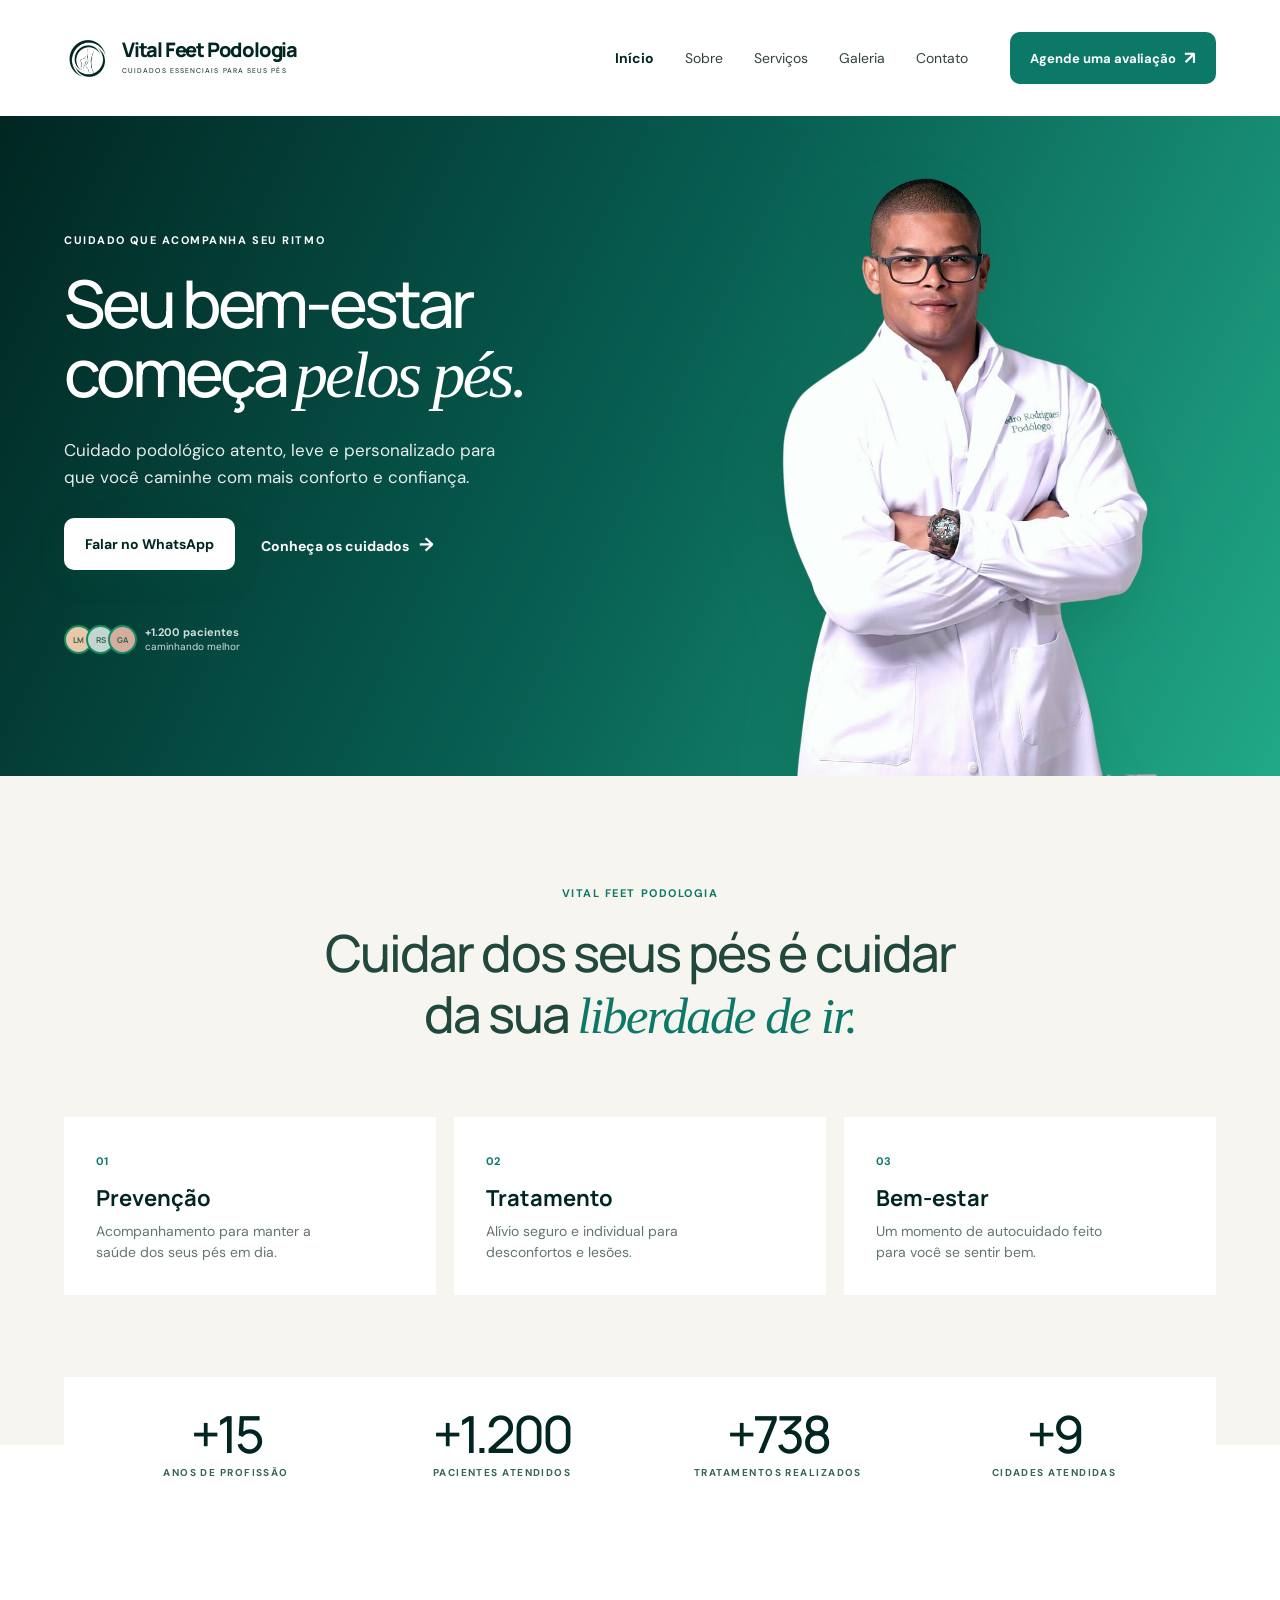
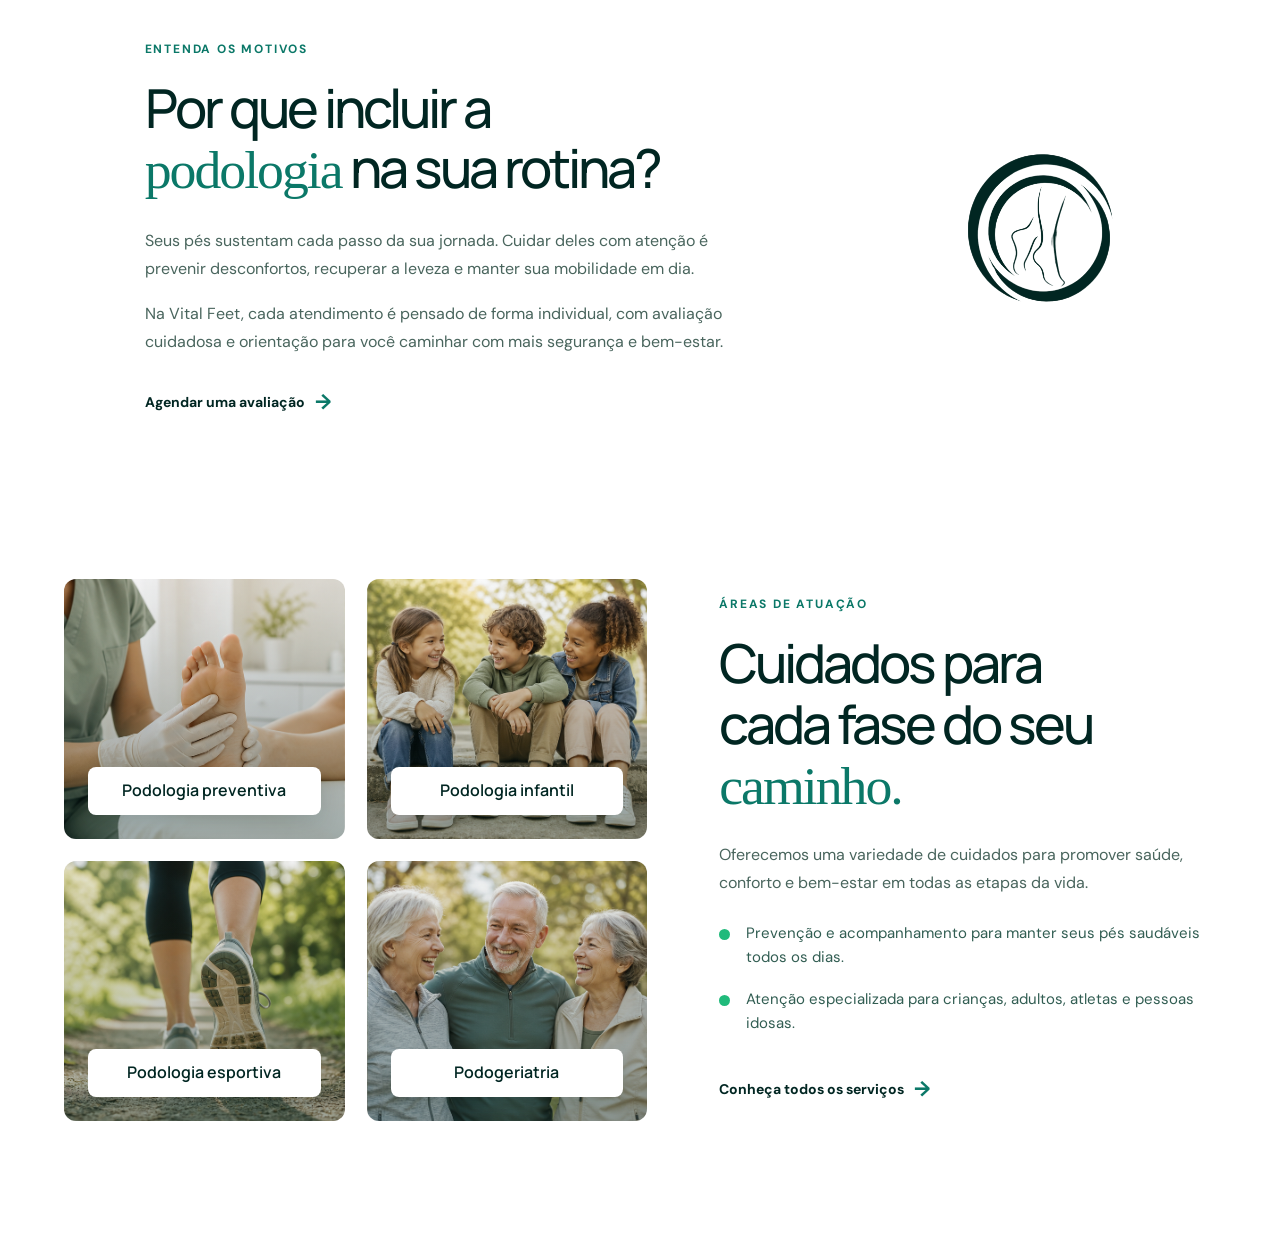
==== index.html @ 5644f80f "feat: adiciona áreas de atuação e indicadores" ====
<!doctype html>
<html lang="pt-BR">
  <head>
    <meta charset="UTF-8" />
    <meta name="viewport" content="width=device-width, initial-scale=1.0" />
    <meta name="description" content="Vital Feet — cuidado podológico especializado para você caminhar com bem-estar." />
    <title>Vital Feet Podologia | Cuidados essenciais para seus pés</title>
    <link rel="icon" type="image/png" href="assets/favicon-vital-feet-podologia.png" />
    <link rel="preconnect" href="https://fonts.googleapis.com" />
    <link rel="preconnect" href="https://fonts.gstatic.com" crossorigin />
    <link href="https://fonts.googleapis.com/css2?family=DM+Sans:wght@400;500;600;700&family=Manrope:wght@400;500;600;700;800&display=swap" rel="stylesheet" />
    <link rel="stylesheet" href="styles.css" />
  </head>
  <body>
    <header class="site-header">
      <a class="brand" href="#inicio" aria-label="Vital Feet - início">
        <img class="brand-mark" src="assets/logo-vital-feet-podologia.png" alt="" />
        <span><strong>Vital Feet Podologia</strong><small>Cuidados essenciais para seus pés</small></span>
      </a>
      <button class="menu-toggle" aria-label="Abrir menu" aria-expanded="false"><span></span><span></span></button>
      <nav class="main-nav" aria-label="Navegação principal">
        <a class="active" href="#inicio">Início</a>
        <a href="#sobre">Sobre</a>
        <a href="#servicos">Serviços</a>
        <a href="#galeria">Galeria</a>
        <a href="#contato">Contato</a>
      </nav>
      <a class="header-cta" href="#agendar">Agende uma avaliação <span>↗</span></a>
    </header>

    <main>
      <section class="hero" id="inicio">
        <div class="hero-inner">
          <div class="hero-copy">
            <p class="eyebrow">cuidado que acompanha seu ritmo</p>
            <h1>Seu bem-estar<br />começa <em>pelos pés.</em></h1>
            <p class="hero-text">Cuidado podológico atento, leve e personalizado para que você caminhe com mais conforto e confiança.</p>
            <div class="hero-actions" id="agendar">
              <a class="button button-light" href="https://wa.me/5565999999999" target="_blank" rel="noreferrer">Falar no WhatsApp</a>
              <a class="text-link" href="#servicos">Conheça os cuidados <span>→</span></a>
            </div>
            <div class="trust-row"><div class="avatars"><b>LM</b><b>RS</b><b>GA</b></div><p><strong>+1.200 pacientes</strong><br />caminhando melhor</p></div>
          </div>
          <div class="hero-visual">
            <img src="assets/pedro-rodrigues-vital-feet-podologia.png" alt="Pedro Rodrigues, profissional de podologia da Vital Feet" />
          </div>
        </div>
      </section>

      <section class="intro" id="sobre"><p class="eyebrow dark">Vital Feet Podologia</p><h2>Cuidar dos seus pés é cuidar<br />da sua <em>liberdade de ir.</em></h2></section>
      <section class="services" id="servicos"><article><span>01</span><h3>Prevenção</h3><p>Acompanhamento para manter a saúde dos seus pés em dia.</p></article><article><span>02</span><h3>Tratamento</h3><p>Alívio seguro e individual para desconfortos e lesões.</p></article><article><span>03</span><h3>Bem-estar</h3><p>Um momento de autocuidado feito para você se sentir bem.</p></article></section>
      <section class="care-reasons" aria-labelledby="care-reasons-title">
        <div class="care-reasons-inner">
          <div class="results-strip" aria-label="Resultados da Vital Feet">
            <article><strong data-count="15">+15</strong><span>anos de profissão</span></article>
            <article><strong data-count="1200">+1.200</strong><span>pacientes atendidos</span></article>
            <article><strong data-count="750">+750</strong><span>tratamentos realizados</span></article>
            <article><strong data-count="10">+10</strong><span>cidades atendidas</span></article>
          </div>
          <div class="reasons-content">
            <div>
              <p class="section-kicker">Entenda os motivos</p>
              <h2 id="care-reasons-title">Por que incluir a<br /><em>podologia</em> na sua rotina?</h2>
              <p>Seus pés sustentam cada passo da sua jornada. Cuidar deles com atenção é prevenir desconfortos, recuperar a leveza e manter sua mobilidade em dia.</p>
              <p>Na Vital Feet, cada atendimento é pensado de forma individual, com avaliação cuidadosa e orientação para você caminhar com mais segurança e bem-estar.</p>
              <a class="reason-link" href="#agendar">Agendar uma avaliação <span>→</span></a>
            </div>
            <div class="reasons-brand" aria-hidden="true"><img src="assets/logo-vital-feet-podologia.png" alt="" /></div>
          </div>
        </div>
      </section>
      <section class="specialties" id="galeria" aria-labelledby="specialties-title">
        <div class="specialties-grid">
          <div class="specialty-cards">
            <article class="specialty-card preventive" role="img" aria-label="Atendimento de podologia preventiva"><span>Podologia preventiva</span></article>
            <article class="specialty-card children" role="img" aria-label="Crianças felizes em atendimento infantil"><span>Podologia infantil</span></article>
            <article class="specialty-card sports" role="img" aria-label="Pessoa correndo em parque"><span>Podologia esportiva</span></article>
            <article class="specialty-card seniors" role="img" aria-label="Pessoas idosas sorrindo ao ar livre"><span>Podogeriatria</span></article>
          </div>
          <div class="specialties-copy">
            <p class="section-kicker">Áreas de atuação</p>
            <h2 id="specialties-title">Cuidados para<br />cada fase do seu <em>caminho.</em></h2>
            <p>Oferecemos uma variedade de cuidados para promover saúde, conforto e bem-estar em todas as etapas da vida.</p>
            <ul>
              <li>Prevenção e acompanhamento para manter seus pés saudáveis todos os dias.</li>
              <li>Atenção especializada para crianças, adultos, atletas e pessoas idosas.</li>
            </ul>
            <a class="reason-link" href="#agendar">Conheça todos os serviços <span>→</span></a>
          </div>
        </div>
      </section>
    </main>
    <script src="script.js"></script>
  </body>
</html>
---- styles.css ----
:root{--green:#087a58;--bright:#20ba7b;--ink:#17332c;--cream:#f7f5ef;--white:#fff}*{box-sizing:border-box}html{scroll-behavior:smooth}body{margin:0;color:var(--ink);font-family:"DM Sans",sans-serif;background:var(--cream)}.site-header{height:116px;padding:0 max(5vw,44px);display:flex;align-items:center;gap:42px;background:#fff;position:relative;z-index:5}.brand{color:var(--green);display:flex;align-items:center;gap:11px;text-decoration:none;margin-right:auto}.brand-mark{height:47px;width:47px;border:2px solid #18ae78;border-radius:50% 50% 47% 53%;position:relative;transform:rotate(-18deg)}.brand-mark:before,.brand-mark:after,.brand-mark i{content:"";position:absolute;border-radius:50%;background:#18ae78}.brand-mark:before{width:6px;height:23px;top:8px;left:17px;transform:rotate(18deg)}.brand-mark:after{width:5px;height:15px;top:4px;left:29px;transform:rotate(31deg)}.brand-mark i:first-child{width:4px;height:12px;bottom:7px;left:13px;transform:rotate(-17deg)}.brand-mark i:last-child{width:5px;height:18px;bottom:5px;left:23px;transform:rotate(12deg)}.brand strong{font:800 20px/16px "Manrope",sans-serif;letter-spacing:-1.2px;display:block}.brand small{font-size:7px;letter-spacing:1.08px;text-transform:uppercase;display:block;margin-top:4px}.main-nav{display:flex;align-items:center;gap:31px}.main-nav a{color:#32433e;text-decoration:none;font-size:14px;transition:.2s}.main-nav a:hover,.main-nav .active{color:var(--green)}.main-nav .active{font-weight:700}.header-cta,.button{border-radius:10px;text-decoration:none;font-weight:700;white-space:nowrap}.header-cta{font-size:13px;color:#fff;background:var(--bright);padding:17px 20px}.header-cta span{font-size:18px;margin-left:8px}.menu-toggle{display:none}.hero{min-height:660px;background:linear-gradient(116deg,#087554 0%,#11986c 54%,#19b67b 100%);overflow:hidden;position:relative;color:#fff}.hero-inner{width:min(1240px,90%);min-height:660px;margin:auto;display:grid;grid-template-columns:1.03fr .97fr;position:relative}.hero-copy{align-self:center;z-index:2;padding:45px 0 50px}.eyebrow{font-size:11px;font-weight:700;text-transform:uppercase;letter-spacing:1.55px;margin:0 0 22px;display:flex;align-items:center;gap:10px}.eyebrow span{height:1px;width:26px;background:currentColor;opacity:.75}.hero h1,.intro h2{font:500 clamp(48px,5.15vw,77px)/1.05 "Manrope",sans-serif;letter-spacing:-4px;margin:0;max-width:690px}.hero h1 em,.intro h2 em{font-family:Georgia,serif;font-weight:400;letter-spacing:-3px}.hero-text{font-size:17px;line-height:1.55;max-width:450px;opacity:.9;margin:28px 0}.hero-actions{display:flex;align-items:center;gap:26px}.button-light{background:#fff;color:var(--green);font-size:14px;padding:17px 21px;box-shadow:0 9px 25px #04553d40}.whatsapp{font-size:19px;margin-right:8px}.text-link{font-size:14px;color:#fff;text-decoration:none;font-weight:700}.text-link span{font-size:19px;margin-left:7px}.trust-row{display:flex;align-items:center;gap:11px;margin-top:55px}.avatars{display:flex}.avatars b{width:29px;height:29px;display:grid;place-items:center;border-radius:50%;border:2px solid #168b65;background:#e8c8a8;color:#316254;font:700 8px "Manrope";margin-right:-7px}.avatars b:nth-child(2){background:#c3d5d0}.avatars b:nth-child(3){background:#d5ad9d}.trust-row p{font-size:10px;line-height:1.35;margin:0 0 0 4px;opacity:.82}.trust-row strong{font-size:11px;color:#fff}.hero-visual{position:relative;align-self:end;height:630px}.hero-visual img{position:absolute;width:min(520px,48vw);height:auto;right:-5%;bottom:-1px;z-index:2;filter:drop-shadow(-15px 20px 25px #07573c38)}.visual-ring{position:absolute;border:1px solid #b6f2d89a;border-radius:50%;z-index:0}.ring-large{width:570px;height:570px;right:-60px;bottom:-100px}.ring-small{width:380px;height:380px;right:35px;bottom:62px;border-color:#d4fae98a}.expert-card{position:absolute;z-index:3;left:0;bottom:105px;background:#f3fff9e6;color:#225d4b;border-radius:10px;padding:13px 15px;display:flex;gap:9px;align-items:flex-start;font-size:10px;line-height:1.45;box-shadow:0 12px 28px #055b4240}.expert-card strong{font-size:11px}.expert-dot{display:block;width:8px;height:8px;background:var(--bright);border-radius:50%;margin-top:4px}.hero-glow{width:320px;height:320px;border-radius:50%;position:absolute;filter:blur(15px);opacity:.25}.glow-one{background:#83ffd0;right:-65px;top:-140px}.glow-two{background:#03573e;left:-150px;bottom:-190px}.hero-pattern{position:absolute;right:9%;top:33px;width:165px;height:95px;border-right:1px solid #aff2d588;border-top:1px solid #aff2d588;border-radius:0 100px 0 0;transform:rotate(10deg)}.scroll-cue{position:absolute;bottom:25px;left:max(5vw,44px);color:#d6f8e8;text-transform:uppercase;font-size:9px;letter-spacing:1.2px;text-decoration:none;display:flex;gap:8px;align-items:center;z-index:3}.scroll-cue span{width:22px;height:34px;border:1px solid #d6f8e8a0;border-radius:12px;position:relative}.scroll-cue span:after{content:"";width:3px;height:7px;position:absolute;left:8px;top:7px;background:#d6f8e8;border-radius:2px}.intro{text-align:center;padding:110px 24px 70px}.intro .dark{justify-content:center;color:#13845f}.intro h2{color:#21483d;font-size:clamp(35px,4vw,58px);margin:auto}.intro h2 em{color:#159267}.services{display:grid;grid-template-columns:repeat(3,1fr);gap:1px;background:#dce9e2;margin:0 5vw 90px}.services article{background:#fff;padding:32px;min-height:170px}.services span{font-size:11px;color:#17a874;font-weight:700}.services h3{font:700 22px "Manrope";margin:13px 0 8px}.services p{font-size:14px;line-height:1.5;color:#64756f;margin:0;max-width:240px}.floating-whatsapp{position:fixed;right:24px;bottom:22px;z-index:10;text-decoration:none;color:#fff;background:#1ac777;width:48px;height:48px;border-radius:50%;display:grid;place-items:center;font-size:27px;box-shadow:0 10px 22px #064b3544}.floating-whatsapp span{position:absolute;right:58px;white-space:nowrap;color:#356255;background:#fff;border-radius:7px;padding:8px 11px;font-size:12px;box-shadow:0 7px 20px #064b3522;opacity:0;transform:translateX(6px);transition:.2s}.floating-whatsapp:hover span{opacity:1;transform:translateX(0)}
@media(max-width:767px){.site-header{height:82px;padding:0 26px;gap:18px}.main-nav{position:absolute;top:82px;left:0;right:0;padding:25px 8%;background:#fff;display:none;flex-direction:column;align-items:flex-start;gap:20px;box-shadow:0 15px 25px #153e3022}.main-nav.open{display:flex}.header-cta{margin-left:auto;padding:12px 14px;font-size:11px}.header-cta span{display:none}.menu-toggle{display:block;border:0;background:transparent;width:27px;height:24px;padding:0}.menu-toggle span{height:2px;width:25px;background:var(--green);display:block;margin:6px 0}.hero,.hero-inner{min-height:650px}.hero-inner{grid-template-columns:1fr}.hero-copy{padding:65px 0 230px}.hero-visual{position:absolute;right:0;bottom:0;width:53%;height:395px}.hero-visual img{width:360px;max-width:68vw;right:-45px}.ring-large{width:365px;height:365px;right:-50px;bottom:-80px}.ring-small{width:245px;height:245px;right:2px;bottom:58px}.expert-card{left:-32px;bottom:50px}.scroll-cue{display:none}.trust-row{margin-top:32px}.hero-pattern{right:3%;top:28px}.services{margin-bottom:50px}}
@media(max-width:560px){.brand strong{font-size:17px}.brand-mark{width:37px;height:37px}.brand small{font-size:5px}.header-cta{display:none}.site-header{padding:0 20px}.menu-toggle{margin-left:0}.hero-inner{width:calc(100% - 40px)}.hero-copy{padding:56px 0 245px}.hero h1{font-size:47px;letter-spacing:-3px}.hero-text{font-size:15px;max-width:330px;margin:22px 0}.hero-actions{gap:17px}.button-light{padding:14px 15px;font-size:12px}.text-link{font-size:12px}.hero-visual{width:75%;height:370px}.hero-visual img{width:315px;max-width:none;right:-66px}.expert-card{left:-9px;bottom:39px;font-size:9px;padding:10px}.trust-row{display:none}.services{grid-template-columns:1fr;margin:0 20px 45px}.intro{padding:74px 20px 48px}.intro h2{letter-spacing:-2.5px}.floating-whatsapp{right:17px;bottom:17px}.hero-pattern{opacity:.5}}

/* Paleta Vital Feet â€” verde principal */
:root{--green:#012622;--bright:#0b7868;--ink:#012622}.hero{background:linear-gradient(116deg,#012622 0%,#075d51 48%,#21a987 100%)}.brand-mark{border-color:#012622}.brand-mark:before,.brand-mark:after,.brand-mark i{background:#012622}.intro .dark,.intro h2 em{color:#0b7868}.services span{color:#0b7868}.floating-whatsapp{background:#0b7868}

.brand small{margin-top:8px}
.brand img.brand-mark{object-fit:contain;transform:none;border:0;border-radius:0}

/* CabeÃ§alho fixo animado durante a rolagem */
:root{--header-height:116px}.site-header{transition:transform .28s ease,opacity .28s ease,box-shadow .28s ease}.site-header.is-fixed{position:fixed;inset:0 0 auto;width:100%;opacity:0;transform:translateY(-14px);box-shadow:0 8px 24px rgba(1,38,34,.12)}.site-header.is-fixed.is-visible{opacity:1;transform:translateY(0)}body.has-fixed-header{padding-top:var(--header-height)}
.site-header.is-resetting{transition:none}
@media(max-width:767px){:root{--header-height:82px}}

/* Hero compacto sem sobreposiÃ§Ã£o em celulares */
@media(max-width:560px){.hero,.hero-inner{min-height:800px}.hero-copy{padding:56px 0 340px}.hero-actions{flex-direction:row;align-items:center;gap:14px}.hero-visual{height:375px;width:100%}.hero-visual img{width:292px;max-width:82vw;right:-12px;bottom:0}.hero-text{max-width:315px}.text-link{padding:3px 0;font-size:11px}}

/* Layout mobile a partir de 767px */
@media(max-width:767px){.hero,.hero-inner{min-height:800px}.hero-copy{padding:56px 0 340px}.hero-actions{flex-direction:row;align-items:center;gap:14px}.hero-visual{height:375px;width:100%}.hero-visual img{width:292px;max-width:82vw;right:-12px;bottom:0}.hero-text{max-width:315px}.text-link{padding:3px 0;font-size:11px}}

.intro h2,.intro h2 em{line-height:1.2;letter-spacing:clamp(-2px,-.15vw,-1px)}

@media(max-width:767px){.intro h2{font-size:clamp(21px,6.4vw,35px);letter-spacing:-.7px;white-space:nowrap}.intro h2 em{letter-spacing:-.7px}}

.intro h2{white-space:nowrap}
@media(min-width:768px) and (max-width:1000px){.intro h2{font-size:clamp(26px,3.7vw,38px)}}

.header-cta{display:inline-flex;align-items:center;line-height:1}.header-cta span{margin-left:8px;line-height:1}

/* Navegação compacta em telas de até 1150px */
@media(max-width:1150px){.main-nav{position:absolute;top:116px;left:0;right:0;padding:25px 8%;background:#fff;display:none;flex-direction:column;align-items:flex-start;gap:20px;box-shadow:0 15px 25px #153e3022}.main-nav.open{display:flex}.menu-toggle{display:block;border:0;background:transparent;width:27px;height:24px;padding:0}.menu-toggle span{height:2px;width:25px;background:var(--green);display:block;margin:6px 0}.header-cta{margin-left:auto}}
@media(max-width:767px){.main-nav{top:82px}}
@media(max-width:500px){.main-nav .header-cta{display:inline-flex;margin:4px 0 0;padding:15px 18px}}
.header-cta,.header-cta span{color:#fff}
.main-nav .header-cta,.main-nav .header-cta span{color:#fff}
.main-nav .header-cta:link,.main-nav .header-cta:visited,.main-nav .header-cta:hover,.main-nav .header-cta:focus,.main-nav .header-cta:active,.main-nav .header-cta:link span,.main-nav .header-cta:visited span,.main-nav .header-cta:hover span,.main-nav .header-cta:focus span,.main-nav .header-cta:active span{color:#fff}

@media(max-width:1150px){.main-nav.open{align-items:stretch;text-align:center}.main-nav.open>a{width:100%;justify-content:center;text-align:center}.main-nav.open .header-cta{display:inline-flex}}

@keyframes hero-image-enter{from{opacity:0;transform:translateY(28px)}to{opacity:1;transform:translateY(0)}}
.hero-visual img{animation:hero-image-enter 1.35s cubic-bezier(.16,1,.3,1) .18s both}
@keyframes hero-copy-enter{from{opacity:0;transform:translateX(-60px)}to{opacity:1;transform:translateX(0)}}
.hero-copy{animation:hero-copy-enter 1.15s cubic-bezier(.16,1,.3,1) both}
@media(prefers-reduced-motion:reduce){.hero-visual img,.hero-copy{animation:none}}

.services{gap:18px;background:transparent}
@media(max-width:767px){.services{gap:14px}}

/* Continuidade: resultados e importância da podologia */
.care-reasons{margin-top:150px;background:linear-gradient(180deg,#064c42 0,#012622 230px,#fff 231px);padding:0 5vw 105px}.care-reasons-inner{max-width:1240px;margin:auto}.results-strip{display:grid;grid-template-columns:repeat(4,1fr);gap:20px;background:#fff;border-radius:28px;padding:31px 34px;transform:translateY(-68px);box-shadow:0 18px 45px rgba(1,38,34,.12)}.results-strip article{text-align:center;display:grid;gap:7px}.results-strip strong{font:500 clamp(35px,4vw,58px)/1 "Manrope",sans-serif;color:#012622;letter-spacing:-3px}.results-strip span{text-transform:uppercase;font-size:10px;line-height:1.4;font-weight:700;letter-spacing:1.45px;color:#37645a}.reasons-content{display:grid;grid-template-columns:minmax(0,1.3fr) minmax(210px,.7fr);gap:80px;align-items:center;margin-top:4px;padding:0 7%}.section-kicker{margin:0 0 21px;color:#0b7868;text-transform:uppercase;letter-spacing:1.8px;font-size:12px;font-weight:700}.reasons-content h2{margin:0 0 29px;font:500 clamp(37px,4.2vw,61px)/1.11 "Manrope",sans-serif;letter-spacing:-3px;color:#012622}.reasons-content h2 em{color:#0b7868;font:400 1em/1 Georgia,serif;letter-spacing:-2px}.reasons-content p:not(.section-kicker){max-width:700px;margin:0 0 17px;color:#49655d;font-size:16px;line-height:1.75}.reason-link{color:#012622;font-size:14px;font-weight:700;text-decoration:none;display:inline-flex;align-items:center;gap:10px;margin-top:15px}.reason-link span{font-size:21px;color:#0b7868}.reasons-brand{justify-self:end;width:min(220px,100%);aspect-ratio:1;display:grid;place-items:center;background:#f1f8f5;border-radius:50%;position:relative}.reasons-brand:after{content:"";position:absolute;inset:17px;border:1px solid #b9dbd2;border-radius:50%}.reasons-brand img{width:68%;height:68%;object-fit:contain;position:relative;z-index:1}
@media(max-width:767px){.care-reasons{margin-top:92px;padding:0 20px 66px;background:linear-gradient(180deg,#064c42 0,#012622 170px,#fff 171px)}.results-strip{grid-template-columns:repeat(2,1fr);gap:26px 16px;border-radius:19px;padding:27px 14px;transform:translateY(-48px)}.results-strip strong{font-size:36px;letter-spacing:-2px}.results-strip span{font-size:8px;letter-spacing:1px}.reasons-content{grid-template-columns:1fr;gap:35px;padding:0;margin-top:-7px}.reasons-content h2{font-size:36px;letter-spacing:-2px}.reasons-content p:not(.section-kicker){font-size:15px;line-height:1.68}.reasons-brand{justify-self:center;width:155px}.section-kicker{font-size:10px}}

@media(min-width:768px){.care-reasons{background:linear-gradient(180deg,#064c42 0,#012622 155px,#fff 156px)}.reasons-content{margin-top:62px}}

.care-reasons{background:#fff}
.results-strip{border-radius:0;box-shadow:none}
.reasons-brand{width:min(190px,100%);aspect-ratio:auto;display:block;background:transparent}.reasons-brand:after{display:none}.reasons-brand img{width:100%;height:auto;display:block}
@media(max-width:767px){.reasons-brand{width:140px}}
.site-header.is-fixed{box-shadow:0 4px 12px rgba(1,38,34,.07)}

/* Serviços em destaque */
.specialties{background:#fff;padding:58px 5vw 118px}.specialties-grid{max-width:1240px;margin:auto;display:grid;grid-template-columns:1.08fr .92fr;gap:72px;align-items:center}.specialty-cards{display:grid;grid-template-columns:repeat(2,1fr);gap:22px}.specialty-card{min-height:260px;border-radius:12px;overflow:hidden;display:flex;align-items:end;justify-content:center;padding:24px;background-image:linear-gradient(180deg,rgba(1,38,34,.02),rgba(1,38,34,.32)),url("assets/especialidades-podologia.png");background-size:200% 200%;position:relative}.specialty-card span{width:100%;padding:14px 12px;background:#fff;color:#012622;text-align:center;border-radius:8px;font:600 16px/1.2 "Manrope",sans-serif;box-shadow:0 9px 20px rgba(1,38,34,.12)}.preventive{background-position:0 0}.children{background-position:100% 0}.sports{background-position:0 100%}.seniors{background-position:100% 100%}.specialties-copy{max-width:500px}.specialties-copy h2{margin:0 0 26px;color:#012622;font:500 clamp(38px,4.2vw,61px)/1.13 "Manrope",sans-serif;letter-spacing:-3px}.specialties-copy h2 em{font:400 1em/1 Georgia,serif;color:#0b7868;letter-spacing:-2px}.specialties-copy>p:not(.section-kicker){margin:0 0 24px;color:#49655d;font-size:16px;line-height:1.75}.specialties-copy ul{padding:0;margin:0 0 25px;list-style:none;display:grid;gap:17px}.specialties-copy li{position:relative;padding-left:27px;color:#315d52;font-size:15px;line-height:1.62}.specialties-copy li:before{content:"";position:absolute;left:0;top:.54em;width:11px;height:11px;border-radius:50%;background:#20ba7b}
@media(max-width:900px){.specialties{padding:36px 5vw 78px}.specialties-grid{grid-template-columns:1fr;gap:54px}.specialties-copy{max-width:680px}.specialty-card{min-height:235px}}
@media(max-width:560px){.specialties{padding:22px 20px 66px}.specialty-cards{gap:13px}.specialty-card{min-height:170px;padding:14px;border-radius:9px}.specialty-card span{padding:11px 6px;border-radius:6px;font-size:12px}.specialties-copy h2{font-size:36px;letter-spacing:-2px}.specialties-copy>p:not(.section-kicker){font-size:15px;line-height:1.65}.specialties-copy li{font-size:14px;padding-left:23px}.specialties-copy li:before{width:9px;height:9px}}

/* Fotos individuais preservam a proporção em cada card */
.specialty-card{background-size:cover;background-position:center}.preventive{background-image:linear-gradient(180deg,rgba(1,38,34,.02),rgba(1,38,34,.32)),url("assets/podologia-preventiva.png")}.children{background-image:linear-gradient(180deg,rgba(1,38,34,.02),rgba(1,38,34,.32)),url("assets/podologia-infantil.png")}.sports{background-image:linear-gradient(180deg,rgba(1,38,34,.02),rgba(1,38,34,.32)),url("assets/podologia-esportiva.png")}.seniors{background-image:linear-gradient(180deg,rgba(1,38,34,.02),rgba(1,38,34,.32)),url("assets/podogeriatria.png")}
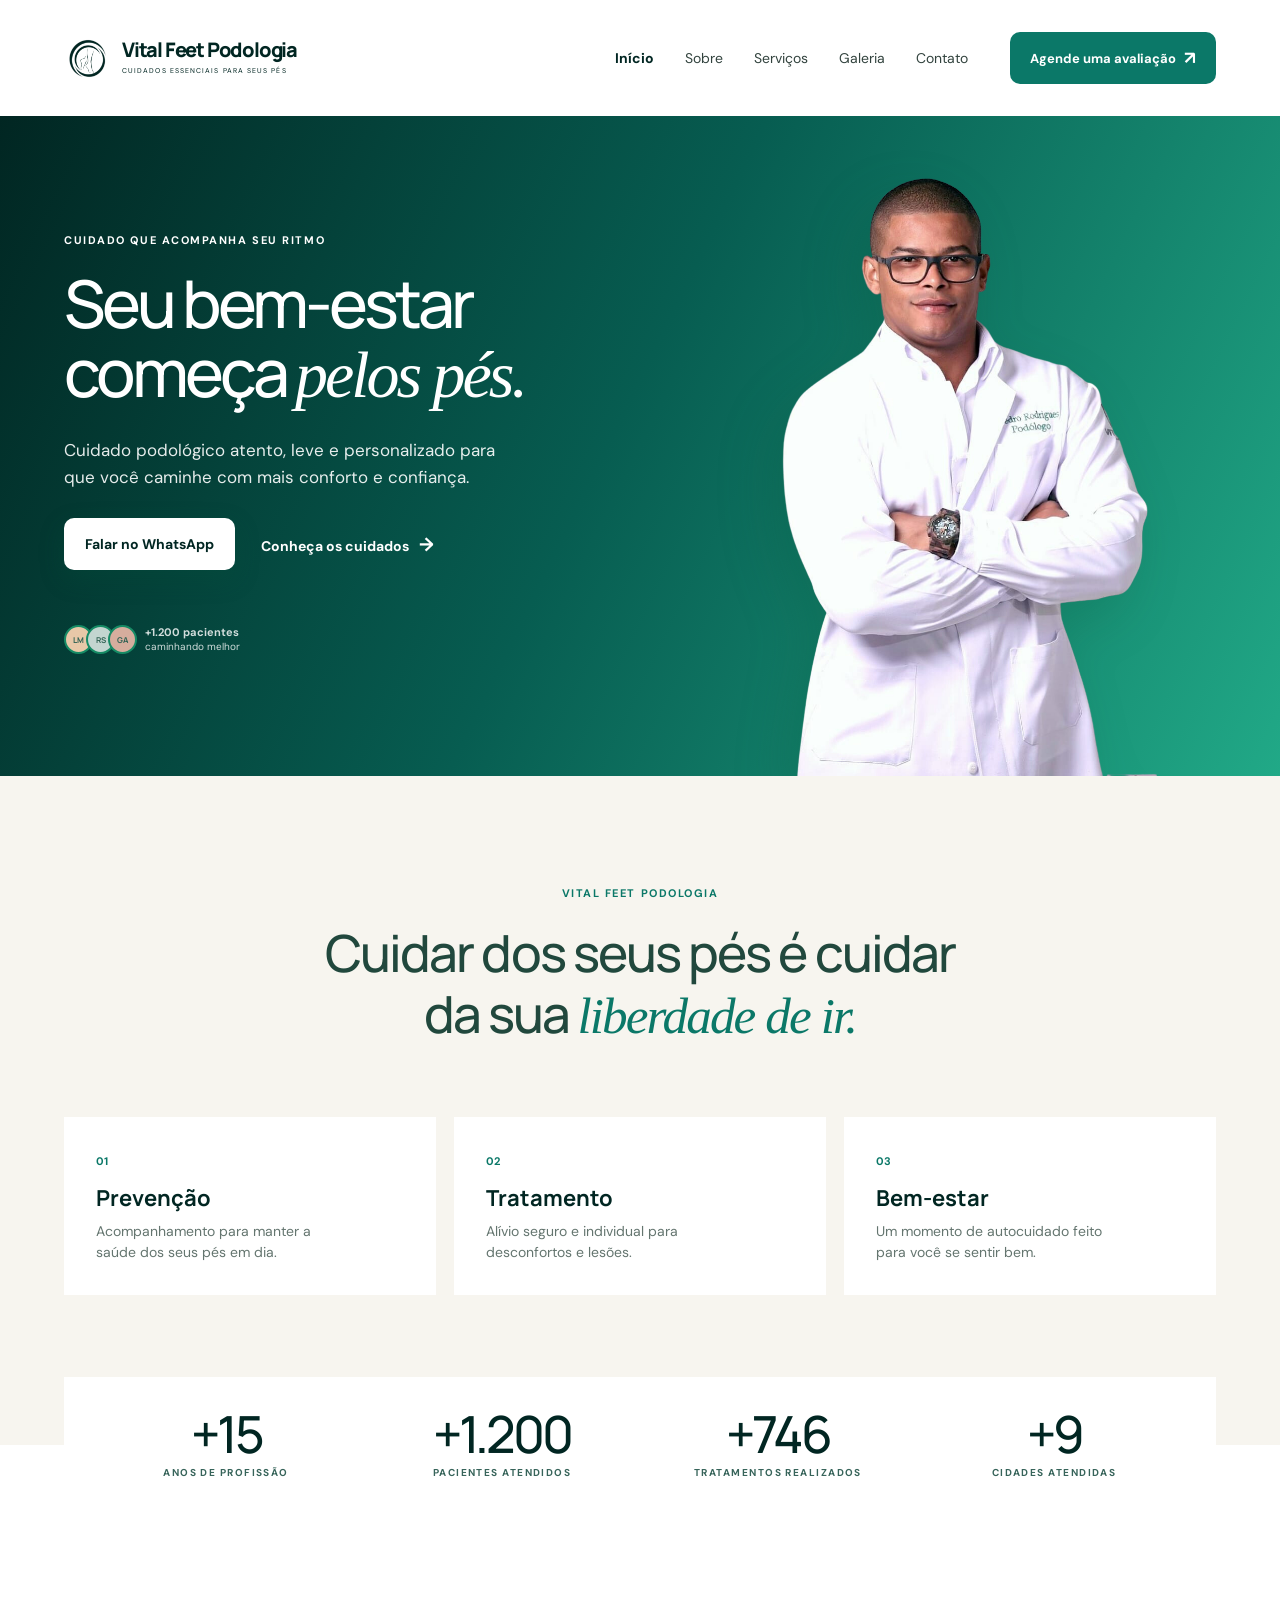
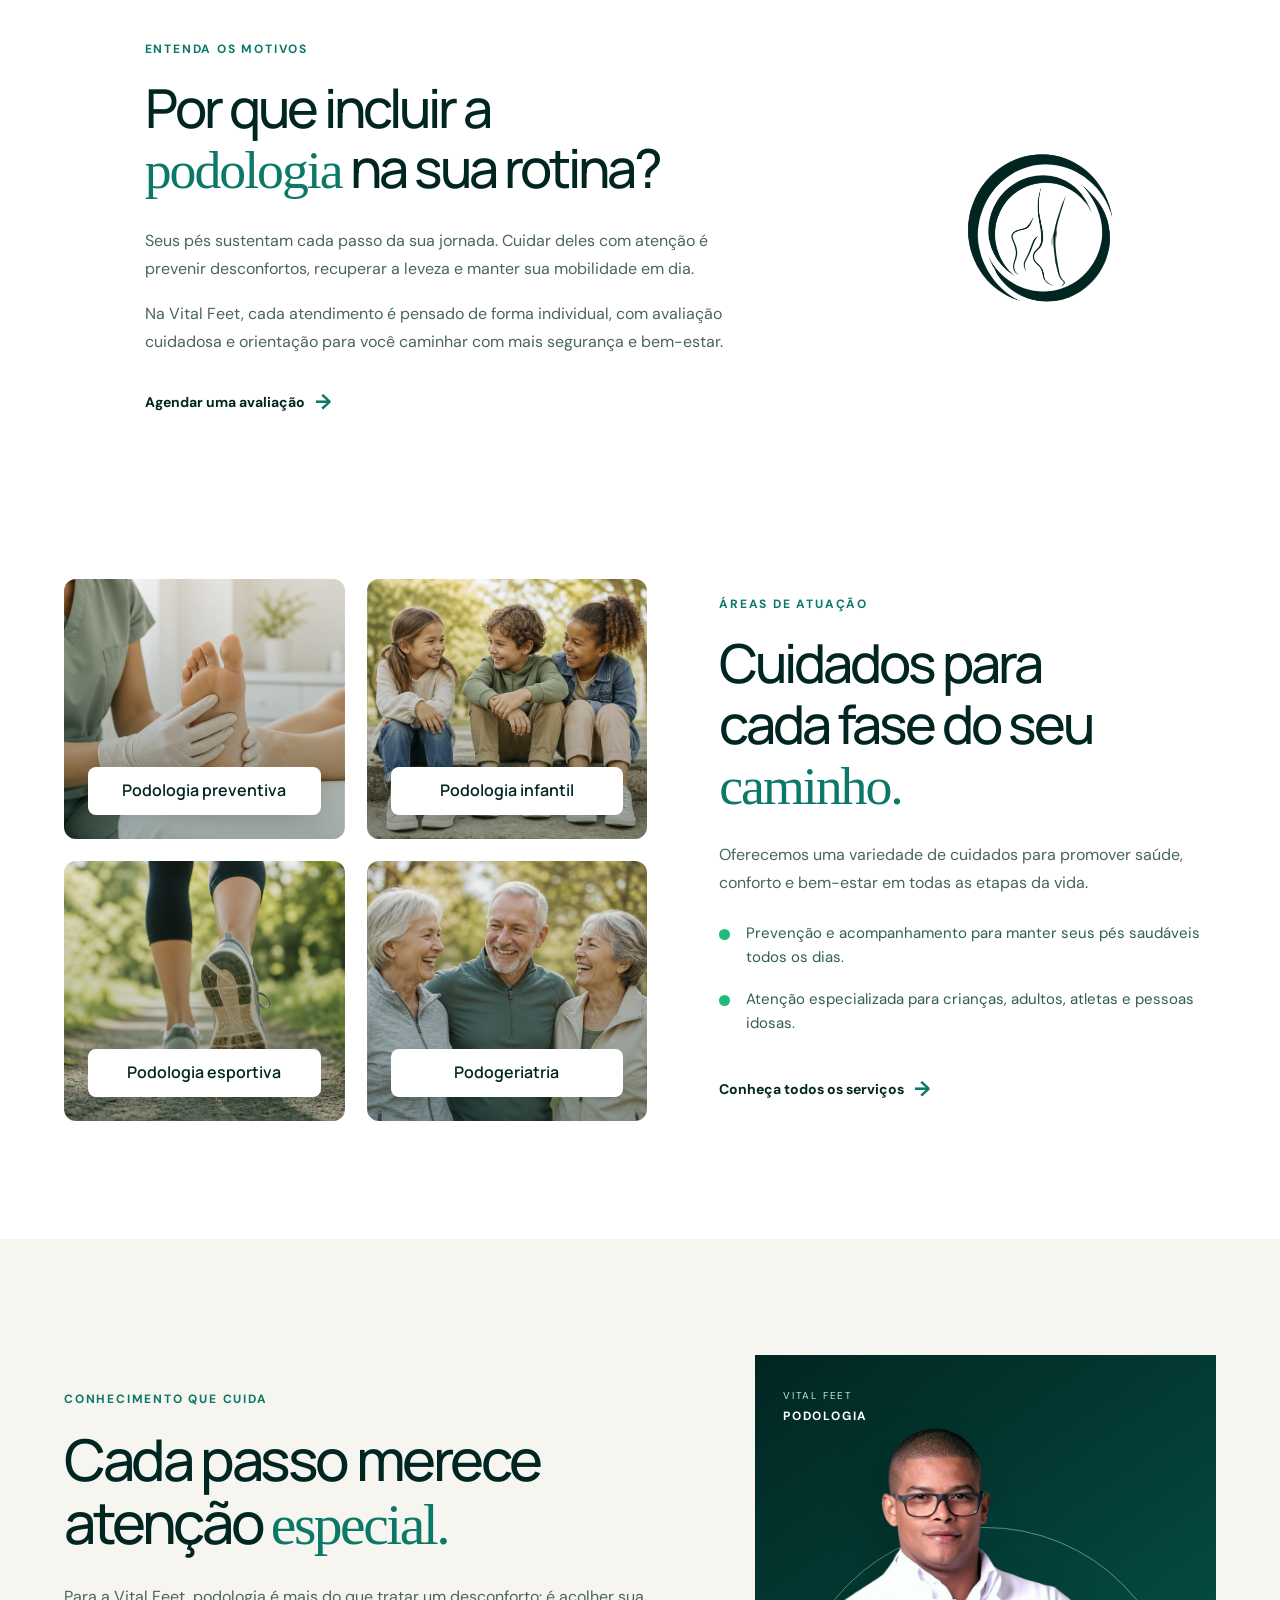
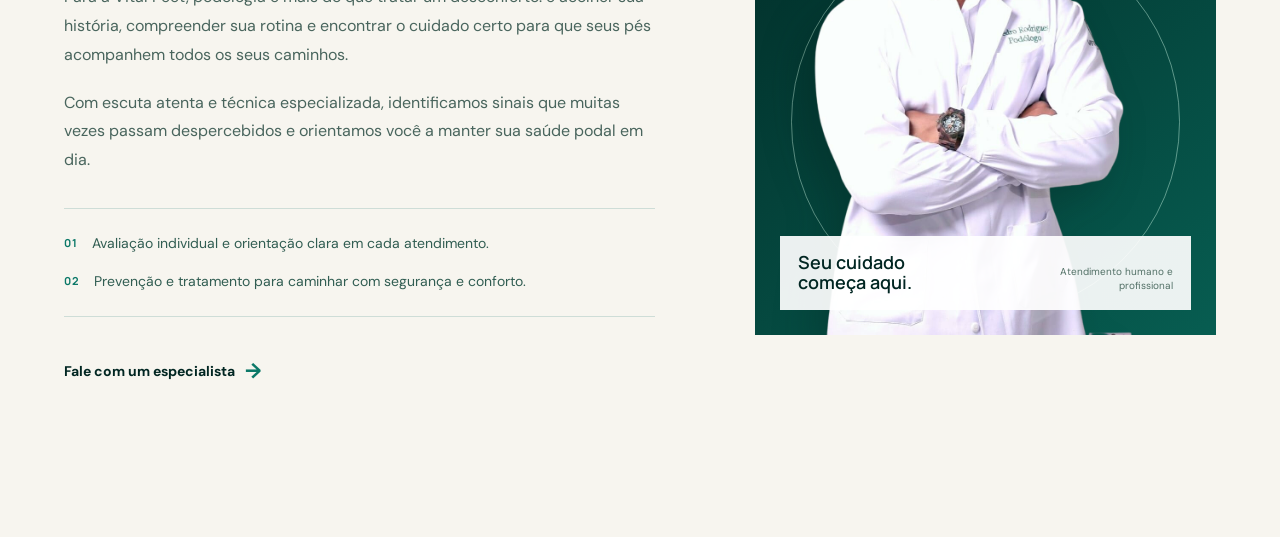
==== commit dcfa2fa1: "feat: adiciona seção editorial com imagem fixada" ====
--- a/index.html
+++ b/index.html
@@ -89,6 +89,28 @@
           </div>
         </div>
       </section>
+      <section class="featured-story" aria-labelledby="featured-story-title">
+        <div class="featured-story-grid">
+          <div class="featured-story-copy">
+            <p class="section-kicker">Conhecimento que cuida</p>
+            <h2 id="featured-story-title">Cada passo merece<br />atenção <em>especial.</em></h2>
+            <p>Para a Vital Feet, podologia é mais do que tratar um desconforto: é acolher sua história, compreender sua rotina e encontrar o cuidado certo para que seus pés acompanhem todos os seus caminhos.</p>
+            <p>Com escuta atenta e técnica especializada, identificamos sinais que muitas vezes passam despercebidos e orientamos você a manter sua saúde podal em dia.</p>
+            <div class="featured-points">
+              <p><span>01</span> Avaliação individual e orientação clara em cada atendimento.</p>
+              <p><span>02</span> Prevenção e tratamento para caminhar com segurança e conforto.</p>
+            </div>
+            <a class="reason-link" href="#agendar">Fale com um especialista <span>→</span></a>
+          </div>
+          <aside class="featured-story-visual" aria-label="Atendimento especializado Vital Feet">
+            <div class="featured-sticky">
+              <span class="visual-label">Vital Feet<br /><strong>Podologia</strong></span>
+              <div class="visual-photo"><img src="assets/pedro-rodrigues-vital-feet-podologia.png" alt="Pedro Rodrigues, profissional da Vital Feet" /></div>
+              <div class="visual-note"><b>Seu cuidado<br />começa aqui.</b><span>Atendimento humano e profissional</span></div>
+            </div>
+          </aside>
+        </div>
+      </section>
     </main>
     <script src="script.js"></script>
   </body>
--- a/styles.css
+++ b/styles.css
@@ -64,5 +64,10 @@
 @media(max-width:900px){.specialties{padding:36px 5vw 78px}.specialties-grid{grid-template-columns:1fr;gap:54px}.specialties-copy{max-width:680px}.specialty-card{min-height:235px}}
 @media(max-width:560px){.specialties{padding:22px 20px 66px}.specialty-cards{gap:13px}.specialty-card{min-height:170px;padding:14px;border-radius:9px}.specialty-card span{padding:11px 6px;border-radius:6px;font-size:12px}.specialties-copy h2{font-size:36px;letter-spacing:-2px}.specialties-copy>p:not(.section-kicker){font-size:15px;line-height:1.65}.specialties-copy li{font-size:14px;padding-left:23px}.specialties-copy li:before{width:9px;height:9px}}
 
+/* Bloco editorial com imagem fixada */
+.featured-story{background:#f7f5ef;padding:116px 5vw}.featured-story-grid{max-width:1240px;margin:auto;display:grid;grid-template-columns:minmax(0,1fr) minmax(380px,.78fr);gap:100px;align-items:start}.featured-story-copy{padding:36px 0}.featured-story-copy h2{margin:0 0 29px;color:#012622;font:500 clamp(40px,4.5vw,65px)/1.1 "Manrope",sans-serif;letter-spacing:-3.4px}.featured-story-copy h2 em{font:400 1em/1 Georgia,serif;color:#0b7868;letter-spacing:-2.5px}.featured-story-copy>p:not(.section-kicker){max-width:650px;margin:0 0 19px;color:#49655d;font-size:16px;line-height:1.8}.featured-points{margin:33px 0 25px;padding:24px 0;border-top:1px solid #ceddd7;border-bottom:1px solid #ceddd7;display:grid;gap:16px}.featured-points p{display:flex;gap:14px;align-items:flex-start;margin:0;color:#315d52;font-size:14px;line-height:1.55}.featured-points span{color:#0b7868;font:700 11px "Manrope",sans-serif;letter-spacing:1px;padding-top:2px}.featured-story-visual{min-width:0}.featured-sticky{position:sticky;top:146px;background:linear-gradient(145deg,#012622,#075d51);min-height:580px;padding:28px;overflow:hidden}.visual-label{position:relative;z-index:2;color:#b4f0d8;text-transform:uppercase;font-size:10px;letter-spacing:1.8px;line-height:1.55}.visual-label strong{color:#fff;font-size:12px}.visual-photo{position:absolute;inset:56px 0 0;display:flex;justify-content:center;align-items:end}.visual-photo:before{content:"";position:absolute;width:84%;aspect-ratio:1;border:1px solid rgba(215,255,236,.42);border-radius:50%;bottom:18px}.visual-photo img{position:relative;z-index:1;width:min(440px,101%);height:auto;filter:drop-shadow(-16px 17px 19px rgba(0,25,21,.25))}.visual-note{position:absolute;z-index:3;bottom:25px;left:25px;right:25px;padding:17px 18px;color:#012622;background:rgba(255,255,255,.92);display:flex;justify-content:space-between;gap:20px;align-items:end}.visual-note b{font:600 18px/1.1 "Manrope",sans-serif}.visual-note span{max-width:130px;color:#527066;font-size:10px;line-height:1.4;text-align:right}
+@media(max-width:900px){.featured-story{padding:78px 5vw}.featured-story-grid{grid-template-columns:1fr;gap:45px}.featured-story-copy{padding:0}.featured-sticky{position:relative;top:auto;min-height:510px;max-width:580px}.visual-photo img{width:410px}.featured-story-visual{justify-self:center;width:min(100%,580px)}}
+@media(max-width:560px){.featured-story{padding:62px 20px}.featured-story-copy h2{font-size:37px;letter-spacing:-2px}.featured-story-copy>p:not(.section-kicker){font-size:15px;line-height:1.7}.featured-sticky{min-height:420px;padding:20px}.visual-photo{inset:45px 0 0}.visual-photo img{width:335px}.visual-note{left:15px;right:15px;bottom:15px;padding:13px}.visual-note b{font-size:15px}.visual-note span{font-size:9px}.featured-points{padding:20px 0;margin-top:26px}}
+
 /* Fotos individuais preservam a proporção em cada card */
 .specialty-card{background-size:cover;background-position:center}.preventive{background-image:linear-gradient(180deg,rgba(1,38,34,.02),rgba(1,38,34,.32)),url("assets/podologia-preventiva.png")}.children{background-image:linear-gradient(180deg,rgba(1,38,34,.02),rgba(1,38,34,.32)),url("assets/podologia-infantil.png")}.sports{background-image:linear-gradient(180deg,rgba(1,38,34,.02),rgba(1,38,34,.32)),url("assets/podologia-esportiva.png")}.seniors{background-image:linear-gradient(180deg,rgba(1,38,34,.02),rgba(1,38,34,.32)),url("assets/podogeriatria.png")}
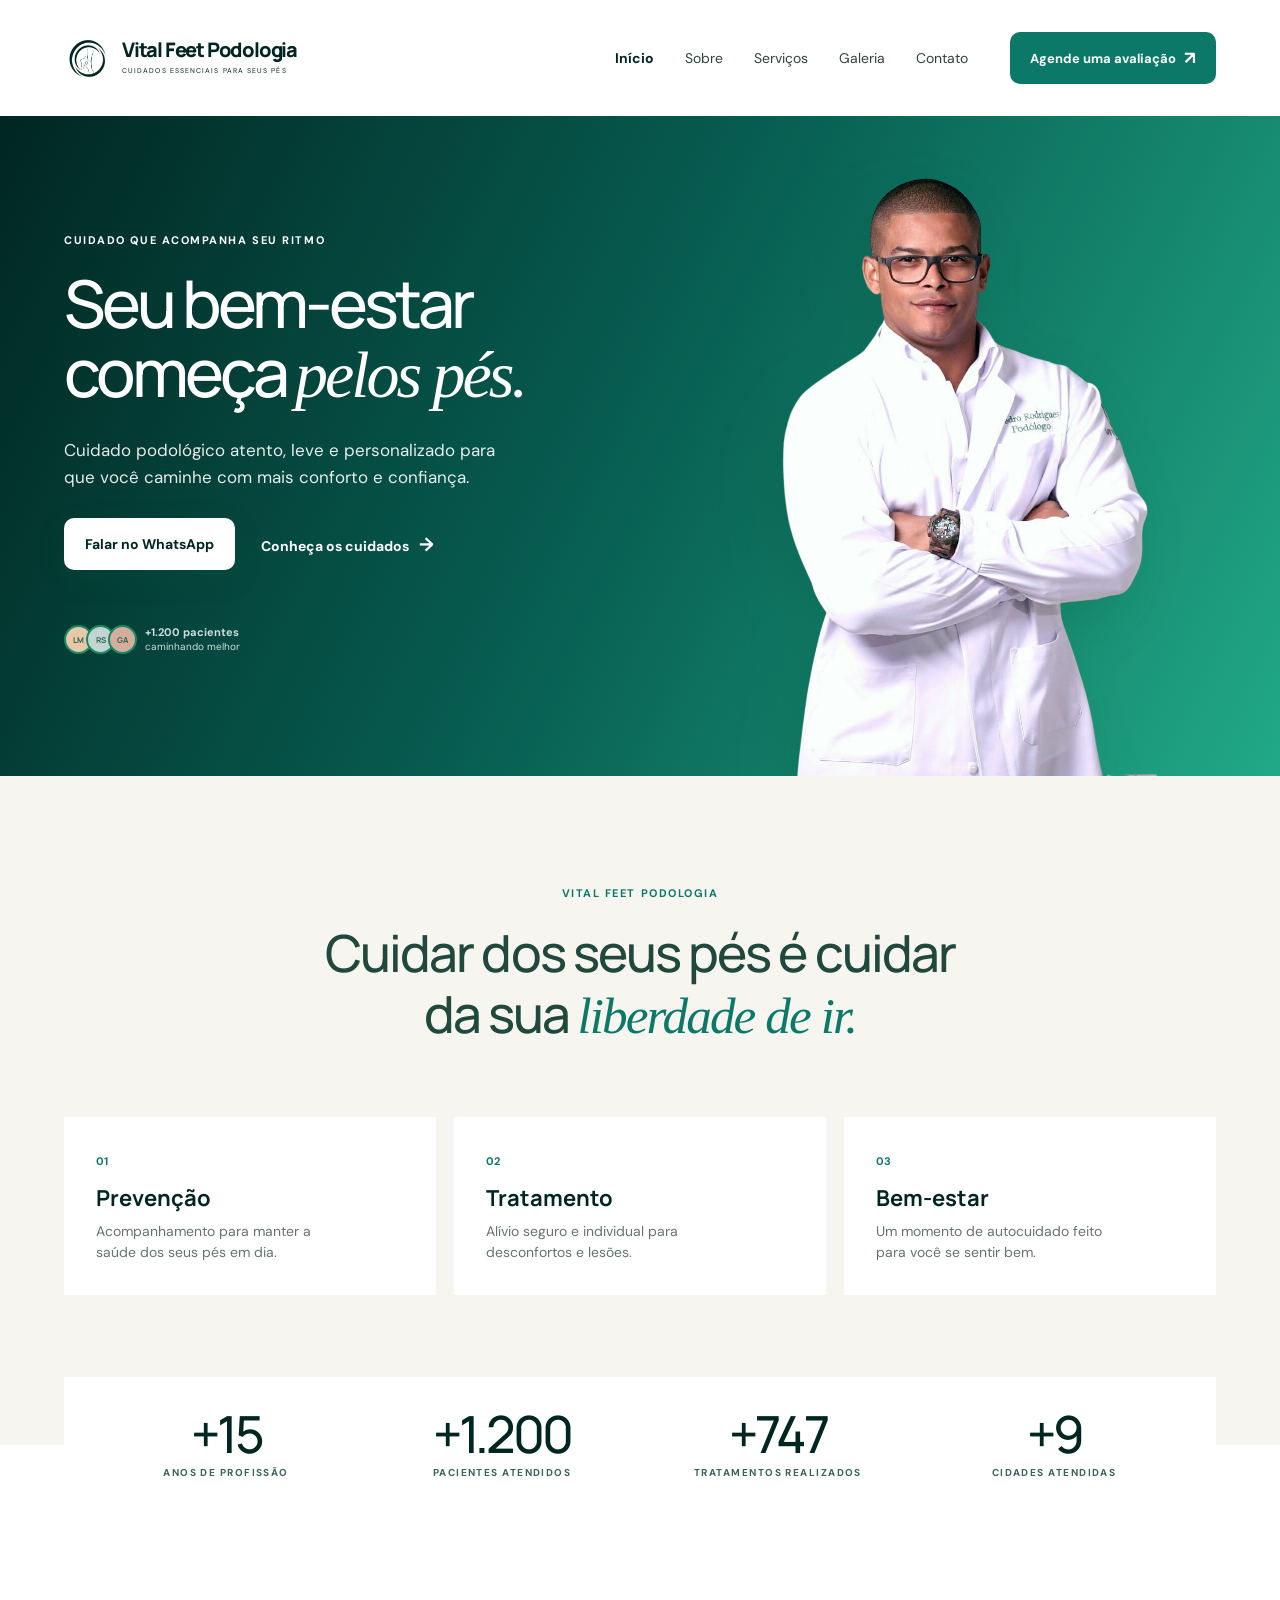
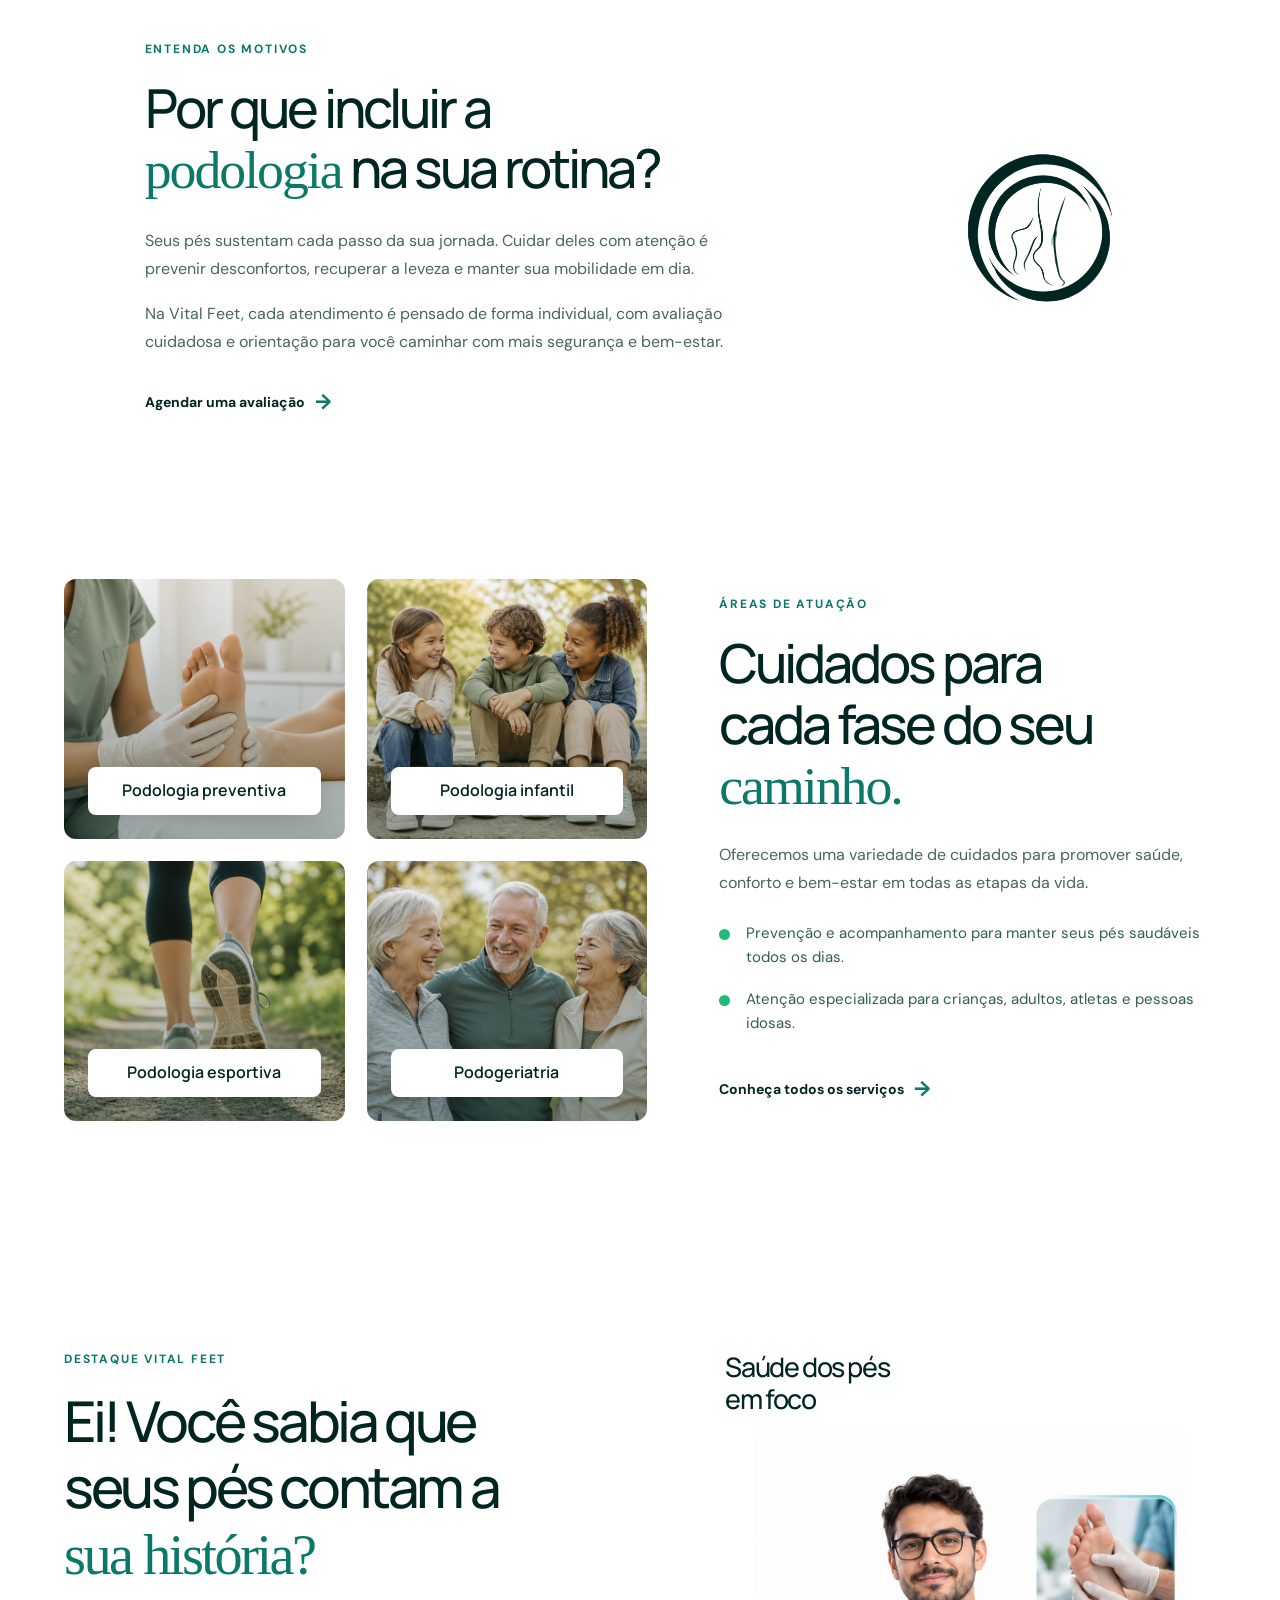
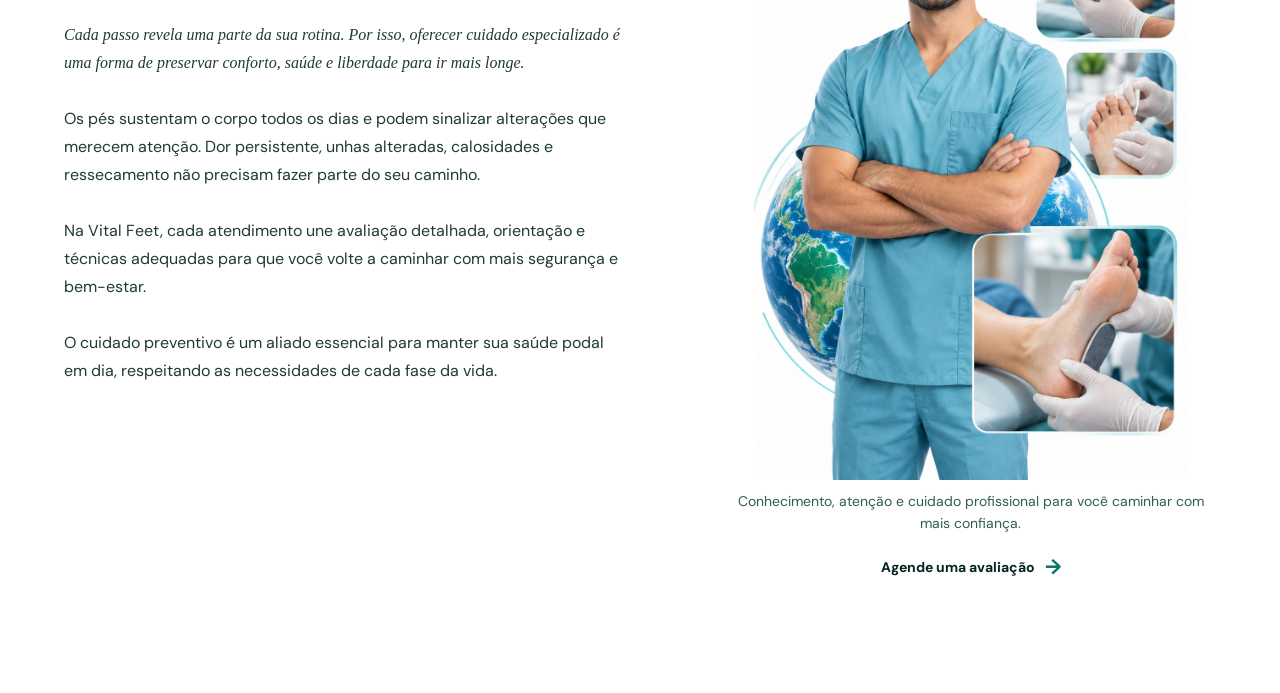
==== commit f053dd48: "fix: alinha seção editorial à referência visual" ====
--- a/index.html
+++ b/index.html
@@ -92,21 +92,19 @@
       <section class="featured-story" aria-labelledby="featured-story-title">
         <div class="featured-story-grid">
           <div class="featured-story-copy">
-            <p class="section-kicker">Conhecimento que cuida</p>
-            <h2 id="featured-story-title">Cada passo merece<br />atenção <em>especial.</em></h2>
-            <p>Para a Vital Feet, podologia é mais do que tratar um desconforto: é acolher sua história, compreender sua rotina e encontrar o cuidado certo para que seus pés acompanhem todos os seus caminhos.</p>
-            <p>Com escuta atenta e técnica especializada, identificamos sinais que muitas vezes passam despercebidos e orientamos você a manter sua saúde podal em dia.</p>
-            <div class="featured-points">
-              <p><span>01</span> Avaliação individual e orientação clara em cada atendimento.</p>
-              <p><span>02</span> Prevenção e tratamento para caminhar com segurança e conforto.</p>
-            </div>
-            <a class="reason-link" href="#agendar">Fale com um especialista <span>→</span></a>
+            <p class="section-kicker">Destaque Vital Feet</p>
+            <h2 id="featured-story-title">Ei! Você sabia que<br />seus pés contam a<br /><em>sua história?</em></h2>
+            <p class="featured-lead">Cada passo revela uma parte da sua rotina. Por isso, oferecer cuidado especializado é uma forma de preservar conforto, saúde e liberdade para ir mais longe.</p>
+            <p>Os pés sustentam o corpo todos os dias e podem sinalizar alterações que merecem atenção. Dor persistente, unhas alteradas, calosidades e ressecamento não precisam fazer parte do seu caminho.</p>
+            <p>Na Vital Feet, cada atendimento une avaliação detalhada, orientação e técnicas adequadas para que você volte a caminhar com mais segurança e bem-estar.</p>
+            <p>O cuidado preventivo é um aliado essencial para manter sua saúde podal em dia, respeitando as necessidades de cada fase da vida.</p>
           </div>
           <aside class="featured-story-visual" aria-label="Atendimento especializado Vital Feet">
             <div class="featured-sticky">
-              <span class="visual-label">Vital Feet<br /><strong>Podologia</strong></span>
-              <div class="visual-photo"><img src="assets/pedro-rodrigues-vital-feet-podologia.png" alt="Pedro Rodrigues, profissional da Vital Feet" /></div>
-              <div class="visual-note"><b>Seu cuidado<br />começa aqui.</b><span>Atendimento humano e profissional</span></div>
+              <p class="visual-title">Saúde dos pés<br />em foco</p>
+              <img src="assets/destaque-podologia.png" alt="Profissional de podologia com imagens de atendimento" />
+              <p class="visual-caption">Conhecimento, atenção e cuidado profissional para você caminhar com mais confiança.</p>
+              <a class="reason-link" href="#agendar">Agende uma avaliação <span>→</span></a>
             </div>
           </aside>
         </div>
--- a/styles.css
+++ b/styles.css
@@ -69,5 +69,10 @@
 @media(max-width:900px){.featured-story{padding:78px 5vw}.featured-story-grid{grid-template-columns:1fr;gap:45px}.featured-story-copy{padding:0}.featured-sticky{position:relative;top:auto;min-height:510px;max-width:580px}.visual-photo img{width:410px}.featured-story-visual{justify-self:center;width:min(100%,580px)}}
 @media(max-width:560px){.featured-story{padding:62px 20px}.featured-story-copy h2{font-size:37px;letter-spacing:-2px}.featured-story-copy>p:not(.section-kicker){font-size:15px;line-height:1.7}.featured-sticky{min-height:420px;padding:20px}.visual-photo{inset:45px 0 0}.visual-photo img{width:335px}.visual-note{left:15px;right:15px;bottom:15px;padding:13px}.visual-note b{font-size:15px}.visual-note span{font-size:9px}.featured-points{padding:20px 0;margin-top:26px}}
 
+/* Destaque editorial: composição equivalente à referência */
+.featured-story{background:#fff;padding:112px 5vw}.featured-story-grid{grid-template-columns:minmax(0,.93fr) minmax(420px,.82fr);gap:105px}.featured-story-copy{padding:0}.featured-story-copy h2{font-size:clamp(43px,4.4vw,65px);line-height:1.18;margin-bottom:34px}.featured-story-copy>p:not(.section-kicker){max-width:640px;color:#203a34;font-size:16px;line-height:1.75;margin:0 0 28px}.featured-story-copy .featured-lead{font-family:Georgia,serif;font-size:18px;font-style:italic;line-height:1.58;color:#28453d;margin-bottom:30px}.featured-story-visual{align-self:start}.featured-sticky{position:sticky;top:145px;min-height:0;padding:0;background:#fff;overflow:visible;text-align:center}.featured-sticky>img{display:block;width:100%;height:auto;max-height:650px;object-fit:contain;margin:15px auto 10px}.visual-title{margin:0;text-align:left;color:#012622;font:500 clamp(23px,2.1vw,32px)/1.2 "Manrope",sans-serif;letter-spacing:-1.4px}.visual-caption{max-width:560px;margin:8px auto 18px;color:#315d52;font-size:14px;line-height:1.6}.featured-sticky>.reason-link{margin:0}.featured-points,.visual-label,.visual-photo,.visual-note{display:none}
+@media(max-width:900px){.featured-story-grid{grid-template-columns:1fr;gap:48px}.featured-story-copy>p:not(.section-kicker){max-width:720px}.featured-sticky{position:relative;top:auto;max-width:580px;margin:auto}.visual-title{text-align:center}.featured-sticky>img{max-height:620px}}
+@media(max-width:560px){.featured-story{padding:66px 20px}.featured-story-copy h2{font-size:38px;line-height:1.14}.featured-story-copy>p:not(.section-kicker){font-size:15px;line-height:1.7;margin-bottom:22px}.featured-story-copy .featured-lead{font-size:17px}.featured-sticky>img{max-height:none;margin:12px auto 8px}.visual-title{font-size:24px}.visual-caption{font-size:13px}}
+
 /* Fotos individuais preservam a proporção em cada card */
 .specialty-card{background-size:cover;background-position:center}.preventive{background-image:linear-gradient(180deg,rgba(1,38,34,.02),rgba(1,38,34,.32)),url("assets/podologia-preventiva.png")}.children{background-image:linear-gradient(180deg,rgba(1,38,34,.02),rgba(1,38,34,.32)),url("assets/podologia-infantil.png")}.sports{background-image:linear-gradient(180deg,rgba(1,38,34,.02),rgba(1,38,34,.32)),url("assets/podologia-esportiva.png")}.seniors{background-image:linear-gradient(180deg,rgba(1,38,34,.02),rgba(1,38,34,.32)),url("assets/podogeriatria.png")}
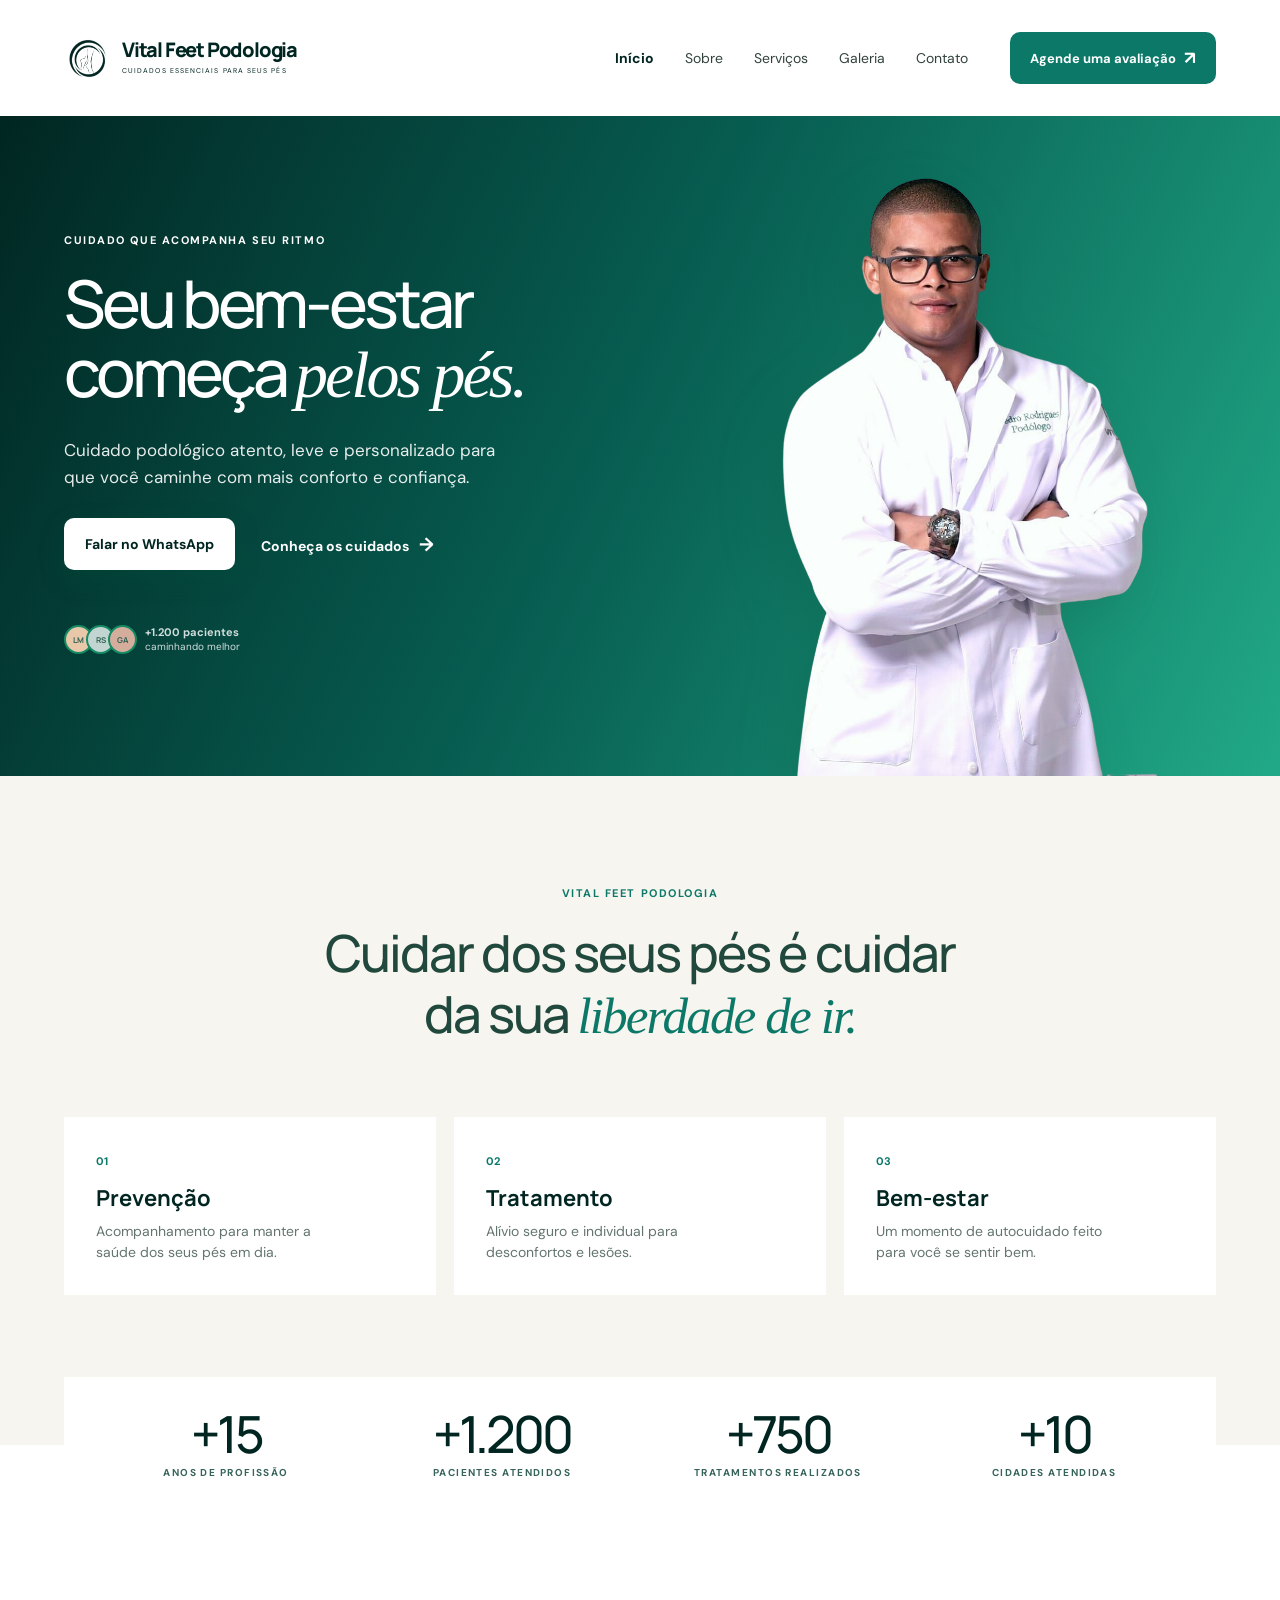
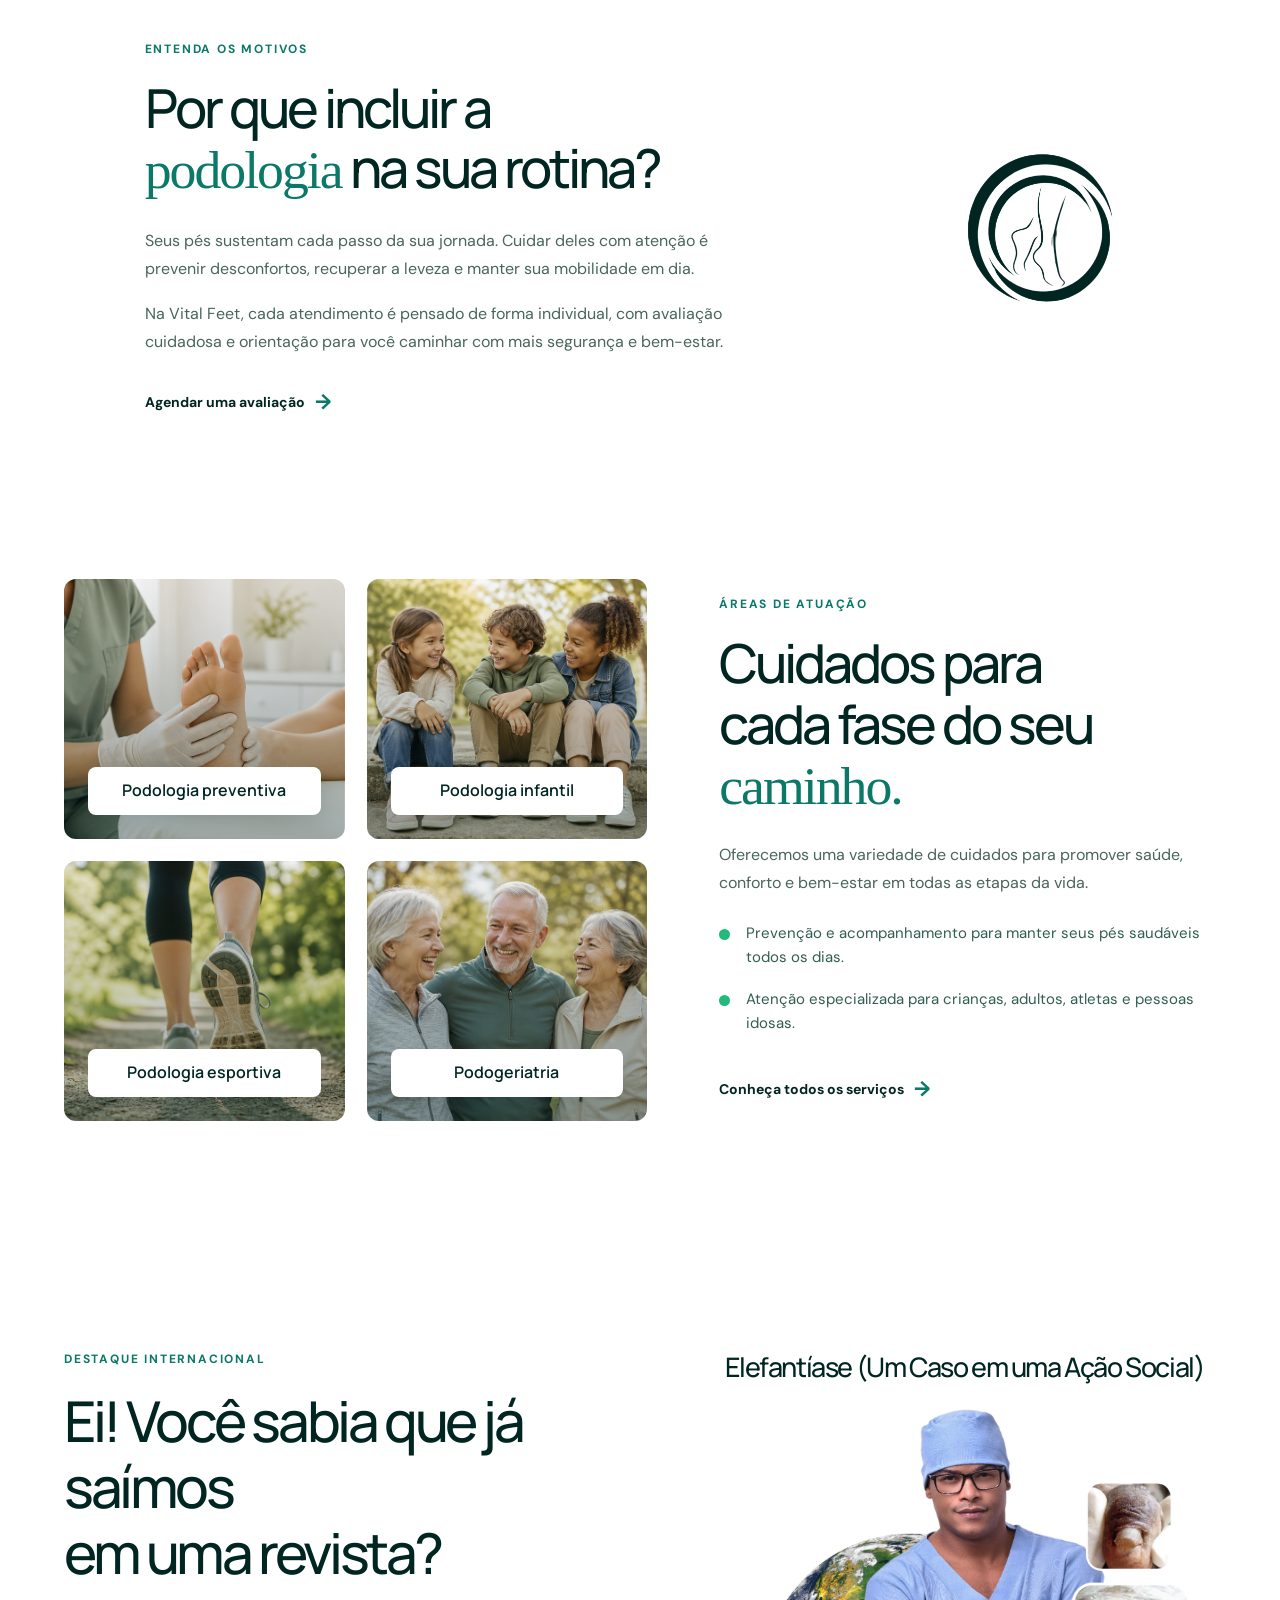
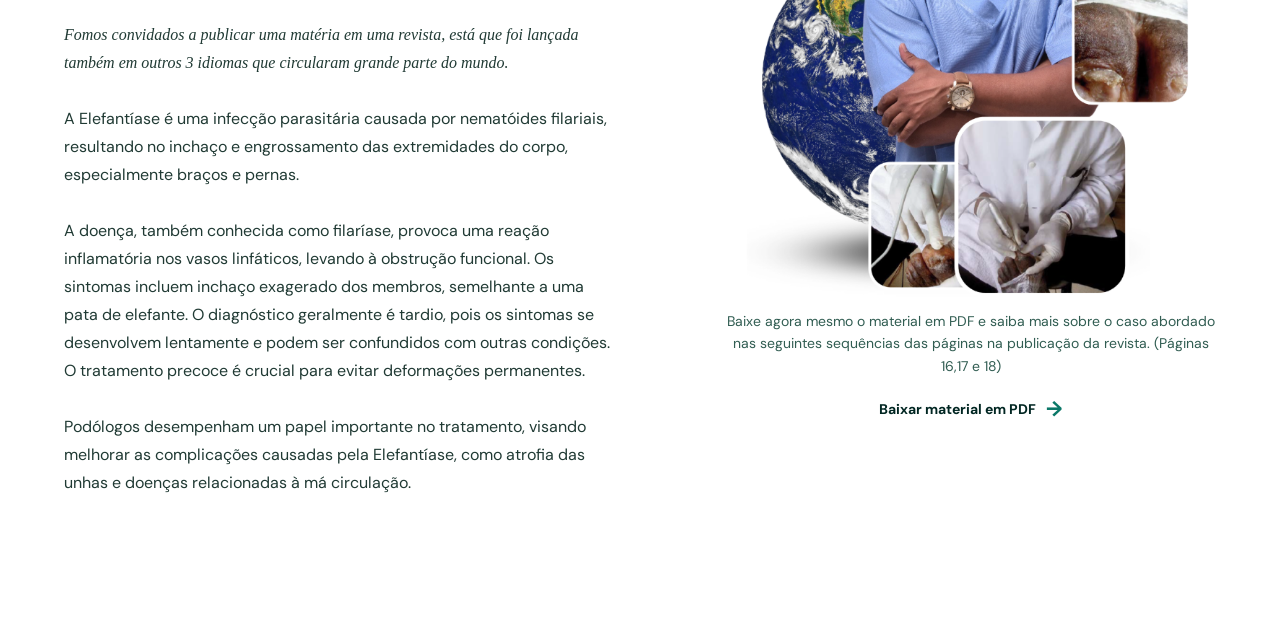
==== commit 18c1f492: "fix: replica conteúdo e imagem do destaque editorial" ====
--- a/index.html
+++ b/index.html
@@ -92,19 +92,19 @@
       <section class="featured-story" aria-labelledby="featured-story-title">
         <div class="featured-story-grid">
           <div class="featured-story-copy">
-            <p class="section-kicker">Destaque Vital Feet</p>
-            <h2 id="featured-story-title">Ei! Você sabia que<br />seus pés contam a<br /><em>sua história?</em></h2>
-            <p class="featured-lead">Cada passo revela uma parte da sua rotina. Por isso, oferecer cuidado especializado é uma forma de preservar conforto, saúde e liberdade para ir mais longe.</p>
-            <p>Os pés sustentam o corpo todos os dias e podem sinalizar alterações que merecem atenção. Dor persistente, unhas alteradas, calosidades e ressecamento não precisam fazer parte do seu caminho.</p>
-            <p>Na Vital Feet, cada atendimento une avaliação detalhada, orientação e técnicas adequadas para que você volte a caminhar com mais segurança e bem-estar.</p>
-            <p>O cuidado preventivo é um aliado essencial para manter sua saúde podal em dia, respeitando as necessidades de cada fase da vida.</p>
+            <p class="section-kicker">Destaque internacional</p>
+            <h2 id="featured-story-title">Ei! Você sabia que já saímos<br />em uma revista?</h2>
+            <p class="featured-lead">Fomos convidados a publicar uma matéria em uma revista, está que foi lançada também em outros 3 idiomas que circularam grande parte do mundo.</p>
+            <p>A Elefantíase é uma infecção parasitária causada por nematóides filariais, resultando no inchaço e engrossamento das extremidades do corpo, especialmente braços e pernas.</p>
+            <p>A doença, também conhecida como filaríase, provoca uma reação inflamatória nos vasos linfáticos, levando à obstrução funcional. Os sintomas incluem inchaço exagerado dos membros, semelhante a uma pata de elefante. O diagnóstico geralmente é tardio, pois os sintomas se desenvolvem lentamente e podem ser confundidos com outras condições. O tratamento precoce é crucial para evitar deformações permanentes.</p>
+            <p>Podólogos desempenham um papel importante no tratamento, visando melhorar as complicações causadas pela Elefantíase, como atrofia das unhas e doenças relacionadas à má circulação.</p>
           </div>
           <aside class="featured-story-visual" aria-label="Atendimento especializado Vital Feet">
             <div class="featured-sticky">
-              <p class="visual-title">Saúde dos pés<br />em foco</p>
-              <img src="assets/destaque-podologia.png" alt="Profissional de podologia com imagens de atendimento" />
-              <p class="visual-caption">Conhecimento, atenção e cuidado profissional para você caminhar com mais confiança.</p>
-              <a class="reason-link" href="#agendar">Agende uma avaliação <span>→</span></a>
+              <p class="visual-title">Elefantíase (Um Caso em uma Ação Social)</p>
+              <img src="assets/destaque-revista-pedro.png" alt="Pedro Rodrigues em ação social de podologia" />
+              <p class="visual-caption">Baixe agora mesmo o material em PDF e saiba mais sobre o caso abordado nas seguintes sequências das páginas na publicação da revista. (Páginas 16,17 e 18)</p>
+              <a class="reason-link" href="Arquivos/revistapodologia.com_064pt.pdf" target="_blank" rel="noreferrer">Baixar material em PDF <span>→</span></a>
             </div>
           </aside>
         </div>
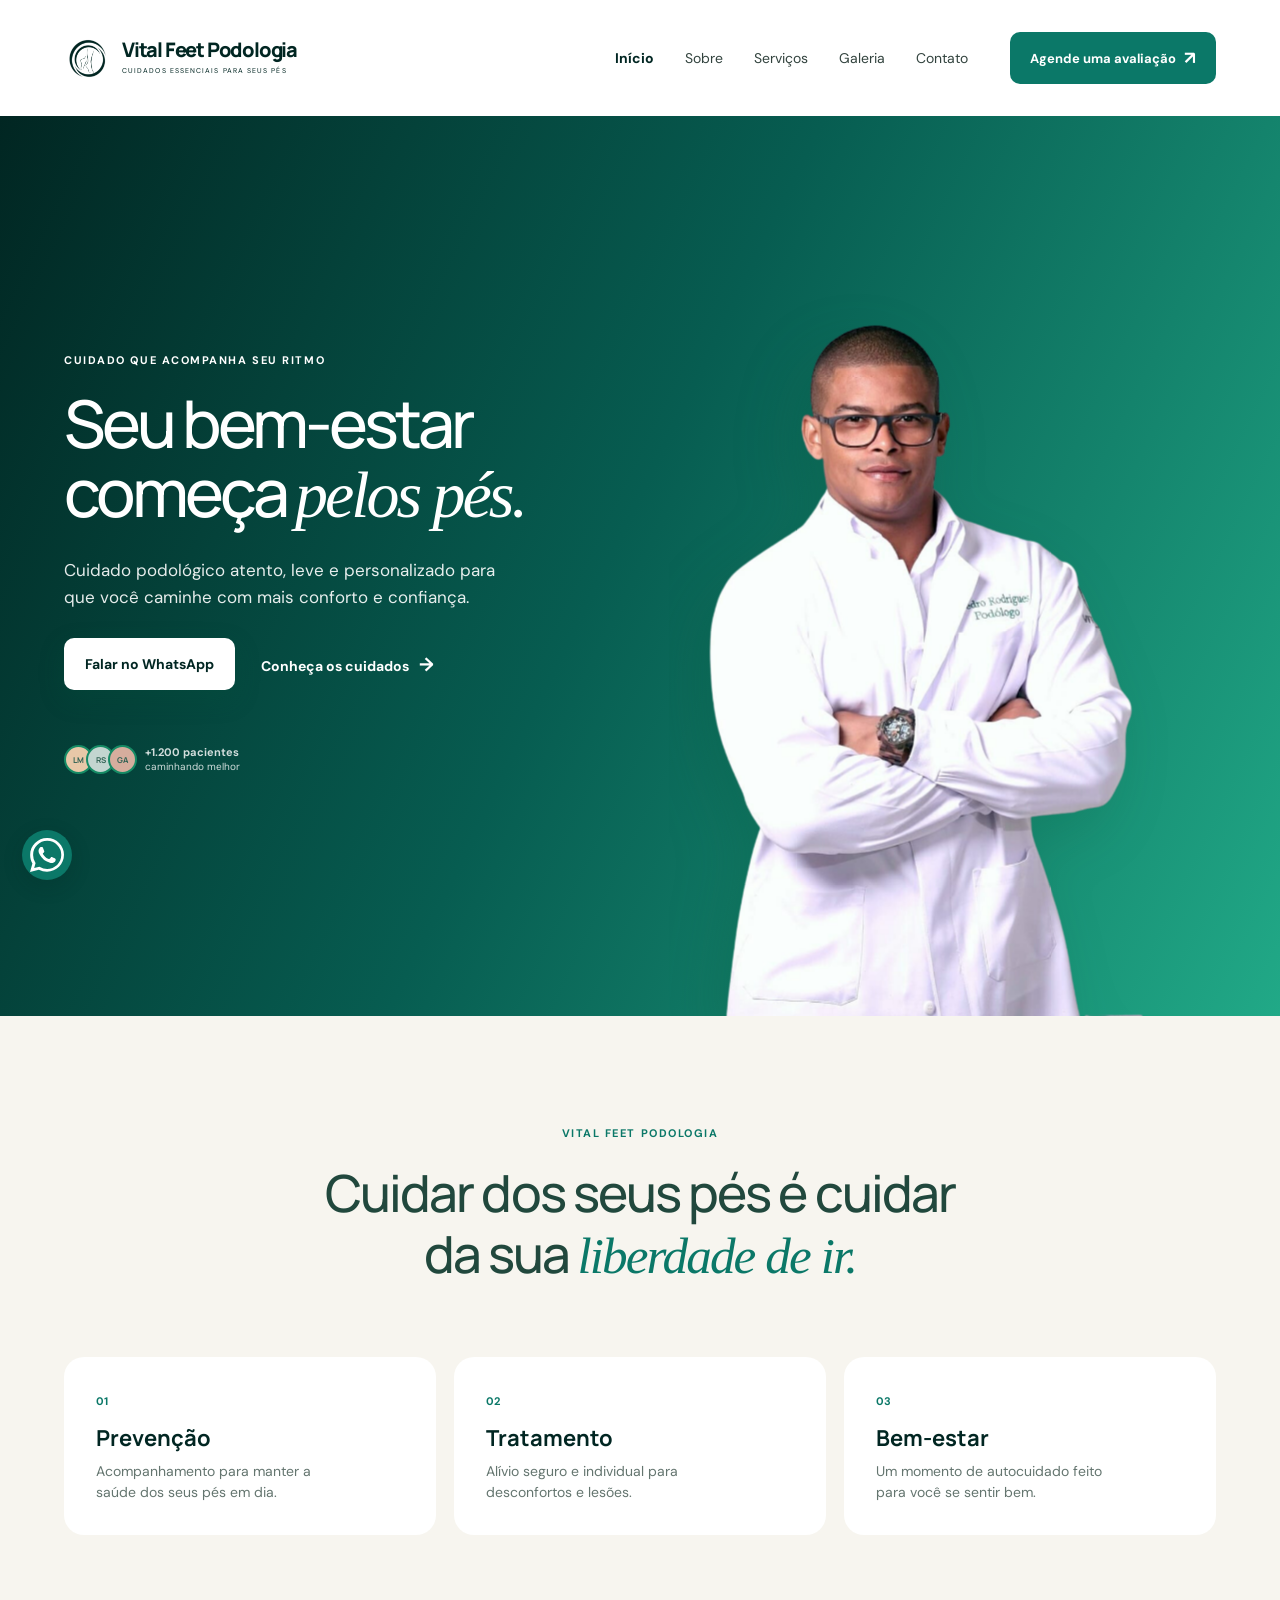
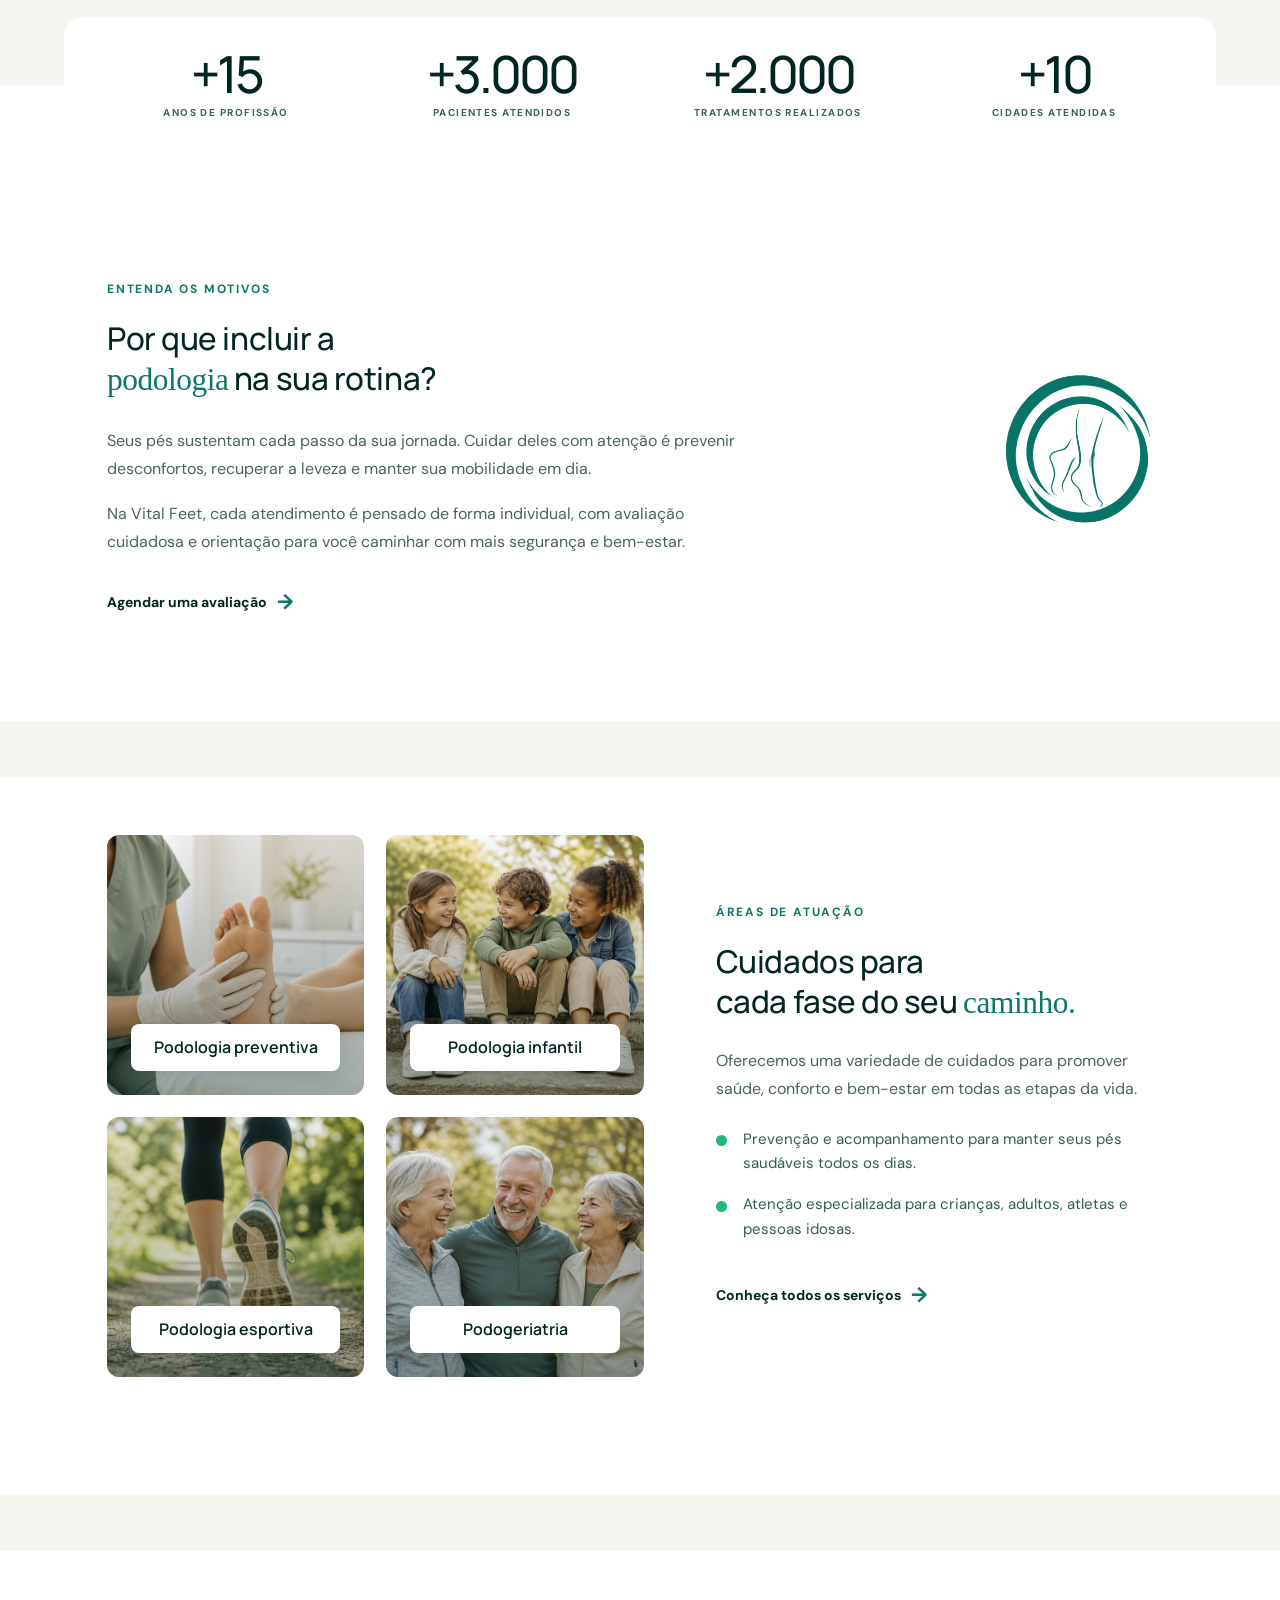
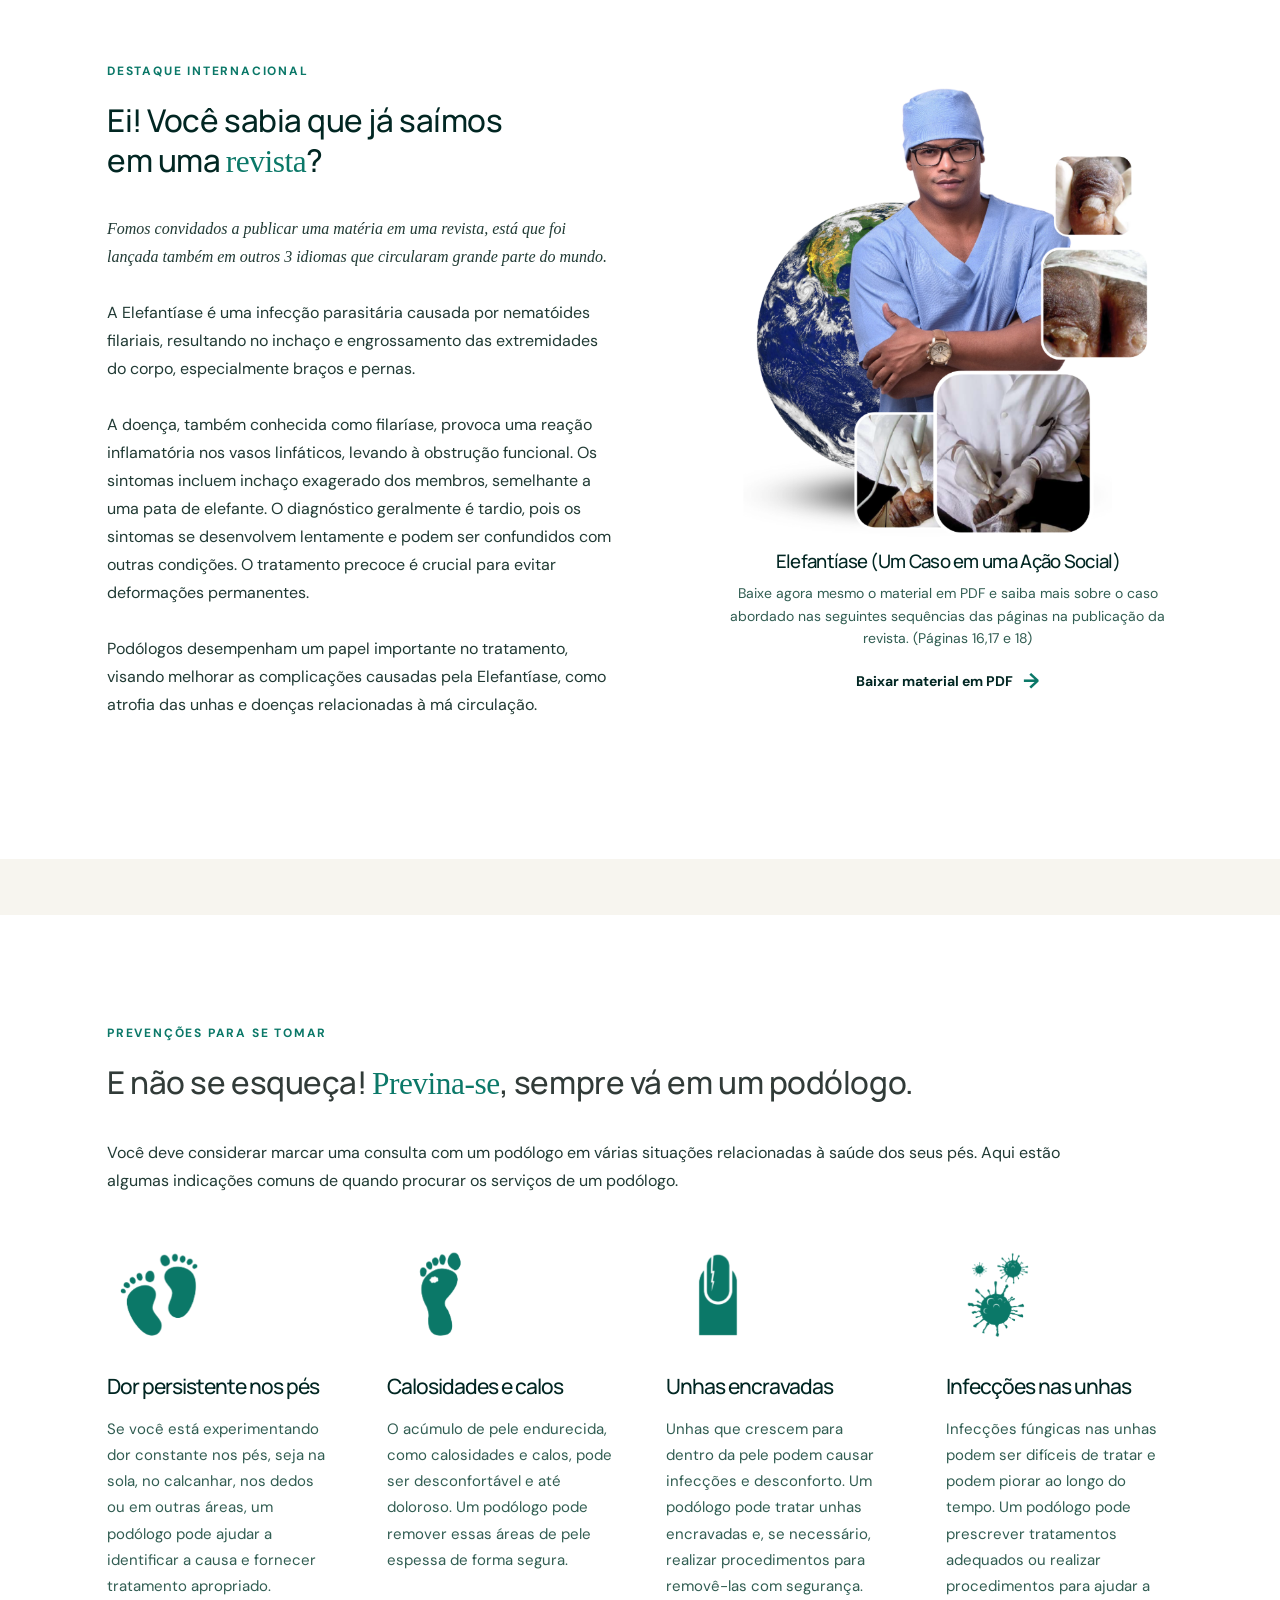
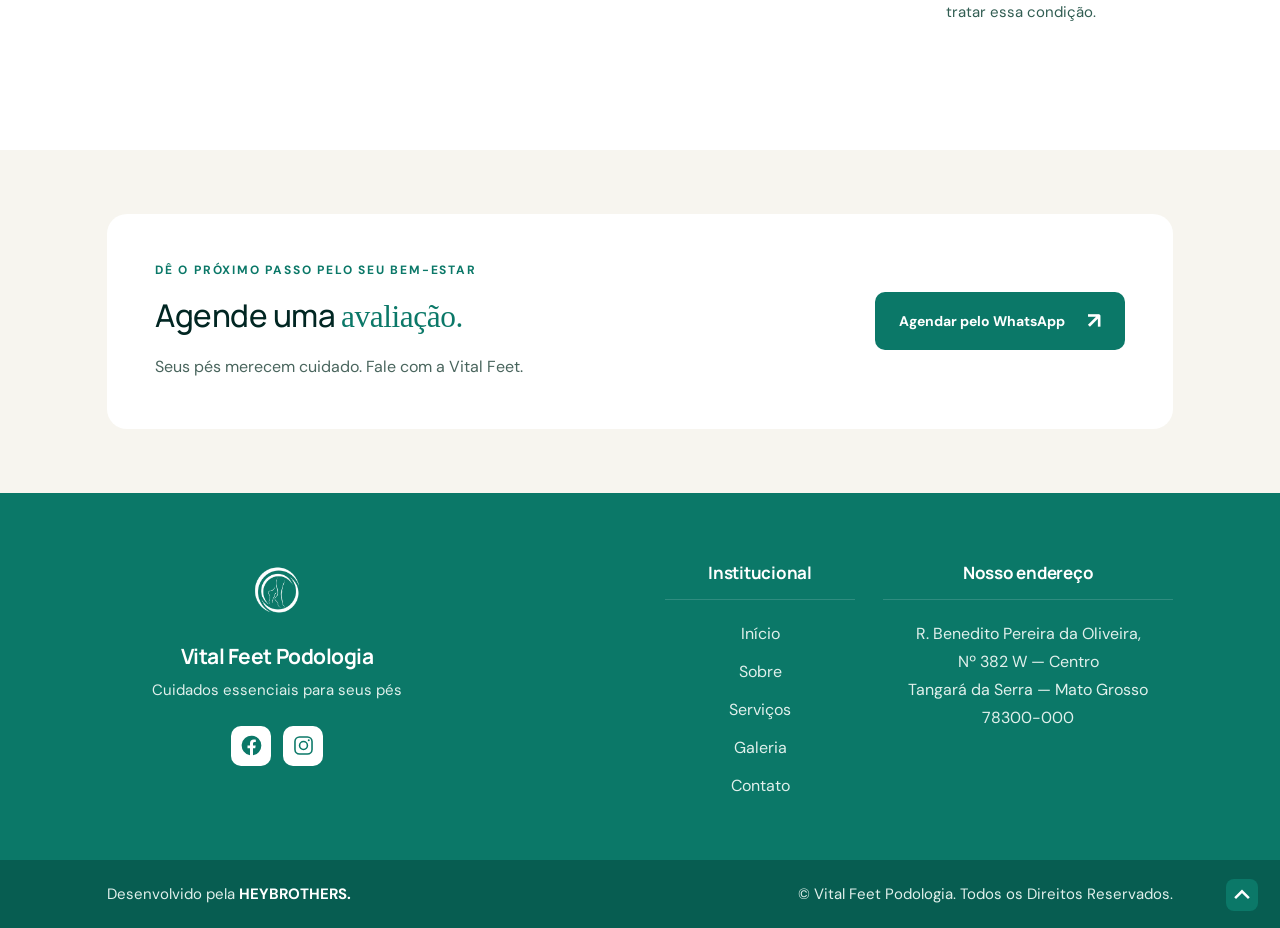
==== commit 8f793e28: "feat: adiciona páginas internas e atualiza navegação do site" ====
--- a/index.html
+++ b/index.html
@@ -20,15 +20,15 @@
       <button class="menu-toggle" aria-label="Abrir menu" aria-expanded="false"><span></span><span></span></button>
       <nav class="main-nav" aria-label="Navegação principal">
         <a class="active" href="#inicio">Início</a>
-        <a href="#sobre">Sobre</a>
-        <a href="#servicos">Serviços</a>
-        <a href="#galeria">Galeria</a>
-        <a href="#contato">Contato</a>
+        <a href="sobre.html">Sobre</a>
+        <a href="servicos.html">Serviços</a>
+        <a href="galeria.html">Galeria</a>
+        <a href="contato.html">Contato</a>
       </nav>
-      <a class="header-cta" href="#agendar">Agende uma avaliação <span>↗</span></a>
+      <a class="header-cta" href="https://vitalfeetpodologia40.booksy.com/a/" target="_blank" rel="noopener noreferrer">Agende uma avaliação <span>↗</span></a>
     </header>
 
-    <main>
+    <main class="home-page">
       <section class="hero" id="inicio">
         <div class="hero-inner">
           <div class="hero-copy">
@@ -36,8 +36,8 @@
             <h1>Seu bem-estar<br />começa <em>pelos pés.</em></h1>
             <p class="hero-text">Cuidado podológico atento, leve e personalizado para que você caminhe com mais conforto e confiança.</p>
             <div class="hero-actions" id="agendar">
-              <a class="button button-light" href="https://wa.me/5565999999999" target="_blank" rel="noreferrer">Falar no WhatsApp</a>
-              <a class="text-link" href="#servicos">Conheça os cuidados <span>→</span></a>
+              <a class="button button-light" href="https://wa.me/5565998071796" target="_blank" rel="noreferrer">Falar no WhatsApp</a>
+              <a class="text-link" href="servicos.html">Conheça os cuidados <span>→</span></a>
             </div>
             <div class="trust-row"><div class="avatars"><b>LM</b><b>RS</b><b>GA</b></div><p><strong>+1.200 pacientes</strong><br />caminhando melhor</p></div>
           </div>
@@ -53,8 +53,8 @@
         <div class="care-reasons-inner">
           <div class="results-strip" aria-label="Resultados da Vital Feet">
             <article><strong data-count="15">+15</strong><span>anos de profissão</span></article>
-            <article><strong data-count="1200">+1.200</strong><span>pacientes atendidos</span></article>
-            <article><strong data-count="750">+750</strong><span>tratamentos realizados</span></article>
+            <article><strong data-count="3000">+3.000</strong><span>pacientes atendidos</span></article>
+            <article><strong data-count="2000">+2.000</strong><span>tratamentos realizados</span></article>
             <article><strong data-count="10">+10</strong><span>cidades atendidas</span></article>
           </div>
           <div class="reasons-content">
@@ -63,9 +63,9 @@
               <h2 id="care-reasons-title">Por que incluir a<br /><em>podologia</em> na sua rotina?</h2>
               <p>Seus pés sustentam cada passo da sua jornada. Cuidar deles com atenção é prevenir desconfortos, recuperar a leveza e manter sua mobilidade em dia.</p>
               <p>Na Vital Feet, cada atendimento é pensado de forma individual, com avaliação cuidadosa e orientação para você caminhar com mais segurança e bem-estar.</p>
-              <a class="reason-link" href="#agendar">Agendar uma avaliação <span>→</span></a>
+              <a class="reason-link" href="https://vitalfeetpodologia40.booksy.com/a/" target="_blank" rel="noopener noreferrer">Agendar uma avaliação <span>→</span></a>
             </div>
-            <div class="reasons-brand" aria-hidden="true"><img src="assets/logo-vital-feet-podologia.png" alt="" /></div>
+            <img class="brand-mark" src="assets/logo-vital-feet-podologia.png" alt="" />
           </div>
         </div>
       </section>
@@ -85,7 +85,7 @@
               <li>Prevenção e acompanhamento para manter seus pés saudáveis todos os dias.</li>
               <li>Atenção especializada para crianças, adultos, atletas e pessoas idosas.</li>
             </ul>
-            <a class="reason-link" href="#agendar">Conheça todos os serviços <span>→</span></a>
+            <a class="reason-link" href="servicos.html">Conheça todos os serviços <span>→</span></a>
           </div>
         </div>
       </section>
@@ -93,7 +93,7 @@
         <div class="featured-story-grid">
           <div class="featured-story-copy">
             <p class="section-kicker">Destaque internacional</p>
-            <h2 id="featured-story-title">Ei! Você sabia que já saímos<br />em uma revista?</h2>
+            <h2 id="featured-story-title">Ei! Você sabia que já saímos<br />em uma <em>revista</em>?</h2>
             <p class="featured-lead">Fomos convidados a publicar uma matéria em uma revista, está que foi lançada também em outros 3 idiomas que circularam grande parte do mundo.</p>
             <p>A Elefantíase é uma infecção parasitária causada por nematóides filariais, resultando no inchaço e engrossamento das extremidades do corpo, especialmente braços e pernas.</p>
             <p>A doença, também conhecida como filaríase, provoca uma reação inflamatória nos vasos linfáticos, levando à obstrução funcional. Os sintomas incluem inchaço exagerado dos membros, semelhante a uma pata de elefante. O diagnóstico geralmente é tardio, pois os sintomas se desenvolvem lentamente e podem ser confundidos com outras condições. O tratamento precoce é crucial para evitar deformações permanentes.</p>
@@ -101,15 +101,79 @@
           </div>
           <aside class="featured-story-visual" aria-label="Atendimento especializado Vital Feet">
             <div class="featured-sticky">
+              <img src="assets/destaque-revista-pedro.png" alt="Pedro Rodrigues em ação social de podologia" />
               <p class="visual-title">Elefantíase (Um Caso em uma Ação Social)</p>
-              <img src="assets/destaque-revista-pedro.png" alt="Pedro Rodrigues em ação social de podologia" />
               <p class="visual-caption">Baixe agora mesmo o material em PDF e saiba mais sobre o caso abordado nas seguintes sequências das páginas na publicação da revista. (Páginas 16,17 e 18)</p>
-              <a class="reason-link" href="Arquivos/revistapodologia.com_064pt.pdf" target="_blank" rel="noreferrer">Baixar material em PDF <span>→</span></a>
+              <a class="reason-link" href="arquivos/revista-podologia.pdf" target="_blank" rel="noreferrer">Baixar material em PDF <span>→</span></a>
             </div>
           </aside>
         </div>
       </section>
+      <section class="prevention" aria-labelledby="prevention-title">
+        <div class="prevention-inner">
+          <p class="section-kicker">Prevenções para se tomar</p>
+          <h2 id="prevention-title">E não se esqueça! <em>Previna-se</em>, sempre vá em um podólogo.</h2>
+          <p class="prevention-intro">Você deve considerar marcar uma consulta com um podólogo em várias situações relacionadas à saúde dos seus pés. Aqui estão algumas indicações comuns de quando procurar os serviços de um podólogo.</p>
+          <div class="prevention-grid">
+            <article class="prevention-card">
+              <div class="prevention-icon feet" aria-hidden="true"><img src="assets/icon-inicio-1.png" alt="" width="104" height="105"></div>
+              <h3>Dor persistente nos pés</h3>
+              <p>Se você está experimentando dor constante nos pés, seja na sola, no calcanhar, nos dedos ou em outras áreas, um podólogo pode ajudar a identificar a causa e fornecer tratamento apropriado.</p>
+            </article>
+            <article class="prevention-card">
+              <div class="prevention-icon callus" aria-hidden="true"><img src="assets/icon-inicio-2.png" alt="" width="104" height="105"></div>
+              <h3>Calosidades e calos</h3>
+              <p>O acúmulo de pele endurecida, como calosidades e calos, pode ser desconfortável e até doloroso. Um podólogo pode remover essas áreas de pele espessa de forma segura.</p>
+            </article>
+            <article class="prevention-card">
+              <div class="prevention-icon nail" aria-hidden="true"><img src="assets/icon-inicio-3.png" alt="" width="104" height="105"></div>
+              <h3>Unhas encravadas</h3>
+              <p>Unhas que crescem para dentro da pele podem causar infecções e desconforto. Um podólogo pode tratar unhas encravadas e, se necessário, realizar procedimentos para removê-las com segurança.</p>
+            </article>
+            <article class="prevention-card">
+              <div class="prevention-icon infection" aria-hidden="true"><img src="assets/icon-inicio-4.png" alt="" width="104" height="105"></div>
+              <h3>Infecções nas unhas</h3>
+              <p>Infecções fúngicas nas unhas podem ser difíceis de tratar e podem piorar ao longo do tempo. Um podólogo pode prescrever tratamentos adequados ou realizar procedimentos para ajudar a tratar essa condição.</p>
+            </article>
+          </div>
+        </div>
+      </section>
     </main>
+    <footer class="site-footer" id="contato">
+      <section class="footer-booking" aria-labelledby="footer-booking-title">
+        <div class="footer-booking-inner">
+          <div class="footer-booking-copy">
+            <p class="section-kicker">Dê o próximo passo pelo seu bem-estar</p>
+            <h2 id="footer-booking-title">Agende uma <em>avaliação.</em></h2>
+            <p>Seus pés merecem cuidado. Fale com a Vital Feet.</p>
+          </div>
+          <a class="footer-booking-button" href="https://api.whatsapp.com/send/?phone=5565998071796&amp;text&amp;type=phone_number&amp;app_absent=0" target="_blank" rel="noopener noreferrer">Agendar pelo WhatsApp <span aria-hidden="true">↗</span></a>
+        </div>
+      </section>
+      <div class="footer-main">
+        <div class="footer-grid">
+          <div class="footer-brand">
+            <a href="#inicio" aria-label="Vital Feet Podologia — início"><img src="assets/logo-vital-feet-podologia.png" alt="" width="80" height="80" /></a>
+            <p>Vital Feet Podologia<br /><span>Cuidados essenciais para seus pés</span></p>
+            <div class="footer-socials" aria-label="Redes sociais">
+              <a class="footer-social" href="https://www.facebook.com/vitalfeetpodologia/" target="_blank" rel="noopener noreferrer" aria-label="Facebook"><svg viewBox="0 0 32 32" aria-hidden="true"><path fill="currentColor" d="M31 16a15 15 0 1 0-17.3 14.8V20.3H9.9V16h3.8v-3.3c0-3.8 2.2-5.9 5.6-5.9 1.6 0 3.3.3 3.3.3v3.7h-1.9c-1.8 0-2.4 1.1-2.4 2.3V16h4.1l-.7 4.3h-3.4v10.5A15 15 0 0 0 31 16Z"/></svg></a>
+              <a class="footer-social" href="https://www.instagram.com/vitalfeetpodologia/" target="_blank" rel="noopener noreferrer" aria-label="Instagram"><svg viewBox="0 0 32 32" fill="none" stroke="currentColor" stroke-width="2.4" aria-hidden="true"><rect x="3" y="3" width="26" height="26" rx="7"/><circle cx="16" cy="16" r="6"/><circle cx="24" cy="8" r="1.5" fill="currentColor" stroke="none"/></svg></a>
+            </div>
+          </div>
+          <nav class="footer-column" aria-label="Institucional">
+            <h2>Institucional</h2>
+            <ul><li><a href="#inicio">Início</a></li><li><a href="sobre.html">Sobre</a></li><li><a href="servicos.html">Serviços</a></li><li><a href="galeria.html">Galeria</a></li><li><a href="contato.html">Contato</a></li></ul>
+          </nav>
+          <div class="footer-column">
+            <h2>Nosso endereço</h2>
+            <address><a class="footer-address-link" href="https://google.com/maps?gs_lcrp=EgZjaHJvbWUqDQgAEAAY4wIYgAQYnwQyDQgAEAAY4wIYgAQYnwQyDAgBEC4YJxivARjHATIKCAIQABiABBiiBDIKCAMQABiABBiiBDIHCAQQABjvBTIKCAUQABiABBiiBDIGCAYQRRg80gEIMzYwNGowajeoAgiwAgHxBWgf-cQ7dgmY&amp;um=1&amp;ie=UTF-8&amp;fb=1&amp;gl=br&amp;sa=X&amp;geocode=KUtLajRk-5iTMRIaLidUxCcd&amp;daddr=R.+Benedito+Pereira+da+Oliveira+(05),+382+W+-+Centro,+Tangará+da+Serra+-+MT,+78300-000" target="_blank" rel="noopener noreferrer"><span class="address-line">R. Benedito Pereira da Oliveira,</span><span class="address-line">Nº&nbsp;382&nbsp;W — Centro</span><span class="address-line">Tangará da Serra — Mato Grosso</span><span class="address-line">78300-000</span></a></address>
+          </div>
+        </div>
+      </div>
+      <div class="footer-bottom"><div><p>Desenvolvido pela <a href="https://heybrothers.vercel.app/" target="_blank" rel="noopener noreferrer"><strong>HEYBROTHERS.</strong></a></p><p>© Vital Feet Podologia. Todos os Direitos Reservados.</p></div></div>
+      <a class="footer-back-top" href="#inicio" aria-label="Voltar ao início"><svg viewBox="0 0 32 32" fill="none" stroke="currentColor" stroke-width="4" aria-hidden="true"><path d="m5 21 11-11 11 11"/></svg></a>
+    </footer>
+    <a class="footer-whatsapp" href="https://wa.me/5565998071796" target="_blank" rel="noreferrer" aria-label="Falar com a Vital Feet pelo WhatsApp"><svg viewBox="0 0 24 24" fill="currentColor" aria-hidden="true"><path d="M20.52 3.48A11.87 11.87 0 0 0 12.05 0C5.46 0 .1 5.36 .1 11.95c0 2.11 .55 4.17 1.6 5.99L0 24l6.24-1.64a11.94 11.94 0 0 0 5.8 1.48h.01c6.59 0 11.95-5.36 11.95-11.95 0-3.19-1.24-6.19-3.48-8.41ZM12.05 21.82a9.9 9.9 0 0 1-5.04-1.38l-.36-.22-3.7.97.99-3.61-.24-.37a9.87 9.87 0 0 1-1.51-5.26c0-5.48 4.46-9.94 9.95-9.94a9.87 9.87 0 0 1 7.02 2.91 9.87 9.87 0 0 1 2.91 7.03c0 5.48-4.46 9.87-10.02 9.87Zm5.45-7.44c-.3-.15-1.77-.87-2.04-.97-.27-.1-.47-.15-.67.15-.2.3-.77.97-.94 1.17-.17.2-.35.22-.65.07-.3-.15-1.26-.46-2.39-1.47-.88-.78-1.47-1.75-1.64-2.05-.17-.3-.02-.46.13-.61.13-.13.3-.35.45-.52.15-.17.2-.3.3-.5.1-.2.05-.37-.02-.52-.08-.15-.67-1.62-.92-2.22-.24-.58-.49-.5-.67-.51h-.57c-.2 0-.52.07-.8.37-.27.3-1.04 1.02-1.04 2.49s1.07 2.89 1.22 3.09c.15.2 2.1 3.21 5.09 4.5.71.31 1.26.49 1.69.62.71.22 1.36.19 1.87.12.57-.08 1.77-.72 2.02-1.42.25-.7.25-1.3.17-1.42-.07-.12-.27-.2-.57-.35Z"/></svg></a>
     <script src="script.js"></script>
   </body>
 </html>
--- a/styles.css
+++ b/styles.css
@@ -74,5 +74,376 @@
 @media(max-width:900px){.featured-story-grid{grid-template-columns:1fr;gap:48px}.featured-story-copy>p:not(.section-kicker){max-width:720px}.featured-sticky{position:relative;top:auto;max-width:580px;margin:auto}.visual-title{text-align:center}.featured-sticky>img{max-height:620px}}
 @media(max-width:560px){.featured-story{padding:66px 20px}.featured-story-copy h2{font-size:38px;line-height:1.14}.featured-story-copy>p:not(.section-kicker){font-size:15px;line-height:1.7;margin-bottom:22px}.featured-story-copy .featured-lead{font-size:17px}.featured-sticky>img{max-height:none;margin:12px auto 8px}.visual-title{font-size:24px}.visual-caption{font-size:13px}}
 
+/* Escala mais equilibrada para os títulos de seção */
+.reasons-content h2{font-size:clamp(34px,3.7vw,54px);letter-spacing:-2.5px}.specialties-copy h2{font-size:clamp(35px,3.7vw,54px);letter-spacing:-2.5px}.featured-story-copy h2{font-size:clamp(37px,3.8vw,57px);letter-spacing:-2.7px}
+@media(max-width:767px){.reasons-content h2,.specialties-copy h2{font-size:33px;letter-spacing:-1.7px}.featured-story-copy h2{font-size:35px;letter-spacing:-1.8px}}
+@media(max-width:400px){.reasons-content h2,.specialties-copy h2{font-size:29px}.featured-story-copy h2{font-size:31px}}
+
+.featured-story-copy h2{font-size:clamp(33px,3.3vw,49px)}
+
+/* Alinhamento de largura entre os três blocos editoriais */
+@media(min-width:768px){.reasons-content,.specialties-grid,.featured-story-grid{width:100%;max-width:1066px;margin-left:auto;margin-right:auto}.reasons-content{padding-left:0;padding-right:0}}
+
+/* Prevenções: seção orientativa */
+.prevention{background:#fff;padding:110px 5vw 124px}.prevention-inner{width:100%;max-width:1066px;margin:auto}.prevention h2{max-width:1030px;margin:0 0 37px;color:#313b38;font:500 clamp(37px,4vw,57px)/1.2 "Manrope",sans-serif;letter-spacing:-2.7px}.prevention-intro{max-width:1000px;margin:0;color:#203a34;font-size:16px;line-height:1.75}.prevention-grid{display:grid;grid-template-columns:repeat(4,1fr);gap:52px;margin-top:48px}.prevention-card{min-width:0}.prevention-card h3{margin:25px 0 16px;color:#012622;font:500 21px/1.28 "Manrope",sans-serif;letter-spacing:-1px}.prevention-card p{margin:0;color:#315d52;font-size:15px;line-height:1.75}.prevention-icon{height:105px;position:relative;color:#18ae78}.prevention-icon.feet{width:104px}.feet i{position:absolute;bottom:0;width:33px;height:67px;border-radius:52% 48% 48% 52%;background:currentColor;transform:rotate(-13deg)}.feet i:first-child{left:22px}.feet i:last-child{left:59px;transform:rotate(13deg)}.feet i:before{content:"";position:absolute;top:-18px;left:7px;width:18px;height:18px;border-radius:50%;background:currentColor}.feet i:after{content:"•  •  •";position:absolute;top:-31px;left:0;white-space:nowrap;font:700 17px/1 sans-serif;letter-spacing:1px}.prevention-icon.callus{width:104px}.callus i{position:absolute;bottom:0;left:17px;width:32px;height:68px;border-radius:52% 48% 48% 52%;background:currentColor;transform:rotate(14deg)}.callus i:before{content:"";position:absolute;width:18px;height:18px;top:-18px;left:6px;border-radius:50%;background:currentColor}.callus i:after{content:"•  •  •";position:absolute;top:-31px;left:0;white-space:nowrap;font:700 16px/1 sans-serif}.callus b{position:absolute;z-index:2;left:27px;top:38px;display:grid;place-items:center;width:15px;height:15px;border-radius:50%;color:#fff;background:#20ba7b;font:700 15px/1 sans-serif}.prevention-icon.nail{width:104px}.nail i{position:absolute;left:26px;top:18px;width:56px;height:72px;border:3px solid currentColor;border-left:0;border-bottom:0;border-radius:0 100% 0 0;transform:rotate(38deg)}.nail i:before{content:"";position:absolute;left:12px;top:10px;width:37px;height:52px;border-left:2px solid currentColor;transform:rotate(8deg)}.prevention-icon.infection{width:104px;display:grid;place-items:center}.infection i{position:absolute;width:10px;height:10px;border-radius:50%;background:currentColor}.infection i:nth-child(1){width:45px;height:45px}.infection i:nth-child(2){transform:translate(0,-40px)}.infection i:nth-child(3){transform:translate(28px,-28px)}.infection i:nth-child(4){transform:translate(40px,0)}.infection i:nth-child(5){transform:translate(28px,28px)}.infection i:nth-child(6){transform:translate(0,40px)}.infection i:nth-child(7){transform:translate(-28px,28px)}.infection i:nth-child(8){transform:translate(-40px,0)}
+@media(max-width:900px){.prevention-grid{grid-template-columns:repeat(2,1fr);gap:45px 52px}.prevention h2{font-size:43px}}
+@media(max-width:560px){.prevention{padding:68px 20px}.prevention h2{font-size:34px;letter-spacing:-1.8px;margin-bottom:24px}.prevention-intro{font-size:15px;line-height:1.68}.prevention-grid{grid-template-columns:1fr;gap:40px;margin-top:38px}.prevention-card{display:grid;grid-template-columns:108px 1fr;column-gap:18px}.prevention-icon{grid-row:span 2}.prevention-card h3{margin:3px 0 11px;font-size:19px}.prevention-card p{font-size:14px;line-height:1.65}}
+
+/* Respiro visível e proporcional entre as seções */
+.specialties,.featured-story,.prevention{border-top:56px solid #f7f5ef}
+@media(max-width:767px){.specialties,.featured-story,.prevention{border-top-width:34px}}
+
+.prevention h2{font-size:clamp(33px,3.45vw,49px)}
+@media(min-width:768px){.prevention h2{white-space:nowrap;font-size:clamp(21px,2.45vw,36px)}}
+@media(min-width:768px){.featured-story-copy h2{font-size:clamp(21px,2.45vw,36px)}}
+@media(min-width:768px){.specialties-copy h2{font-size:clamp(21px,2.45vw,36px)}}
+.specialties-copy h2 em{color:inherit}
+@media(min-width:768px){.reasons-content h2{font-size:clamp(21px,2.45vw,36px)}}
+.reasons-content h2 em{color:inherit}
+
+/* Leitura consistente dos títulos em telas pequenas e intermediárias */
+@media(max-width:767px){.reasons-content h2,.specialties-copy h2,.featured-story-copy h2{font-size:clamp(29px,8.5vw,34px);line-height:1.25;letter-spacing:-.75px}.reasons-content h2 em,.specialties-copy h2 em,.featured-story-copy h2 em{letter-spacing:inherit}}
+@media(min-width:768px) and (max-width:999px){.reasons-content h2,.specialties-copy h2,.featured-story-copy h2{font-size:clamp(31px,4.5vw,38px);line-height:1.24;letter-spacing:-1.15px}.prevention h2{white-space:normal;font-size:clamp(30px,4.25vw,37px);line-height:1.22;letter-spacing:-1.2px}}
+@media(min-width:1000px){.reasons-content h2,.specialties-copy h2,.featured-story-copy h2{font-size:clamp(31px,2.45vw,36px);line-height:1.22;letter-spacing:-1.25px}.prevention h2{white-space:nowrap;font-size:clamp(31px,2.45vw,36px)}}
+
+.reasons-content>.brand-mark{justify-self:end;width:min(190px,100%);height:auto;object-fit:contain;transform:none;border:0;border-radius:0;filter:brightness(0) saturate(100%) invert(38%) sepia(22%) saturate(1589%) hue-rotate(123deg) brightness(88%) contrast(96%)}
+@media(max-width:767px){.reasons-content>.brand-mark{justify-self:center;width:140px}}
+
+/* Tipografia fluida e respiro seguro em telas menores */
+.visual-title{white-space:nowrap;font-size:clamp(18px,1.45vw,20px);letter-spacing:-.7px;line-height:1.35}
+@media(max-width:767px){.visual-title{font-size:clamp(20px,5vw,26px);letter-spacing:-1px}.visual-caption{margin-top:14px;line-height:1.7}.reasons-content h2,.specialties-copy h2,.featured-story-copy h2,.prevention h2{margin-bottom:28px}.reasons-content p:not(.section-kicker),.specialties-copy>p:not(.section-kicker),.featured-story-copy>p:not(.section-kicker){line-height:1.78;margin-bottom:24px}.specialties-copy li,.prevention-card p{line-height:1.72}.prevention-card h3{line-height:1.35}}
+
 /* Fotos individuais preservam a proporção em cada card */
 .specialty-card{background-size:cover;background-position:center}.preventive{background-image:linear-gradient(180deg,rgba(1,38,34,.02),rgba(1,38,34,.32)),url("assets/podologia-preventiva.png")}.children{background-image:linear-gradient(180deg,rgba(1,38,34,.02),rgba(1,38,34,.32)),url("assets/podologia-infantil.png")}.sports{background-image:linear-gradient(180deg,rgba(1,38,34,.02),rgba(1,38,34,.32)),url("assets/podologia-esportiva.png")}.seniors{background-image:linear-gradient(180deg,rgba(1,38,34,.02),rgba(1,38,34,.32)),url("assets/podogeriatria.png")}
+
+.featured-story .visual-title{text-align:center}
+@media(max-width:900px){.featured-story .visual-title{white-space:normal;font-size:clamp(19px,3.2vw,23px);line-height:1.3}}
+@media(max-width:767px){.featured-story .visual-title{font-size:clamp(18px,5vw,22px);letter-spacing:-.75px}}
+
+.prevention-icon{display:flex;align-items:center}.prevention-icon svg{display:block;width:108px;height:105px;overflow:visible}.prevention-icon.nail svg{width:108px}.prevention-icon.infection svg{width:105px}
+
+/* Padrão de leitura para todos os títulos de seção */
+.reasons-content h2,.specialties-copy h2,.featured-story-copy h2,.prevention h2{letter-spacing:-.45px;line-height:1.28}
+.reasons-content h2 em,.specialties-copy h2 em,.featured-story-copy h2 em,.prevention h2 em{letter-spacing:inherit}
+@media(max-width:767px){.reasons-content h2,.specialties-copy h2,.featured-story-copy h2,.prevention h2{letter-spacing:-.25px;line-height:1.3}}
+
+.prevention-icon.feet img{display:block;width:104px;height:105px;object-fit:contain}
+
+.prevention-icon.callus img{display:block;width:104px;height:105px;object-fit:contain}
+
+.prevention-icon.nail img{display:block;width:104px;height:105px;object-fit:contain}
+
+.prevention-icon.infection img{display:block;width:104px;height:105px;object-fit:contain}
+
+/* Rodapé */
+.site-footer{position:relative;background:#0b7868;color:#fff;font-family:"DM Sans",sans-serif}
+.footer-main{width:90%;max-width:1066px;margin:auto;padding:68px 0 60px}
+.footer-grid{display:grid;grid-template-columns:1.4fr 1fr 1.25fr;gap:64px}
+.footer-brand{text-align:center;min-width:0}
+.footer-brand img{display:block;width:58px;height:58px;object-fit:contain;margin:0 auto 22px;filter:brightness(0) invert(1)}
+.footer-brand p{font:700 21px/1.5 "Manrope",sans-serif;letter-spacing:-.45px;margin:0 0 22px}
+.footer-brand p span{display:inline-block;margin-top:5px;font:400 15px/1.65 "DM Sans",sans-serif;letter-spacing:0;color:#e1f0ec}
+.footer-socials{display:flex;justify-content:center;gap:12px}
+.footer-social{display:grid;place-items:center;width:40px;height:40px;border-radius:10px;background:#fff;color:#0b7868}
+.footer-social svg{width:21px;height:21px}
+.footer-column{min-width:0;text-align:center}
+.footer-column h2{font:700 17px/1.4 "Manrope",sans-serif;letter-spacing:-.25px;margin:0 0 20px;padding-bottom:14px;border-bottom:1px solid #ffffff26}
+.footer-column ul{list-style:none;margin:0;padding:0;display:grid;gap:10px}
+.footer-column li,.footer-column address{font-size:16px;line-height:1.75;font-style:normal;color:#e1f0ec}
+.site-footer a{color:inherit;text-decoration:none}
+.site-footer a:hover{text-decoration:underline;text-underline-offset:4px}
+.site-footer a:focus-visible,.footer-whatsapp:focus-visible{outline:3px solid #fff;outline-offset:5px}
+.footer-column address a{display:block;margin-top:16px;white-space:nowrap;font-weight:600;color:#fff}
+.footer-bottom{background:#075d51;padding:22px 80px}
+.footer-bottom>div{max-width:1066px;margin:auto;display:flex;justify-content:space-between;align-items:center;gap:24px}
+.footer-bottom p{margin:0;font-size:15px;line-height:1.65;color:#e1f0ec}
+.footer-bottom strong{font-weight:700;color:#fff}
+.footer-back-top{position:absolute;right:22px;bottom:17px;width:32px;height:32px;border-radius:8px;background:#0b7868;display:grid;place-items:center}
+.footer-back-top svg{width:20px;height:20px}
+.footer-whatsapp{position:fixed;left:22px;bottom:20px;z-index:10;width:50px;height:50px;border-radius:50%;background:#0b7868;color:#fff;display:grid;place-items:center;box-shadow:0 6px 20px #01262230;transition:background .2s,transform .2s}
+.footer-whatsapp:hover{background:#075d51;transform:translateY(-2px)}
+.footer-whatsapp svg{width:34px;height:34px}
+@media(max-width:1000px){.footer-grid{grid-template-columns:1.2fr .85fr 1.2fr;gap:28px}.footer-main{max-width:760px}.footer-bottom>div{max-width:760px}}
+@media(max-width:767px){.footer-main{width:calc(100% - 40px);padding:44px 0 38px}.footer-grid{grid-template-columns:1fr 1fr;gap:30px 24px}.footer-brand{grid-column:1/-1}.footer-brand img{width:48px;height:48px;margin-bottom:16px}.footer-brand p{font-size:20px;margin-bottom:18px}.footer-column:last-child{grid-column:auto}.footer-column h2{margin-bottom:15px;padding-bottom:12px}.footer-bottom{padding:20px 65px}.footer-bottom>div{flex-direction:column;gap:8px;text-align:center}.footer-bottom p{font-size:14px}.footer-whatsapp{width:46px;height:46px;left:12px;bottom:16px}.footer-whatsapp svg{width:31px;height:31px}.footer-back-top{right:15px;bottom:24px}}
+@media(prefers-reduced-motion:reduce){.footer-whatsapp{transition:none}}
+
+@media(max-width:380px){.footer-grid{grid-template-columns:1fr}.footer-column:last-child{grid-column:1/-1}}
+
+@media(min-width:1001px){
+  .footer-grid{grid-template-columns:minmax(0,1fr) 190px 290px;column-gap:28px}
+  .footer-brand{width:340px;max-width:100%;justify-self:start}
+}
+
+.footer-column address .address-line{display:block;text-wrap:balance}
+
+.footer-column address a.footer-address-link{margin-top:0;white-space:normal;font-weight:inherit;color:inherit}
+
+.site-footer a.footer-social{color:#0b7868}
+
+/* Página Sobre */
+.about-page{background:#fff}.about-profile{position:relative;overflow:hidden;padding:50px 5vw 76px;color:#303633}.about-profile:before{content:"";position:absolute;inset:140px 20px 20px;background:url("assets/about-footsteps.svg") center/contain no-repeat;pointer-events:none}.about-heading{position:relative;text-align:center;margin-bottom:64px}.about-heading>p{margin:0 0 25px;color:#0b7868;font-size:12px;letter-spacing:2px;text-transform:uppercase}.about-heading h1{margin:0;font:500 clamp(28px,3vw,38px)/1.3 "Manrope",sans-serif;letter-spacing:-1px}.about-composition{position:relative;width:100%;max-width:1066px;margin:auto;display:grid;grid-template-columns:220px minmax(0,1fr) 220px;gap:20px;align-items:start}.about-facts{display:grid;gap:32px;padding-top:18px}.about-fact{text-align:center}.about-fact svg{display:block;width:44px;height:44px;margin:0 auto 17px}.about-fact h2{font:700 17px/1.4 "Manrope",sans-serif;margin:0 0 6px;letter-spacing:-.4px}.about-fact p{font-size:14px;line-height:1.65;margin:0}.about-portrait{align-self:start;position:relative;margin:0 -24px}.about-portrait img{display:block;width:100%;height:auto;mask-image:linear-gradient(#000 75%,transparent 99%)}
+@media(max-width:900px){.about-composition{grid-template-columns:180px minmax(0,1fr) 180px;gap:12px}.about-facts{gap:26px}.about-fact p{font-size:13px}.about-portrait{margin:0 -15px}}
+@media(max-width:650px){.about-profile{padding:36px 20px 48px}.about-heading{margin-bottom:28px}.about-heading>p{margin-bottom:16px}.about-heading h1{font-size:28px}.about-composition{grid-template-columns:1fr 1fr;gap:24px}.about-portrait{grid-column:1/-1;grid-row:1;width:min(340px,90%);margin:auto}.about-facts{padding:0;gap:28px}.about-fact{min-height:145px}.about-fact h2{font-size:16px}.about-fact svg{width:38px;height:38px;margin-bottom:12px}.about-profile:before{opacity:.55;background-size:contain}.about-fact p{font-size:14px}}
+
+.about-heading{width:100%;max-width:1066px;margin-left:auto;margin-right:auto}
+@media(min-width:651px) and (max-width:767px){.about-profile{padding-left:20px;padding-right:20px}}
+
+.about-feet-icon{display:block;width:44px;height:44px;object-fit:contain;margin:0 auto 17px;filter:brightness(0) saturate(100%) invert(18%) sepia(8%) saturate(453%) hue-rotate(99deg) brightness(96%) contrast(90%)}
+@media(max-width:650px){.about-feet-icon{width:38px;height:38px;margin-bottom:12px}}
+
+/* Fundo uniforme para os ícones da página Sobre */
+.about-fact svg,.about-fact .about-feet-icon{width:64px;height:64px;padding:12px;border-radius:18px;background:#e7f3ee;color:#0b7868;filter:none}
+@media(max-width:650px){.about-fact svg,.about-fact .about-feet-icon{width:56px;height:56px;padding:10px;border-radius:16px}}
+
+.about-fact svg{color:#0b7868}
+
+.featured-story-copy h2 em{font:400 1em/1 Georgia,serif;color:inherit;letter-spacing:inherit}
+
+.prevention h2 em{font:400 1em/1 Georgia,serif;color:inherit;letter-spacing:inherit}
+
+.about-heading h1 em{font:400 1em/1 Georgia,serif;color:inherit;letter-spacing:inherit}
+
+/* Biografia */
+.about-biography{background:#fff;padding:20px 5vw 100px}
+.biography-grid{width:100%;max-width:1066px;margin:auto;display:grid;grid-template-columns:1fr 1.9fr;gap:64px;align-items:start}
+.biography-heading .section-kicker{margin-bottom:30px}
+.biography-heading h2{margin:0;color:#303633;font:500 clamp(31px,2.45vw,36px)/1.28 "Manrope",sans-serif;letter-spacing:-.45px}
+.biography-copy p{margin:0 0 30px;color:#303633;font-size:16px;line-height:1.85;text-align:justify}
+.biography-copy p:last-child{margin-bottom:0}
+@media(min-width:768px) and (max-width:999px){.biography-grid{gap:36px;grid-template-columns:1fr 1.7fr}.biography-heading h2{font-size:clamp(31px,4.5vw,38px)}}
+@media(max-width:767px){.about-biography{padding:16px 20px 64px}.biography-grid{grid-template-columns:1fr;gap:28px}.biography-heading .section-kicker{margin-bottom:18px}.biography-heading h2{font-size:clamp(29px,8.5vw,34px);line-height:1.3;letter-spacing:-.25px}.biography-copy p{font-size:15px;line-height:1.78;text-align:left;margin-bottom:24px}}
+
+/* Agendamento no rodapé */
+.footer-booking{background:var(--cream);color:#012622;padding:64px 5vw}
+.footer-booking-inner{max-width:1066px;margin:auto;display:flex;align-items:center;justify-content:space-between;gap:40px;background:#fff;padding:48px;border-radius:20px}
+.footer-booking-copy{max-width:620px}
+.footer-booking-copy .section-kicker{color:#0b7868;margin-bottom:17px}
+.footer-booking-copy h2{font:500 clamp(31px,2.45vw,36px)/1.28 "Manrope",sans-serif;letter-spacing:-.45px;margin:0 0 18px}
+.footer-booking-copy h2 em{font:400 1em/1 Georgia,serif;color:#0b7868;letter-spacing:inherit}
+.footer-booking-copy>p:last-child{font-size:16px;line-height:1.75;color:#49655d;margin:0;max-width:530px}
+.site-footer a.footer-booking-button{display:inline-flex;align-items:center;justify-content:center;gap:22px;flex-shrink:0;background:#0b7868;color:#fff;padding:18px 24px;border-radius:10px;font-size:14px;font-weight:700;text-decoration:none;transition:background .2s}
+.header-cta:hover,.site-footer a.footer-booking-button:hover{background:#075d51;color:#fff;text-decoration:none}
+.footer-booking-button span{font-size:22px;line-height:1}
+.site-footer a.footer-booking-button:focus-visible{outline:3px solid #0b7868;outline-offset:5px}
+@media(max-width:767px){.footer-booking{padding:40px 20px}.footer-booking-inner{flex-direction:column;align-items:center;text-align:center;gap:26px;padding:30px 24px;border-radius:16px}.footer-booking-copy h2{font-size:clamp(29px,8.5vw,34px);letter-spacing:-.25px}.footer-booking-copy>p:last-child{font-size:15px;line-height:1.78}.site-footer a.footer-booking-button{width:100%;max-width:340px}}
+@media(prefers-reduced-motion:reduce){.site-footer a.footer-booking-button{transition:none}}
+
+@media(max-width:767px){.footer-booking-copy>p:last-child{margin-left:auto;margin-right:auto}}
+
+.biography-heading h2 em{font:400 1em/1 Georgia,serif;color:inherit;letter-spacing:inherit}
+
+/* Cor compartilhada pelos destaques dos títulos */
+.intro h2 em,.reasons-content h2 em,.specialties-copy h2 em,.featured-story-copy h2 em,.prevention h2 em,.about-heading h1 em,.biography-heading h2 em,.footer-booking-copy h2 em{color:#0b7868}
+
+/* Catálogo de serviços */
+.services-page{background:#fff}.services-catalog{padding:56px 5vw 88px}.services-heading{max-width:1066px;margin:0 auto 60px;text-align:center}.services-heading h1{margin:0;color:#012622;font:500 clamp(29px,3vw,38px)/1.3 "Manrope",sans-serif;letter-spacing:-.45px}.services-heading h1 em{font:400 1em/1 Georgia,serif;color:#0b7868}.services-list{max-width:1066px;margin:auto}.service-detail{display:grid;grid-template-columns:64px minmax(0,1fr) 200px;gap:40px;align-items:center;padding:40px 0;border-top:1px solid #e2ebe6}.service-number{align-self:start;padding-top:5px;color:#0b7868;font:500 34px/1.2 "Manrope",sans-serif;letter-spacing:-1px}.service-detail h2{margin:0 0 18px;color:#012622;font:500 clamp(23px,2.2vw,30px)/1.3 "Manrope",sans-serif;letter-spacing:-.45px}.service-detail p{margin:0;color:#49655d;font-size:16px;line-height:1.8;max-width:610px}.service-photo{width:200px;height:200px;border-radius:12px;background-repeat:no-repeat;background-color:#fff}.service-detail:last-child{padding-bottom:0}
+/* Cards de serviços em telas menores */
+@media(max-width:767px){
+  .services-catalog{padding:40px 16px 56px;background:var(--cream)}
+  .services-heading{margin-bottom:32px}
+  .services-heading h1{font-size:29px}
+  .services-list{display:grid;gap:24px;max-width:540px}
+  .service-detail,.service-detail:last-child{position:relative;grid-template-columns:minmax(0,1fr);gap:24px;padding:24px;border:1px solid #e2ebe6;border-radius:20px;background:#fff;box-shadow:0 6px 20px #01262205}
+  .service-photo{grid-column:1;grid-row:1;justify-self:center;border-radius:14px}
+  .service-number{position:absolute;top:16px;left:16px;z-index:1;display:grid;place-items:center;width:40px;height:40px;padding:0;border-radius:12px;background:#e7f3ee;color:#0b7868;font:700 16px/1 "Manrope",sans-serif;letter-spacing:0;border:2px solid #fff}
+  .service-detail-copy{grid-column:1;grid-row:2;min-width:0}
+  .service-detail h2{font-size:24px;line-height:1.3;margin-bottom:14px;text-align:center;text-wrap:balance}
+  .service-detail p{font-size:15px;line-height:1.75;text-align:left;max-width:none}
+}
+@media(max-width:360px){
+  .service-detail,.service-detail:last-child{padding:22px 18px;gap:20px}
+  .service-detail h2{font-size:22px}
+}
+
+/* Continuidade do fundo entre serviços e agendamento */
+.services-page + .site-footer{background:var(--cream);border-top:0}
+.services-page + .site-footer .footer-main{background:#0b7868;width:100%;max-width:none;padding-left:5vw;padding-right:5vw}
+.services-page + .site-footer .footer-grid{max-width:1066px;margin:auto}
+
+@media(max-width:767px){.services-catalog{padding-bottom:0}}
+
+/* Sobre: mesmo padrão de cards dos Serviços no mobile */
+@media(max-width:767px){
+  .about-page{background:var(--cream)}
+  .about-profile{padding:40px 16px 32px;background:var(--cream)}
+  .about-profile:before{display:none}
+  .about-heading{margin-bottom:32px}
+  .about-heading>p{font-size:10px;font-weight:700;letter-spacing:1.8px;margin-bottom:21px}
+  .about-heading h1{font-size:29px;line-height:1.3;letter-spacing:-.45px}
+  .about-composition{max-width:540px;grid-template-columns:minmax(0,1fr);gap:24px}
+  .about-portrait{grid-column:1;grid-row:1;width:100%;max-width:none;margin:0;padding:24px 24px 0;background:#fff;border:1px solid #e2ebe6;border-radius:20px;overflow:hidden;box-shadow:0 6px 20px #01262205}
+  .about-portrait img{width:min(340px,100%);margin:auto}
+  .about-facts{display:grid;grid-template-columns:minmax(0,1fr);gap:24px;padding:0}
+  .about-fact{min-height:0;padding:24px;border:1px solid #e2ebe6;border-radius:20px;background:#fff;box-shadow:0 6px 20px #01262205}
+  .about-fact svg,.about-fact .about-feet-icon{width:64px;height:64px;padding:12px;border-radius:18px;margin:0 auto 20px}
+  .about-fact h2{font-size:24px;line-height:1.3;margin:0 0 14px;letter-spacing:-.45px}
+  .about-fact p{font-size:15px;line-height:1.75}
+  .about-biography{padding:0 16px;background:var(--cream)}
+  .biography-grid{max-width:540px;grid-template-columns:minmax(0,1fr);gap:24px;padding:24px;background:#fff;border:1px solid #e2ebe6;border-radius:20px;box-shadow:0 6px 20px #01262205}
+  .biography-heading{text-align:center}
+  .biography-heading h2{font-size:29px}
+  .biography-copy p{font-size:15px;line-height:1.75}
+  .about-page + .site-footer{background:var(--cream)}
+  .about-page + .site-footer .footer-main{background:#0b7868;width:100%;max-width:none;padding-left:20px;padding-right:20px}
+}
+
+/* Início: cards consistentes com Sobre e Serviços no mobile */
+@media(max-width:767px){
+ .home-page{background:var(--cream)}
+ .home-page .hero{background:var(--cream);padding:24px 16px 0;min-height:0;color:#012622}
+ .home-page .hero-inner{width:100%;max-width:540px;min-height:0;display:flex;flex-direction:column;background:#fff;border:1px solid #e2ebe6;border-radius:20px;overflow:hidden}
+ .home-page .hero-copy{padding:32px 24px 0;text-align:center;align-self:stretch}
+ .home-page .eyebrow{justify-content:center;white-space:normal;line-height:1.6}
+ .home-page .hero h1{font-size:clamp(35px,9vw,47px);letter-spacing:-1.5px;line-height:1.15}
+ .home-page .hero h1 em{color:#0b7868;letter-spacing:inherit}
+ .home-page .hero-text{max-width:100%;font-size:15px;line-height:1.75;color:#49655d;opacity:1}
+ .home-page .hero-actions{flex-direction:column;gap:18px}
+ .home-page .button-light{background:#0b7868;color:#fff;box-shadow:none;padding:17px 20px;font-size:14px;width:100%}
+ .home-page .text-link{color:#0b7868;font-size:14px}
+ .home-page .hero-visual{position:relative;right:auto;bottom:auto;height:auto;width:100%;margin-top:28px;align-self:center}
+ .home-page .hero-visual img{position:relative;display:block;right:auto;bottom:auto;width:min(320px,90%);max-width:100%;margin:auto;filter:none}
+ .home-page .trust-row{display:none}
+ .home-page .intro{padding:40px 20px 28px}
+ .home-page .intro h2{font-size:29px;line-height:1.3;white-space:normal;letter-spacing:-.45px}
+ .home-page .intro h2 em{letter-spacing:inherit}
+ .home-page .services{max-width:540px;width:calc(100% - 32px);margin:0 auto;grid-template-columns:1fr;gap:24px;background:transparent}
+ .home-page .services article,.home-page .reasons-content,.home-page .specialties-copy,.home-page .featured-story-copy,.home-page .featured-story-visual,.home-page .prevention-card{padding:24px;border:1px solid #e2ebe6;border-radius:20px;background:#fff;box-shadow:0 6px 20px #01262205}
+ .home-page .services article{text-align:center;min-height:0}
+ .home-page .services article>span{display:inline-grid;place-items:center;width:40px;height:40px;border-radius:12px;background:#e7f3ee;color:#0b7868}
+ .home-page .services h3{font-size:24px;font-weight:500}
+ .home-page .services p{max-width:none;font-size:15px;line-height:1.75}
+ .home-page .care-reasons,.home-page .specialties,.home-page .featured-story,.home-page .prevention{margin:0;padding:32px 16px 0;border:0;background:var(--cream)}
+ .home-page .care-reasons-inner,.home-page .specialties-grid,.home-page .featured-story-grid,.home-page .prevention-inner{max-width:540px;margin:auto}
+ .home-page .results-strip{transform:none;box-shadow:none;padding:24px 16px;border:1px solid #e2ebe6;border-radius:20px;gap:24px 12px;margin-bottom:24px}
+ .home-page .results-strip strong{font-size:34px;letter-spacing:-1px}
+ .home-page .reasons-content{margin:0;gap:24px}
+ .home-page .reasons-content>.brand-mark{width:100px}
+ .home-page .section-kicker,.home-page .reasons-content h2,.home-page .specialties-copy h2,.home-page .featured-story-copy h2,.home-page .prevention h2{text-align:center}
+ .home-page .specialties-grid,.home-page .featured-story-grid{grid-template-columns:minmax(0,1fr);gap:24px}
+ .home-page .specialty-cards{gap:16px}
+ .home-page .specialty-card{min-height:200px;border-radius:20px;padding:12px}
+ .home-page .specialty-card span{font-size:13px;padding:10px 8px}
+ .home-page .featured-sticky{position:static;max-width:100%}
+ .home-page .featured-sticky>img{margin:0 auto 18px;border-radius:12px}
+ .home-page .prevention h2{white-space:normal;font-size:29px}
+ .home-page .prevention-intro{font-size:15px;line-height:1.75}
+ .home-page .prevention-grid{grid-template-columns:minmax(0,1fr);gap:24px;margin-top:28px}
+ .home-page .prevention-card{display:block}
+ .home-page .prevention-icon{margin:0 auto 20px;grid-row:auto}
+ .home-page .prevention-card h3{text-align:center;font-size:24px;margin:0 0 14px;letter-spacing:-.45px}
+ .home-page .prevention-card p{font-size:15px;line-height:1.75}
+ .home-page + .site-footer{background:var(--cream)}
+ .home-page + .site-footer .footer-main{background:#0b7868;width:100%;max-width:none;padding-left:20px;padding-right:20px}
+}
+
+@media(max-width:767px){.home-page .prevention-intro{text-align:center}}
+
+@media(min-width:768px){.home-page .services article,.home-page .results-strip{border-radius:20px}}
+
+/* Entrada e saída suaves do cabeçalho */
+.site-header{transition:transform .42s cubic-bezier(.22,1,.36,1),opacity .32s ease,box-shadow .42s ease}
+.site-header.is-fixed{transform:translateY(-100%);opacity:0;pointer-events:none}
+.site-header.is-fixed.is-visible{transform:translateY(0);opacity:1;pointer-events:auto}
+.site-header.is-returning{opacity:0}
+.site-header.is-resetting{transition:none}
+@media(prefers-reduced-motion:reduce){.site-header{transition:none}}
+
+/* Galeria visual */
+.gallery-page{background:var(--cream);color:#012622}
+.gallery-content{max-width:1170px;margin:auto;padding:56px 52px 64px}
+.gallery-heading{text-align:center;max-width:700px;margin:0 auto 44px}
+.gallery-heading h1{font:500 clamp(29px,3vw,38px)/1.3 "Manrope",sans-serif;letter-spacing:-.45px;margin:0 0 20px}
+.gallery-heading h1 em{font:400 1em/1 Georgia,serif;color:#0b7868}
+.gallery-heading>p:last-child{font-size:16px;line-height:1.75;color:#49655d;margin:0}
+.gallery-collections{display:grid;grid-template-columns:repeat(2,minmax(0,1fr));gap:24px;align-items:start}
+.gallery-collection{background:#fff;border:1px solid #e2ebe6;border-radius:20px;box-shadow:0 6px 20px #01262205;overflow:hidden}
+.gallery-collection summary{list-style:none;cursor:pointer;padding:32px;display:flex;align-items:flex-start;gap:20px}
+.gallery-collection summary::-webkit-details-marker{display:none}
+.gallery-collection summary:focus-visible{outline:3px solid #0b7868;outline-offset:-5px;border-radius:20px}
+.gallery-main-icon{width:64px;height:64px;flex-shrink:0;background:#e7f3ee;color:#0b7868;border-radius:18px;display:grid;place-items:center}
+.gallery-main-icon svg{width:40px;height:40px}
+.gallery-summary-copy{display:grid;gap:12px}
+.gallery-summary-copy strong{font:500 28px/1.3 "Manrope",sans-serif;letter-spacing:-.45px}
+.gallery-summary-copy>span{font-size:15px;line-height:1.65;color:#49655d}
+.gallery-summary-copy small{font-size:13px;font-weight:700;color:#0b7868;margin-top:12px}
+.gallery-chevron{font-size:24px;color:#0b7868;margin-left:auto}
+.gallery-collection[open]{grid-column:1/-1}
+.gallery-collection[open] .gallery-chevron{transform:rotate(45deg)}
+.gallery-collection summary:hover{background:#f4f9f6}
+.gallery-albums{padding:0 32px 32px;display:grid;grid-template-columns:repeat(3,minmax(0,1fr));gap:20px}
+.gallery-album{border:1px solid #e2ebe6;border-radius:14px;overflow:hidden}
+.gallery-album-cover{height:130px;background:#eef5f1;display:flex;flex-direction:column;align-items:center;justify-content:center;gap:12px;color:#0b7868}
+.gallery-album-cover svg{width:36px;height:36px}
+.gallery-album-cover span{font-size:11px;letter-spacing:1px;text-transform:uppercase}
+.gallery-album h3{font:600 16px/1.4 "Manrope",sans-serif;margin:18px 18px 8px}
+.gallery-album p{margin:0 18px 18px;color:#49655d;font-size:13px}
+@media(max-width:767px){.gallery-content{padding:40px 16px 0;max-width:572px}.gallery-heading{margin-bottom:32px}.gallery-heading>p:last-child{font-size:15px}.gallery-collections{grid-template-columns:minmax(0,1fr)}.gallery-collection summary{padding:24px;gap:16px}.gallery-main-icon{width:52px;height:52px;border-radius:14px}.gallery-main-icon svg{width:32px;height:32px}.gallery-summary-copy strong{font-size:24px}.gallery-albums{padding:0 24px 24px;grid-template-columns:repeat(2,minmax(0,1fr));gap:14px}.gallery-album h3{font-size:14px;margin:14px 12px 8px}.gallery-album p{margin:0 12px 14px}.gallery-album-cover span{font-size:9px}.gallery-page + .site-footer{background:var(--cream)}.gallery-page + .site-footer .footer-main{background:#0b7868;width:100%;max-width:none;padding-left:20px;padding-right:20px}}
+@media(max-width:380px){.gallery-albums{grid-template-columns:1fr}.gallery-collection summary{gap:12px}.gallery-summary-copy>span{font-size:14px}}
+
+/* Dimensões uniformes nos cards principais da galeria */
+.gallery-collections{align-items:stretch}
+.gallery-collection{min-width:0}
+.gallery-summary-copy{flex:1;min-width:0}
+.gallery-summary-copy>span{min-height:3.3em}
+.gallery-collection summary{min-height:218px}
+
+/* Galeria: abertura dos álbuns em pop-up */
+.gallery-trigger{font:inherit;color:inherit;text-align:left;width:100%;cursor:pointer;display:flex;align-items:flex-start;gap:20px;padding:32px;min-height:218px}
+.gallery-trigger:hover{background:#f4f9f6}
+.gallery-trigger:focus-visible,.gallery-modal-close:focus-visible{outline:3px solid #0b7868;outline-offset:4px}
+.gallery-modal-open{overflow:hidden}
+.gallery-modal{width:min(960px,calc(100% - 48px));max-width:none;max-height:calc(100dvh - 48px);padding:0;border:1px solid #e2ebe6;border-radius:20px;background:#fff;color:#012622;box-shadow:0 24px 80px #01262240}
+.gallery-modal[open]{display:flex;flex-direction:column}
+.gallery-modal::backdrop{background:#01262299;backdrop-filter:blur(4px)}
+.gallery-modal-header{display:flex;justify-content:space-between;align-items:center;gap:24px;padding:24px 32px;border-bottom:1px solid #e2ebe6;flex-shrink:0}
+.gallery-modal-header .section-kicker{margin:0 0 8px}
+.gallery-modal-header h2{font:500 30px/1.3 "Manrope",sans-serif;margin:0;letter-spacing:-.45px}
+.gallery-modal-close{border:0;border-radius:12px;background:#e7f3ee;color:#0b7868;cursor:pointer;width:44px;height:44px;flex-shrink:0;font:400 30px/1 sans-serif}
+.gallery-modal-close:hover{background:#d5e9df}
+.gallery-modal-body{overflow-y:auto;overscroll-behavior:contain;min-height:0;padding-top:24px}
+@media(max-width:767px){.gallery-trigger{padding:24px;gap:16px}.gallery-modal{width:calc(100% - 24px);max-height:calc(100dvh - 24px);border-radius:18px}.gallery-modal-header{padding:20px;gap:16px}.gallery-modal-header h2{font-size:26px}.gallery-modal-body{padding-top:20px}.gallery-modal .gallery-albums{padding:0 20px 20px}}
+
+/* Contato */
+.contact-page{background:#fff;padding:56px 5vw 80px;color:#012622}.contact-grid{max-width:1066px;margin:auto;display:grid;grid-template-columns:minmax(0,1fr) minmax(0,1fr);gap:80px;align-items:start}.contact-form-section{margin-top:80px}.contact-copy h1,.contact-copy h2{font:500 clamp(29px,3vw,36px)/1.3 "Manrope",sans-serif;letter-spacing:-.45px;text-align:center;margin:0 0 30px}.contact-copy h1 em,.contact-copy h2 em{font:400 1em/1 Georgia,serif;color:#0b7868}.contact-copy>.section-kicker{text-align:center}.contact-copy>p:not(.section-kicker),.contact-form-note-copy p{font-size:16px;line-height:1.85;color:#49655d;margin:0 0 28px}.contact-methods{display:grid;gap:40px}.contact-method{display:flex;gap:22px;align-items:flex-start;text-decoration:none;color:inherit}.contact-method>span:last-child{min-width:0}.contact-icon{width:44px;height:44px;background:#0b7868;color:#fff;border-radius:12px;display:grid;place-items:center;flex-shrink:0}.contact-icon svg{width:20px;height:20px}.contact-method .section-kicker{display:block;margin-bottom:12px}.contact-method strong{font-size:19px;line-height:1.6;font-weight:400;overflow-wrap:anywhere}.contact-method:hover strong{color:#0b7868}.contact-form{display:grid;gap:10px;background:var(--cream);padding:24px;border-radius:20px}.contact-form label{font-size:15px}.contact-form input,.contact-form textarea{width:100%;min-width:0;border:1px solid #c4d0ca;background:#fff;border-radius:10px;padding:14px;font:400 14px/1.5 "DM Sans",sans-serif;color:#012622;margin-bottom:6px}.contact-form textarea{resize:vertical;min-height:120px}.contact-form button{border:0;border-radius:10px;background:#0b7868;color:#fff;padding:15px;font:700 15px "DM Sans",sans-serif;cursor:pointer}.contact-form button:hover{background:#075d51}.contact-form :focus-visible,.contact-method:focus-visible,.contact-faq summary:focus-visible{outline:2px solid #0b7868;outline-offset:3px}.contact-form .contact-form-note,.contact-form #contact-status{font-size:12px;line-height:1.6;color:#49655d;margin:4px 0 0}.contact-form-note-copy{padding:24px 24px 0}.contact-faq{border-bottom:1px solid #e2ebe6;padding:14px 0}.contact-faq summary{cursor:pointer;font-size:15px;line-height:1.6;color:#012622}.contact-faq[open] summary{color:#0b7868}.contact-faq p{font-size:15px;line-height:1.75;color:#49655d;margin:18px 0 0}
+@media(max-width:900px){.contact-grid{gap:36px}}
+@media(max-width:767px){.contact-page{background:var(--cream);padding:40px 16px 0}.contact-grid{grid-template-columns:minmax(0,1fr);max-width:540px;gap:24px}.contact-copy,.contact-methods,.contact-form,.contact-form-note-copy{padding:24px;background:#fff;border:1px solid #e2ebe6;border-radius:20px}.contact-form-section{margin-top:24px}.contact-copy h1,.contact-copy h2{font-size:29px}.contact-copy>p:not(.section-kicker),.contact-form-note-copy p{font-size:15px;line-height:1.75}.contact-copy>p:last-child,.contact-form-note-copy p:last-child{margin-bottom:0}.contact-methods{gap:28px}.contact-method{gap:16px}.contact-method strong{font-size:16px}.contact-form-note-copy{margin-top:24px}.contact-page + .site-footer{background:var(--cream)}.contact-page + .site-footer .footer-main{background:#0b7868;width:100%;max-width:none;padding-left:20px;padding-right:20px}}
+
+@media(min-width:768px){.home-page .hero{height:100vh;min-height:0}.home-page .hero-inner{height:100%;min-height:0}.home-page .hero-visual{height:min(630px,100%)}}
+
+@media(min-width:768px){
+ .home-page .hero-inner{grid-template-columns:minmax(0,1.03fr) minmax(0,.97fr);gap:24px}
+ .home-page .hero-copy{min-width:0}
+ .home-page .hero-visual{height:100%;min-width:0;overflow:hidden}
+ .home-page .hero-visual img{bottom:-2px;height:92vh;width:100%;max-width:100%;object-fit:contain;object-position:center bottom;right:0}
+ .home-page .hero-actions{flex-wrap:wrap}
+}
+@media(min-width:768px) and (max-width:1100px){
+ .home-page .hero h1{font-size:clamp(38px,4.8vw,53px);letter-spacing:-2px}
+ .home-page .hero h1 em{letter-spacing:-1.5px}
+ .home-page .hero-text{font-size:15px}
+ .home-page .hero-actions{gap:18px}
+}
+
+@media(min-width:1101px){.home-page .hero-visual img{scale:1.10;transform-origin:center bottom}}
+
+/* Espaço superior protegido, considerando a escala do retrato */
+@media(min-width:768px) and (max-width:1100px){.home-page .hero-visual img{max-height:calc(100vh - 64px)}}
+@media(min-width:1101px){.home-page .hero-visual img{max-height:calc(90.909vh - 58.182px)}}
+
+/* Acabamento do retrato no card mobile */
+@media(max-width:767px){.home-page .hero-visual img{-webkit-mask-image:linear-gradient(to bottom,#000 88%,transparent 99%);mask-image:linear-gradient(to bottom,#000 88%,transparent 99%)}}
+
+.contact-copy>p.contact-faq-note{margin:24px 0 0;font-size:14px;line-height:1.75}
+
+/* Mapa em toda a largura da página de contato */
+.contact-map{margin:64px -5vw 0;background:var(--cream)}
+.contact-map-heading{max-width:1066px;margin:auto;padding:32px 0;display:flex;justify-content:space-between;align-items:center;gap:24px}
+.contact-map-heading .section-kicker{margin-bottom:12px}
+.contact-map-heading h2{font:500 clamp(26px,2.45vw,36px)/1.3 "Manrope",sans-serif;letter-spacing:-.45px;margin:0;color:#012622}
+.contact-map-heading h2 em{font:400 1em/1 Georgia,serif;color:#0b7868}
+.contact-map-heading>a{display:inline-flex;align-items:center;gap:18px;padding:15px 22px;border-radius:10px;background:#0b7868;color:#fff;font-size:14px;font-weight:700;text-decoration:none;white-space:nowrap}
+.contact-map-heading>a:hover{background:#075d51}
+.contact-map-heading>a:focus-visible{outline:3px solid #0b7868;outline-offset:4px}
+.contact-map-frame{display:block;width:100%;height:440px;border:0}
+@media(max-width:1184px){.contact-map-heading{margin:0 5vw}}
+@media(max-width:767px){.contact-map{margin:32px -16px 0}.contact-map-heading{margin:0;padding:28px 20px;flex-direction:column;text-align:center;gap:20px}.contact-map-heading h2{font-size:29px}.contact-map-frame{height:350px}.contact-map + .contact-form-section{margin-top:32px}}
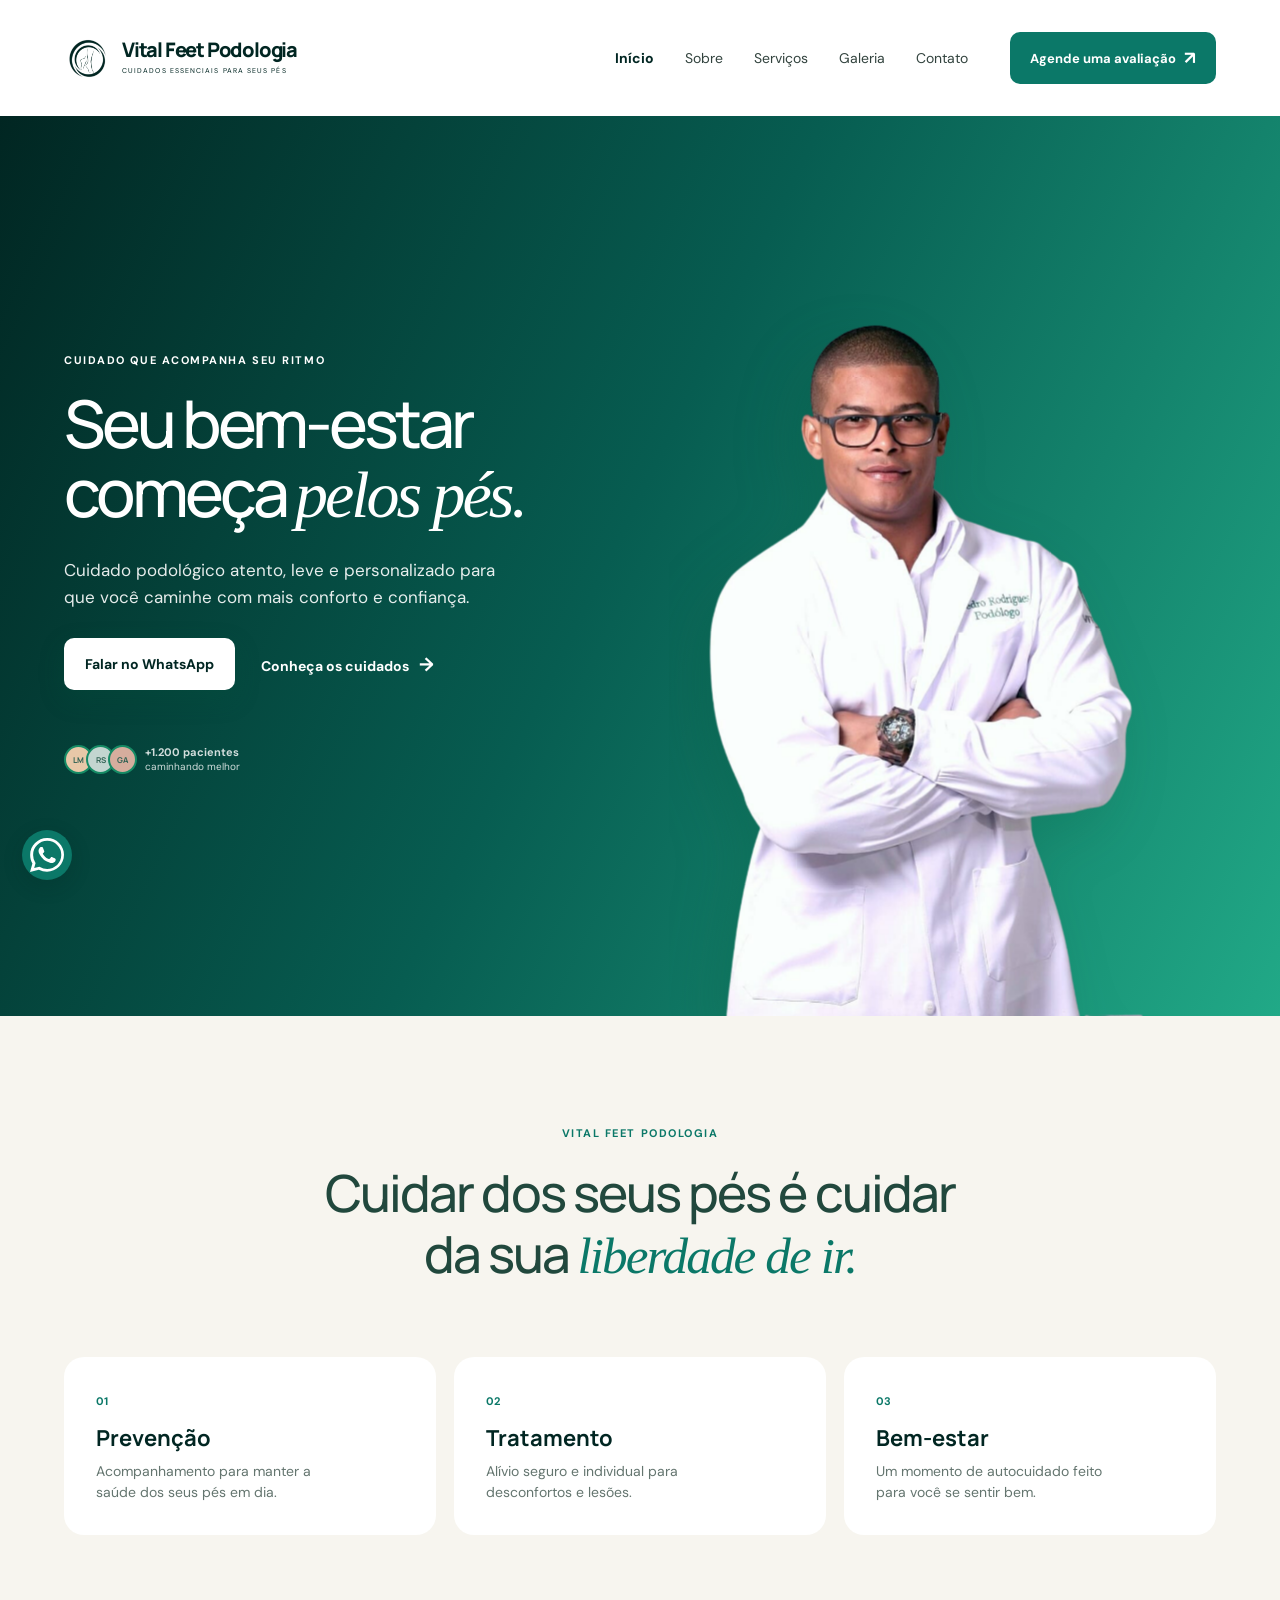
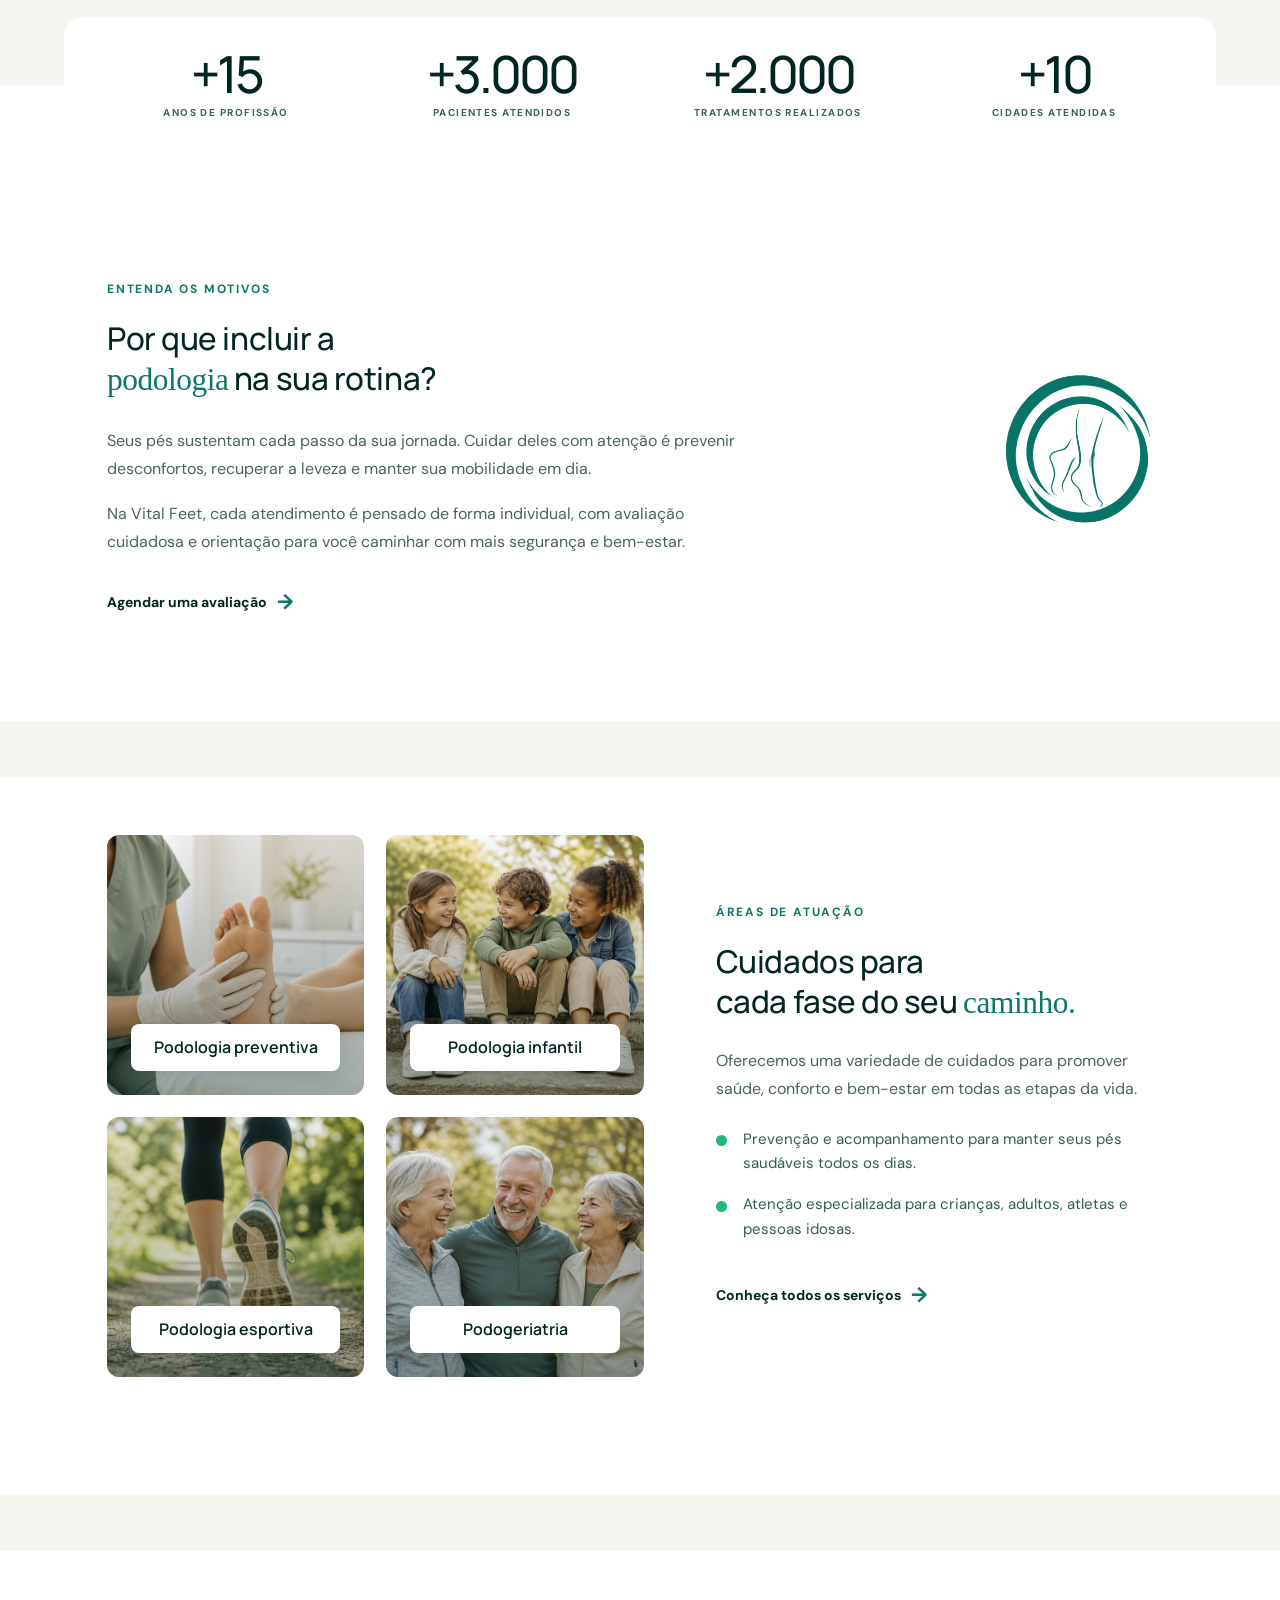
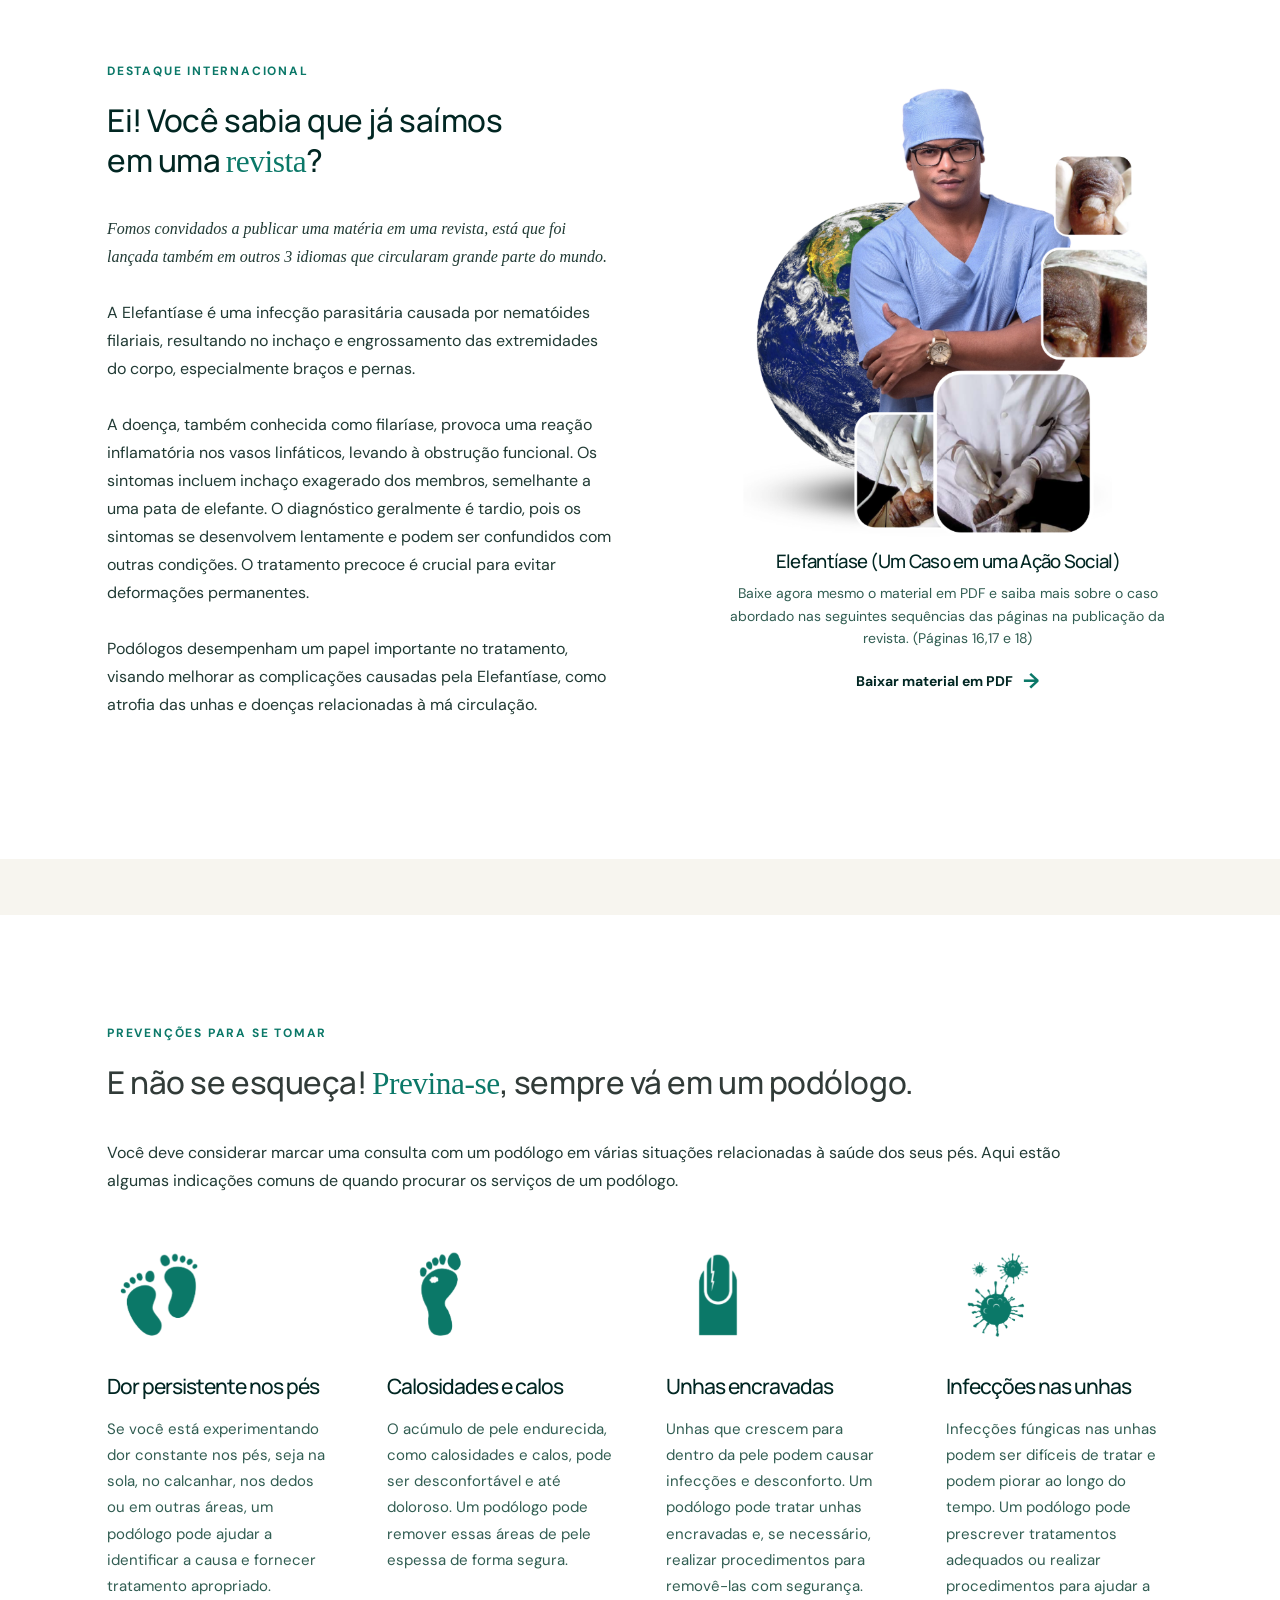
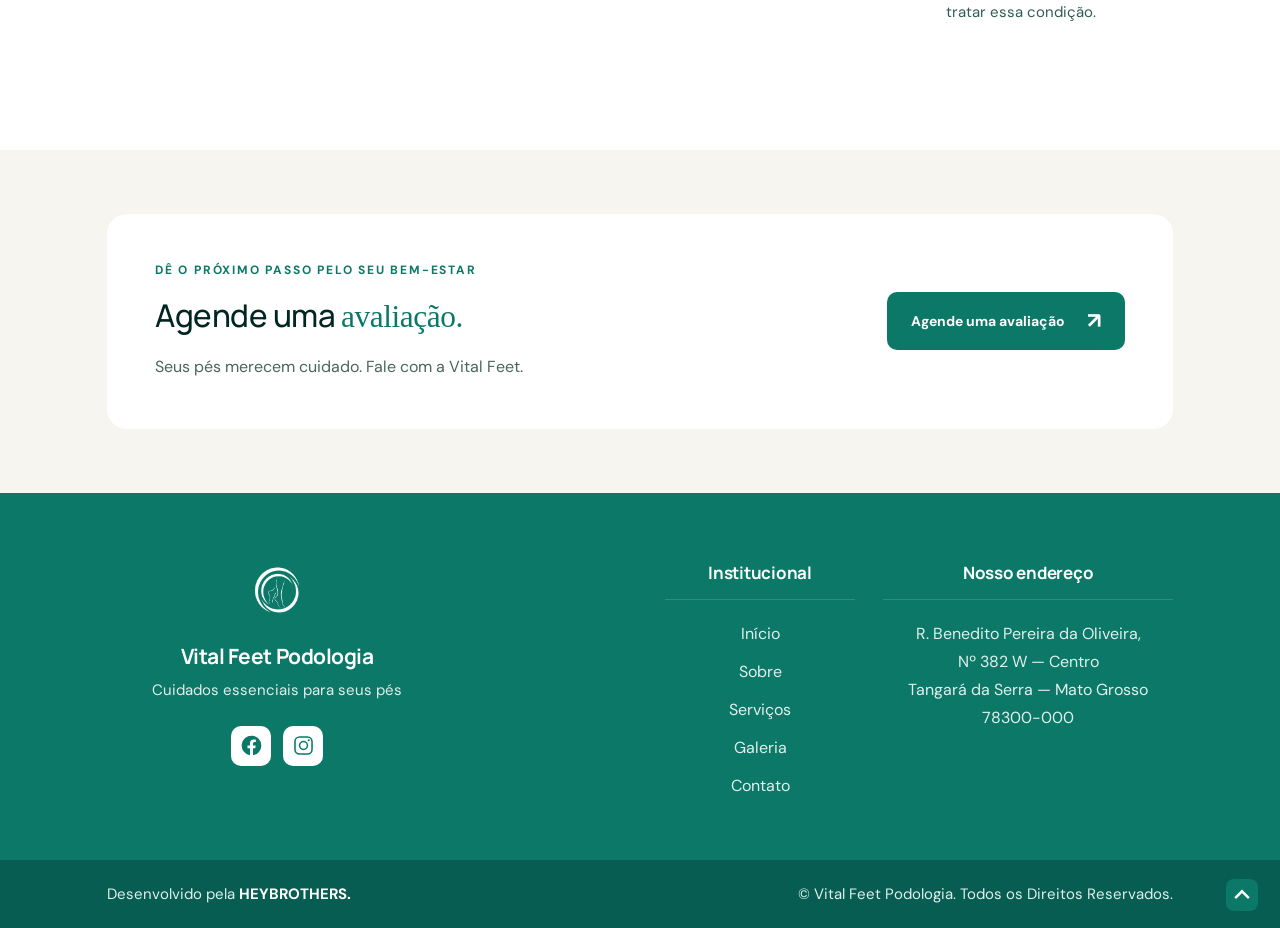
==== commit 597056ea: "fix: ajusta menu, agendamento e espaçamento das páginas" ====
--- a/index.html
+++ b/index.html
@@ -19,7 +19,7 @@
       </a>
       <button class="menu-toggle" aria-label="Abrir menu" aria-expanded="false"><span></span><span></span></button>
       <nav class="main-nav" aria-label="Navegação principal">
-        <a class="active" href="#inicio">Início</a>
+        <a class="active" aria-current="page" href="#inicio">Início</a>
         <a href="sobre.html">Sobre</a>
         <a href="servicos.html">Serviços</a>
         <a href="galeria.html">Galeria</a>
@@ -147,7 +147,7 @@
             <h2 id="footer-booking-title">Agende uma <em>avaliação.</em></h2>
             <p>Seus pés merecem cuidado. Fale com a Vital Feet.</p>
           </div>
-          <a class="footer-booking-button" href="https://api.whatsapp.com/send/?phone=5565998071796&amp;text&amp;type=phone_number&amp;app_absent=0" target="_blank" rel="noopener noreferrer">Agendar pelo WhatsApp <span aria-hidden="true">↗</span></a>
+          <a class="footer-booking-button" href="https://vitalfeetpodologia40.booksy.com/a/" target="_blank" rel="noopener noreferrer">Agende uma avaliação <span aria-hidden="true">↗</span></a>
         </div>
       </section>
       <div class="footer-main">
--- a/styles.css
+++ b/styles.css
@@ -447,3 +447,25 @@
 .contact-map-frame{display:block;width:100%;height:440px;border:0}
 @media(max-width:1184px){.contact-map-heading{margin:0 5vw}}
 @media(max-width:767px){.contact-map{margin:32px -16px 0}.contact-map-heading{margin:0;padding:28px 20px;flex-direction:column;text-align:center;gap:20px}.contact-map-heading h2{font-size:29px}.contact-map-frame{height:350px}.contact-map + .contact-form-section{margin-top:32px}}
+
+/* Menu de navegação em tela cheia, acima inclusive do cabeçalho fixo. */
+html.navigation-open{overflow:hidden}
+.fullscreen-menu{position:fixed;inset:0;width:100%;max-width:none;height:100%;height:100dvh;max-height:none;margin:0;padding:80px 24px;border:0;background:var(--cream);color:var(--ink);opacity:0;transform:translateY(-12px);transition:opacity .24s ease,transform .24s ease;overflow:auto}
+.fullscreen-menu[open]{display:flex;align-items:center;justify-content:center}
+.fullscreen-menu.is-visible{opacity:1;transform:translateY(0)}
+.fullscreen-menu::backdrop{background:transparent}
+.fullscreen-menu-links{display:flex;flex-direction:column;align-items:center;gap:clamp(16px,3vh,30px);text-align:center;margin:auto}
+.fullscreen-menu-links a{font-family:"Manrope",sans-serif;font-size:clamp(30px,6vw,56px);font-weight:600;line-height:1.25;letter-spacing:-1px;color:var(--ink);text-decoration:none;transition:color .2s ease,transform .2s ease}
+.fullscreen-menu-links a:hover,.fullscreen-menu-links a.active,.fullscreen-menu-links a[aria-current="page"]{color:var(--bright)}
+.fullscreen-menu-links a:hover{transform:translateY(-2px)}
+.fullscreen-menu-close{position:absolute;top:max(20px,env(safe-area-inset-top));right:max(24px,env(safe-area-inset-right));width:48px;height:48px;border:0;border-radius:0;background:transparent;color:var(--green);font:36px/1 "DM Sans",sans-serif;cursor:pointer}
+.fullscreen-menu a:focus-visible,.fullscreen-menu-close:focus-visible{outline:2px solid var(--green);outline-offset:6px}
+@media(prefers-reduced-motion:reduce){.fullscreen-menu,.fullscreen-menu-links a{transition:none;transform:none}}
+/* Distância consistente entre o cabeçalho e o primeiro conteúdo. */
+:root{--page-header-gap:56px}
+.about-profile,.services-catalog,.gallery-content,.contact-page{padding-top:var(--page-header-gap)}
+
+@media(max-width:767px){
+  :root{--page-header-gap:40px}
+  .home-page .hero{padding-top:var(--page-header-gap)}
+}
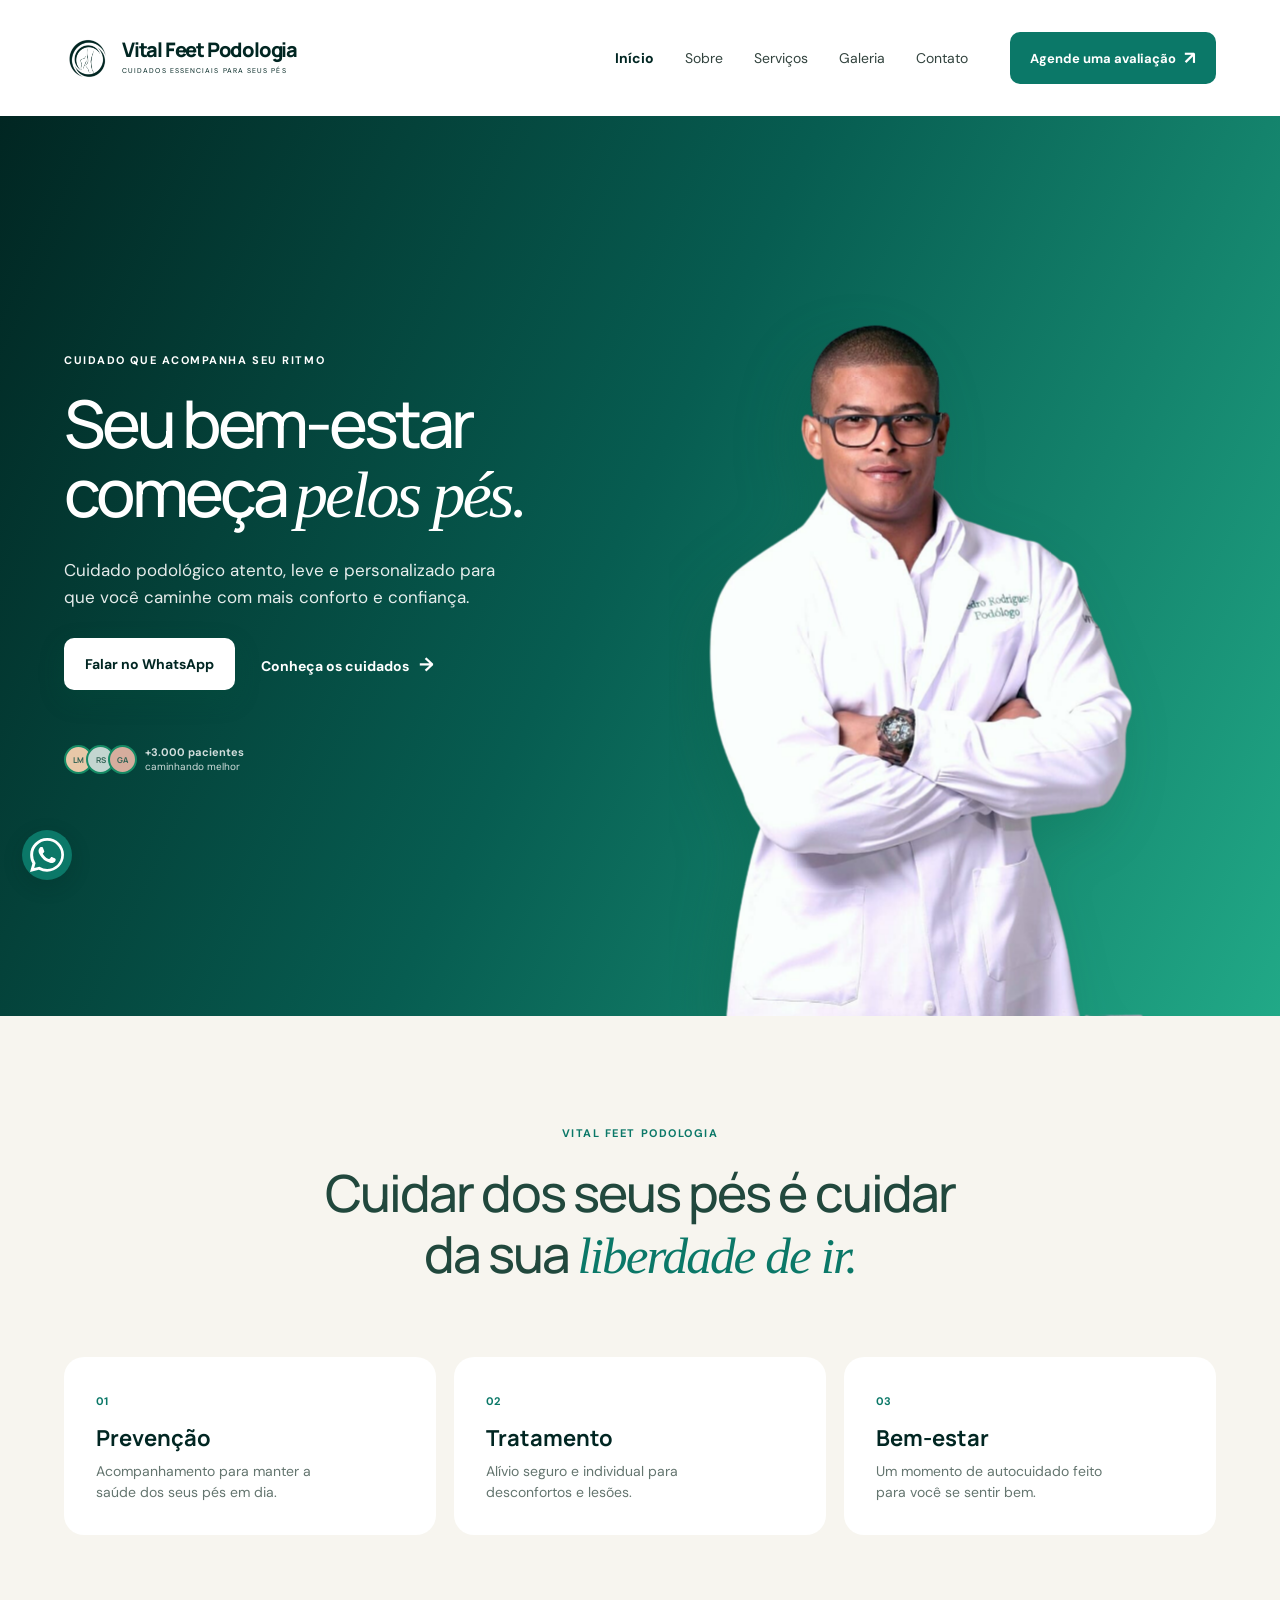
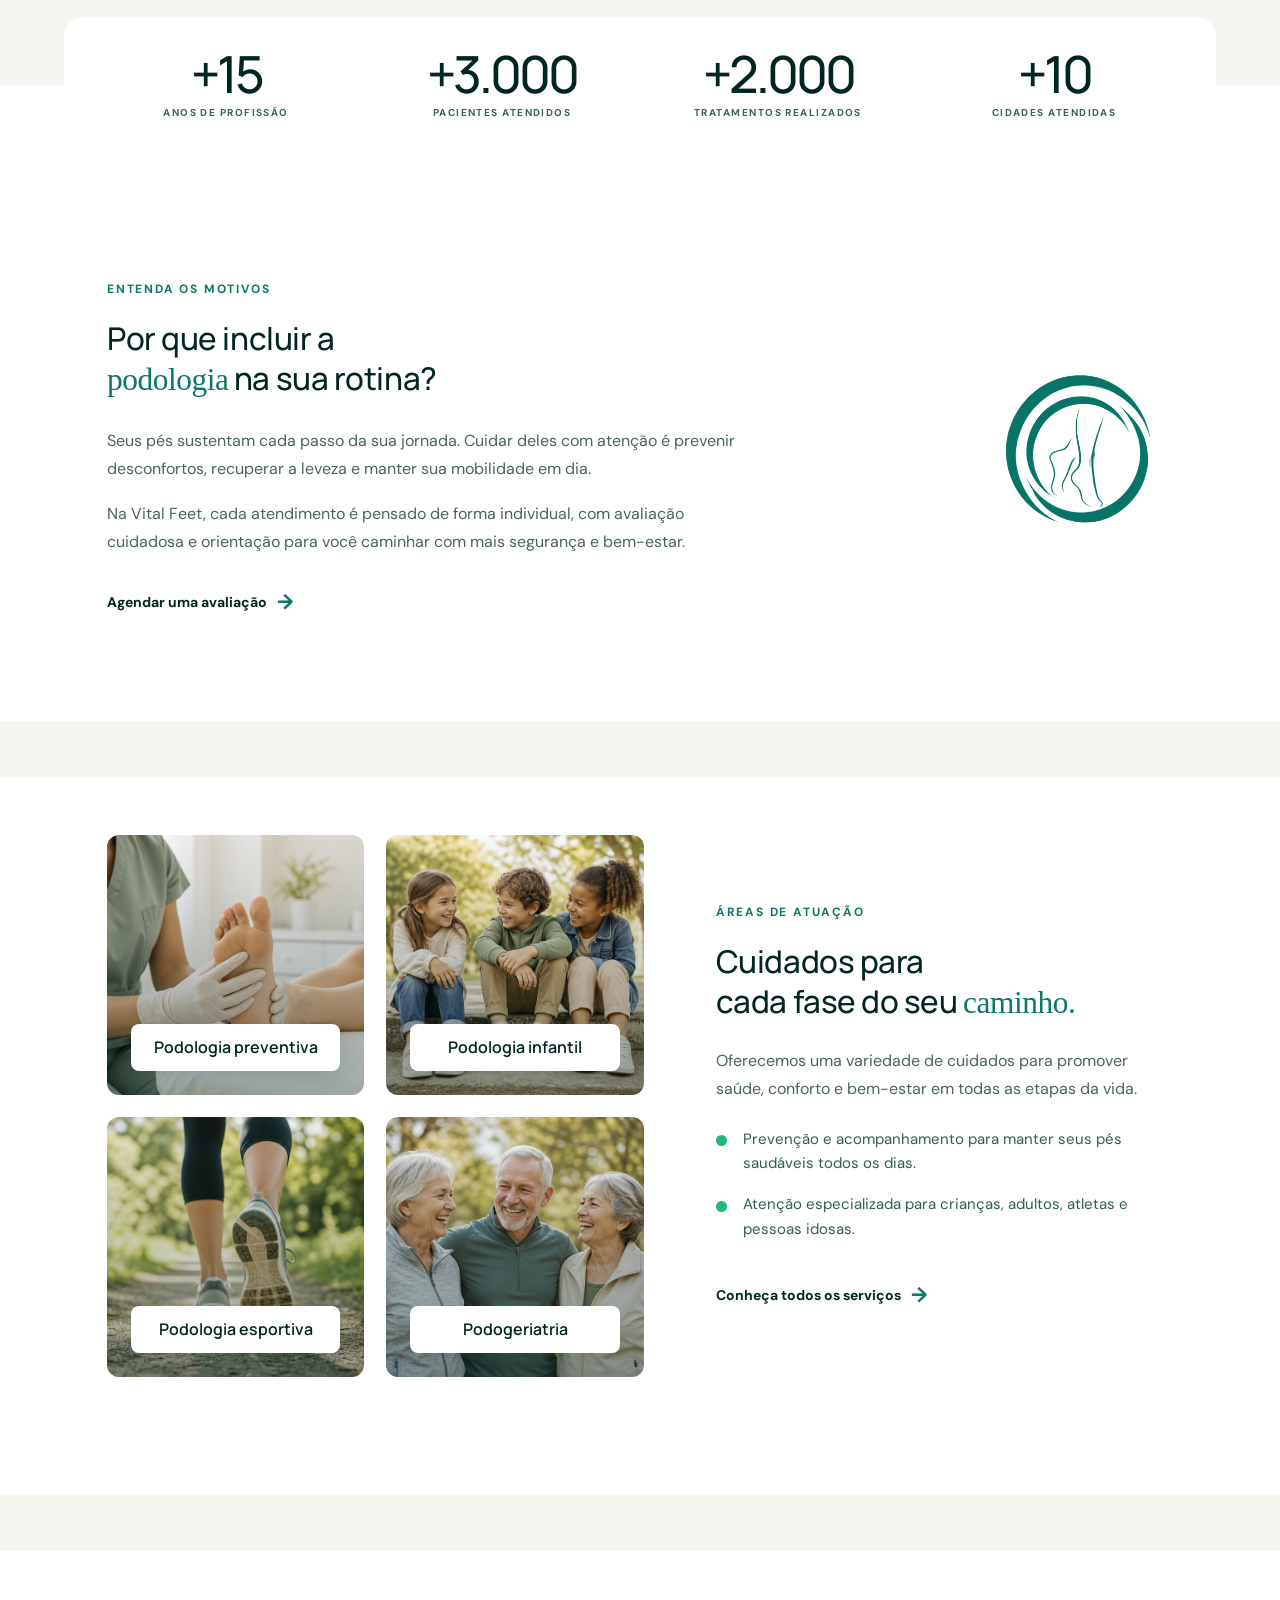
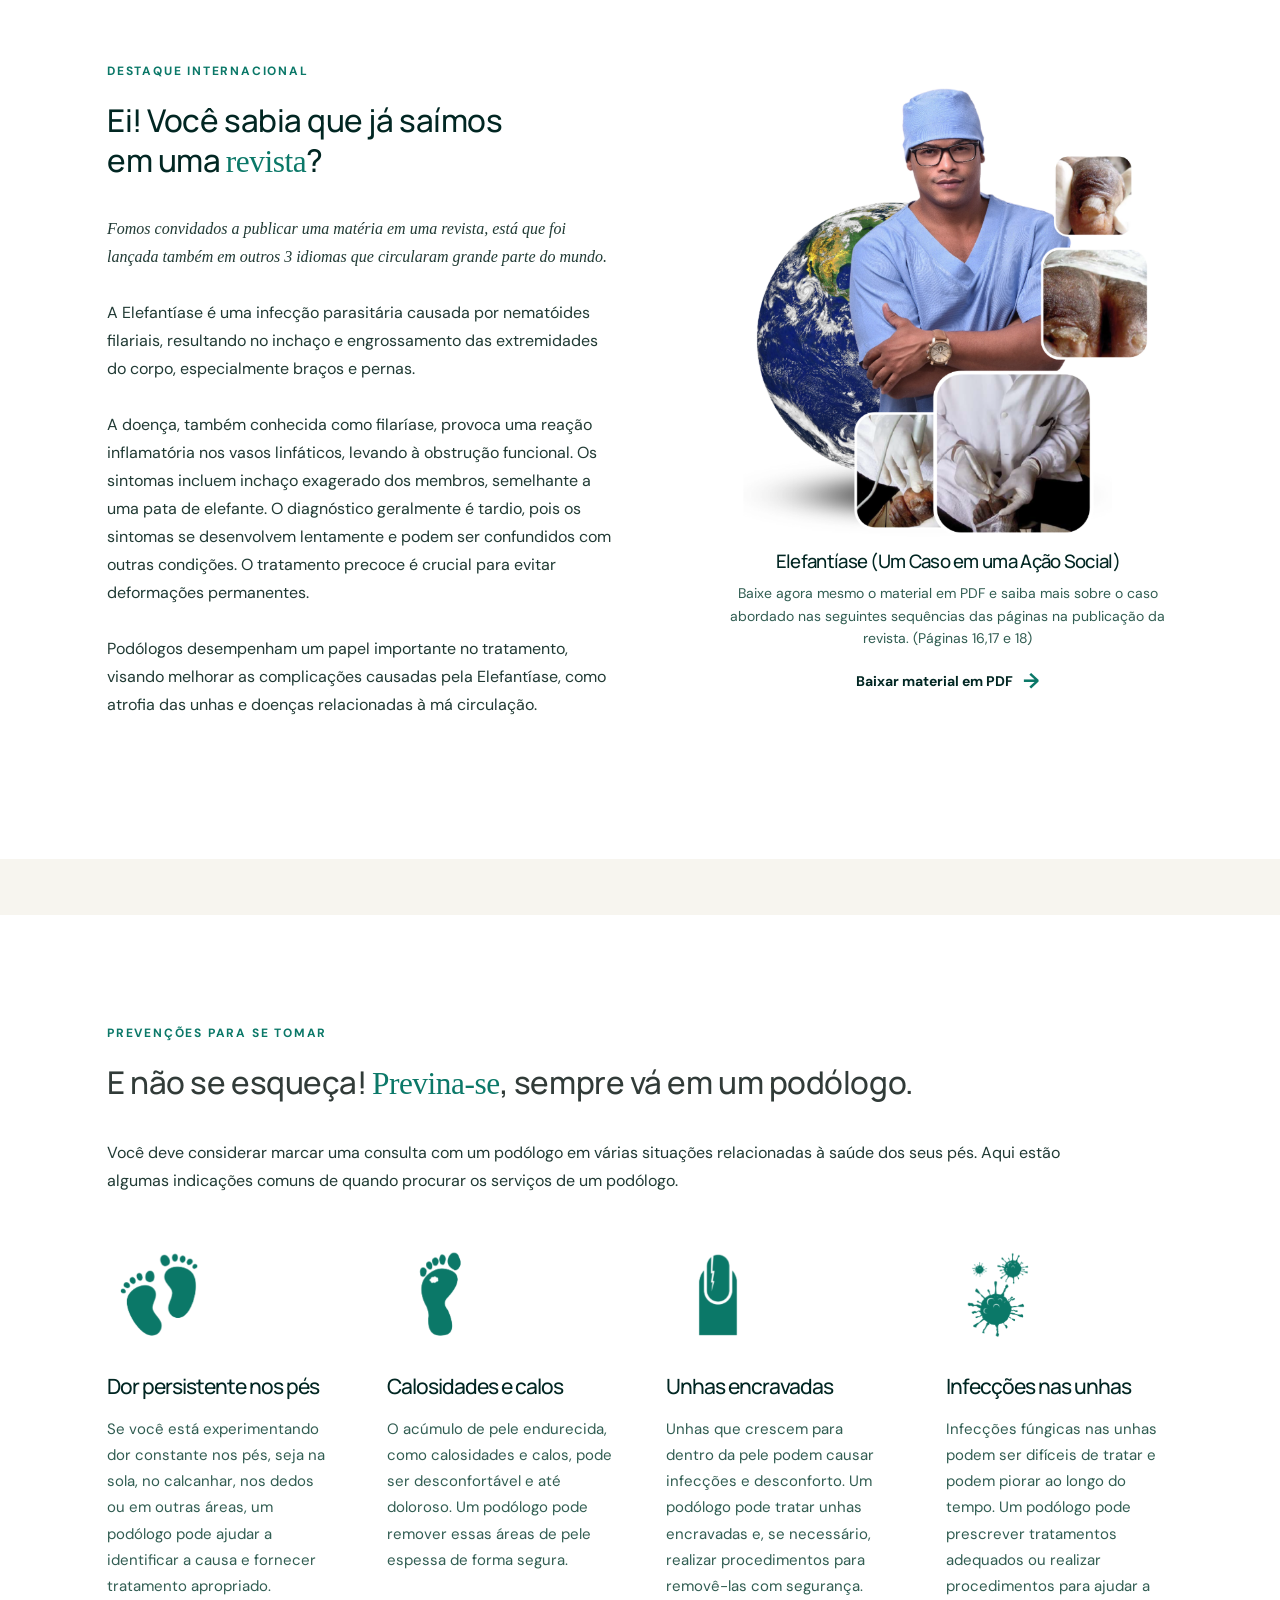
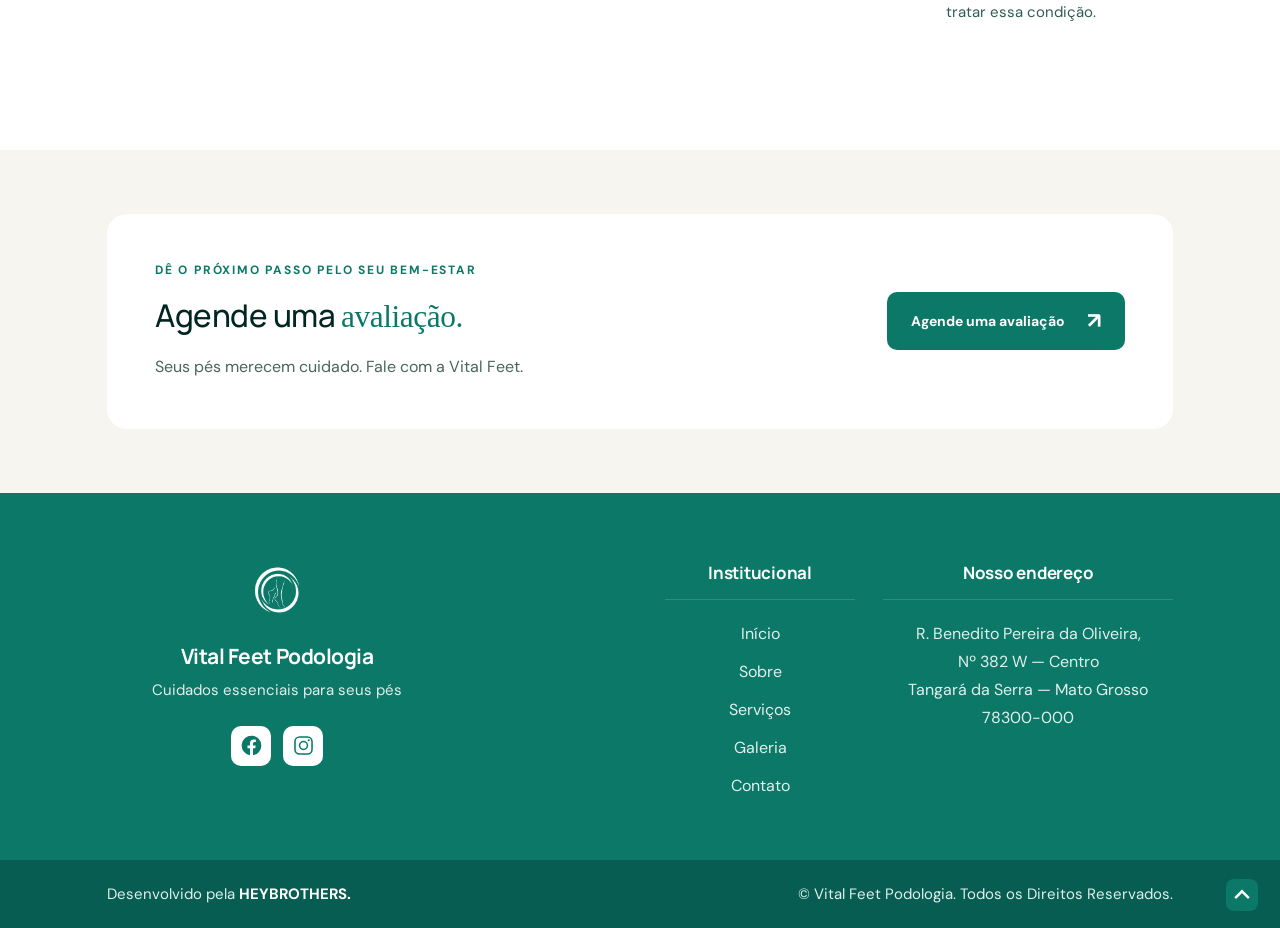
==== commit 51c46a41: "fix: atualiza destaque para mais de 3 mil pacientes" ====
--- a/index.html
+++ b/index.html
@@ -39,7 +39,7 @@
               <a class="button button-light" href="https://wa.me/5565998071796" target="_blank" rel="noreferrer">Falar no WhatsApp</a>
               <a class="text-link" href="servicos.html">Conheça os cuidados <span>→</span></a>
             </div>
-            <div class="trust-row"><div class="avatars"><b>LM</b><b>RS</b><b>GA</b></div><p><strong>+1.200 pacientes</strong><br />caminhando melhor</p></div>
+            <div class="trust-row"><div class="avatars"><b>LM</b><b>RS</b><b>GA</b></div><p><strong>+3.000 pacientes</strong><br />caminhando melhor</p></div>
           </div>
           <div class="hero-visual">
             <img src="assets/pedro-rodrigues-vital-feet-podologia.png" alt="Pedro Rodrigues, profissional de podologia da Vital Feet" />
